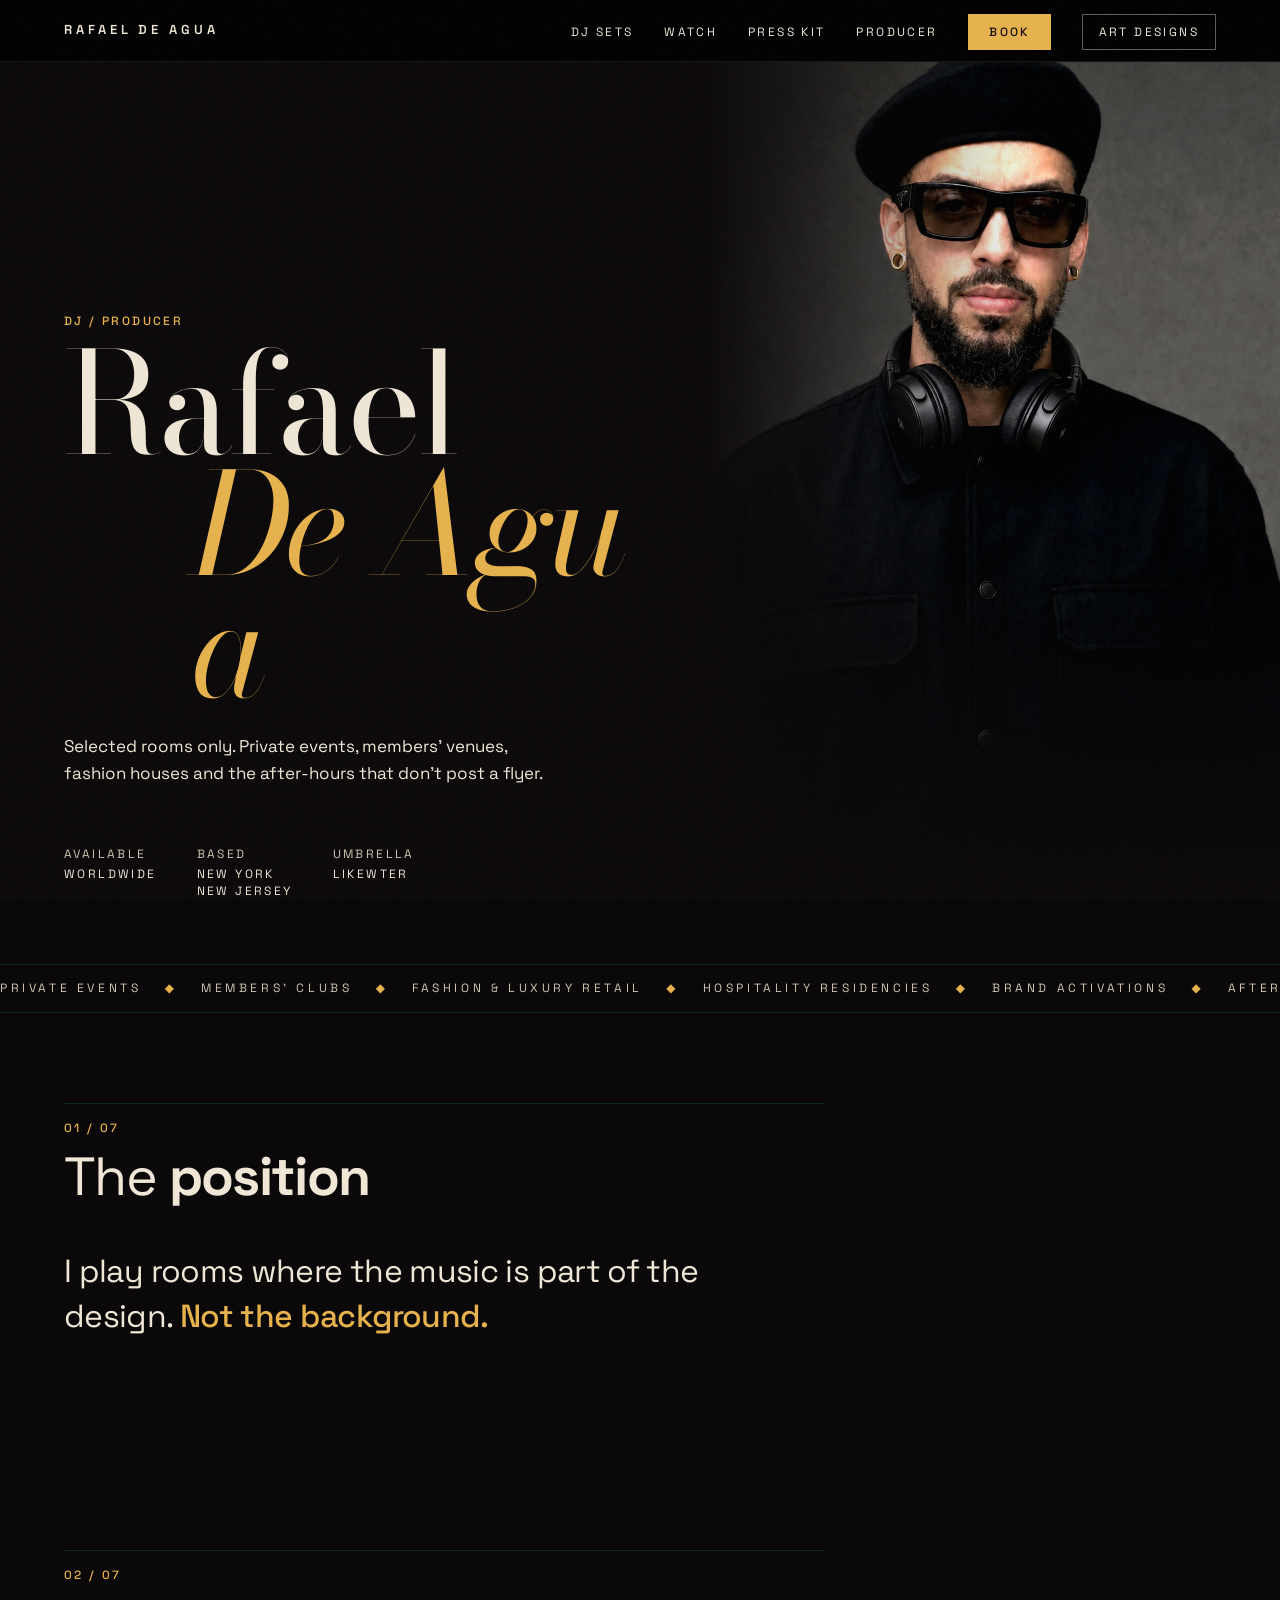
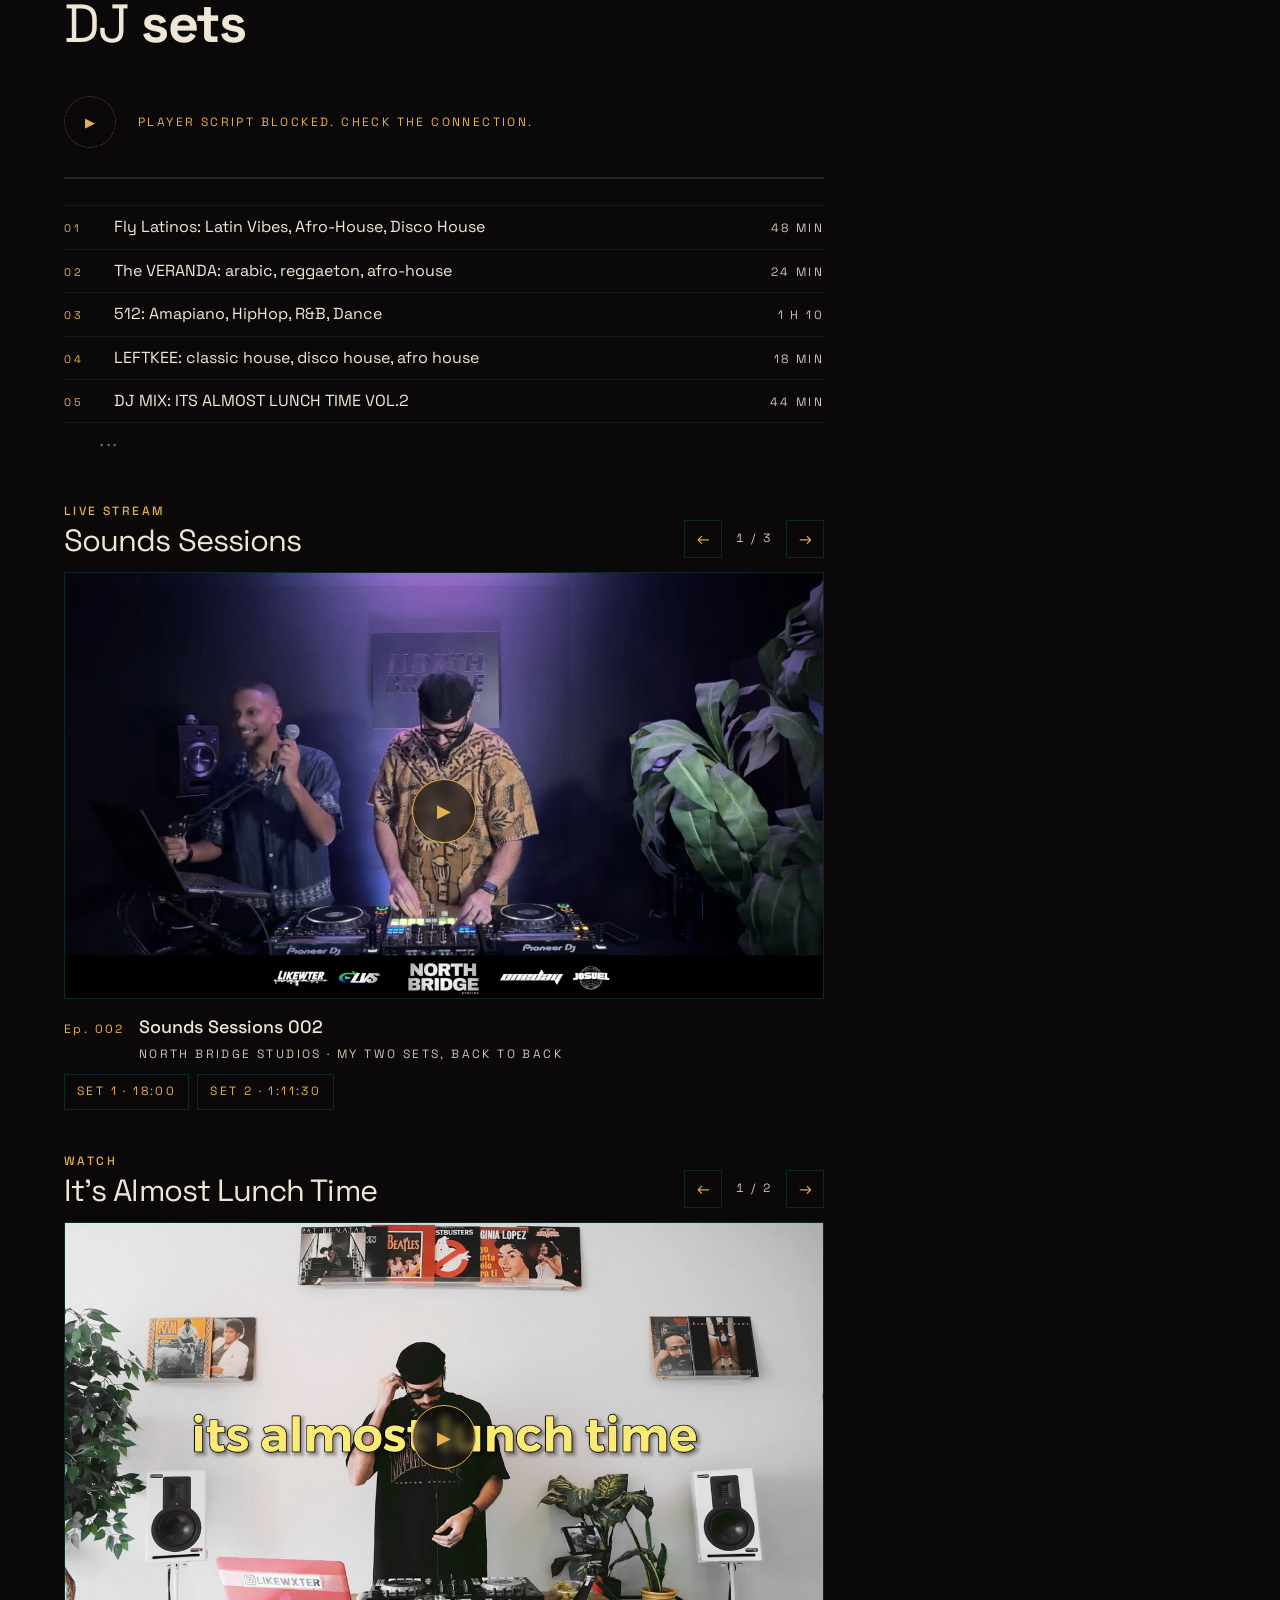
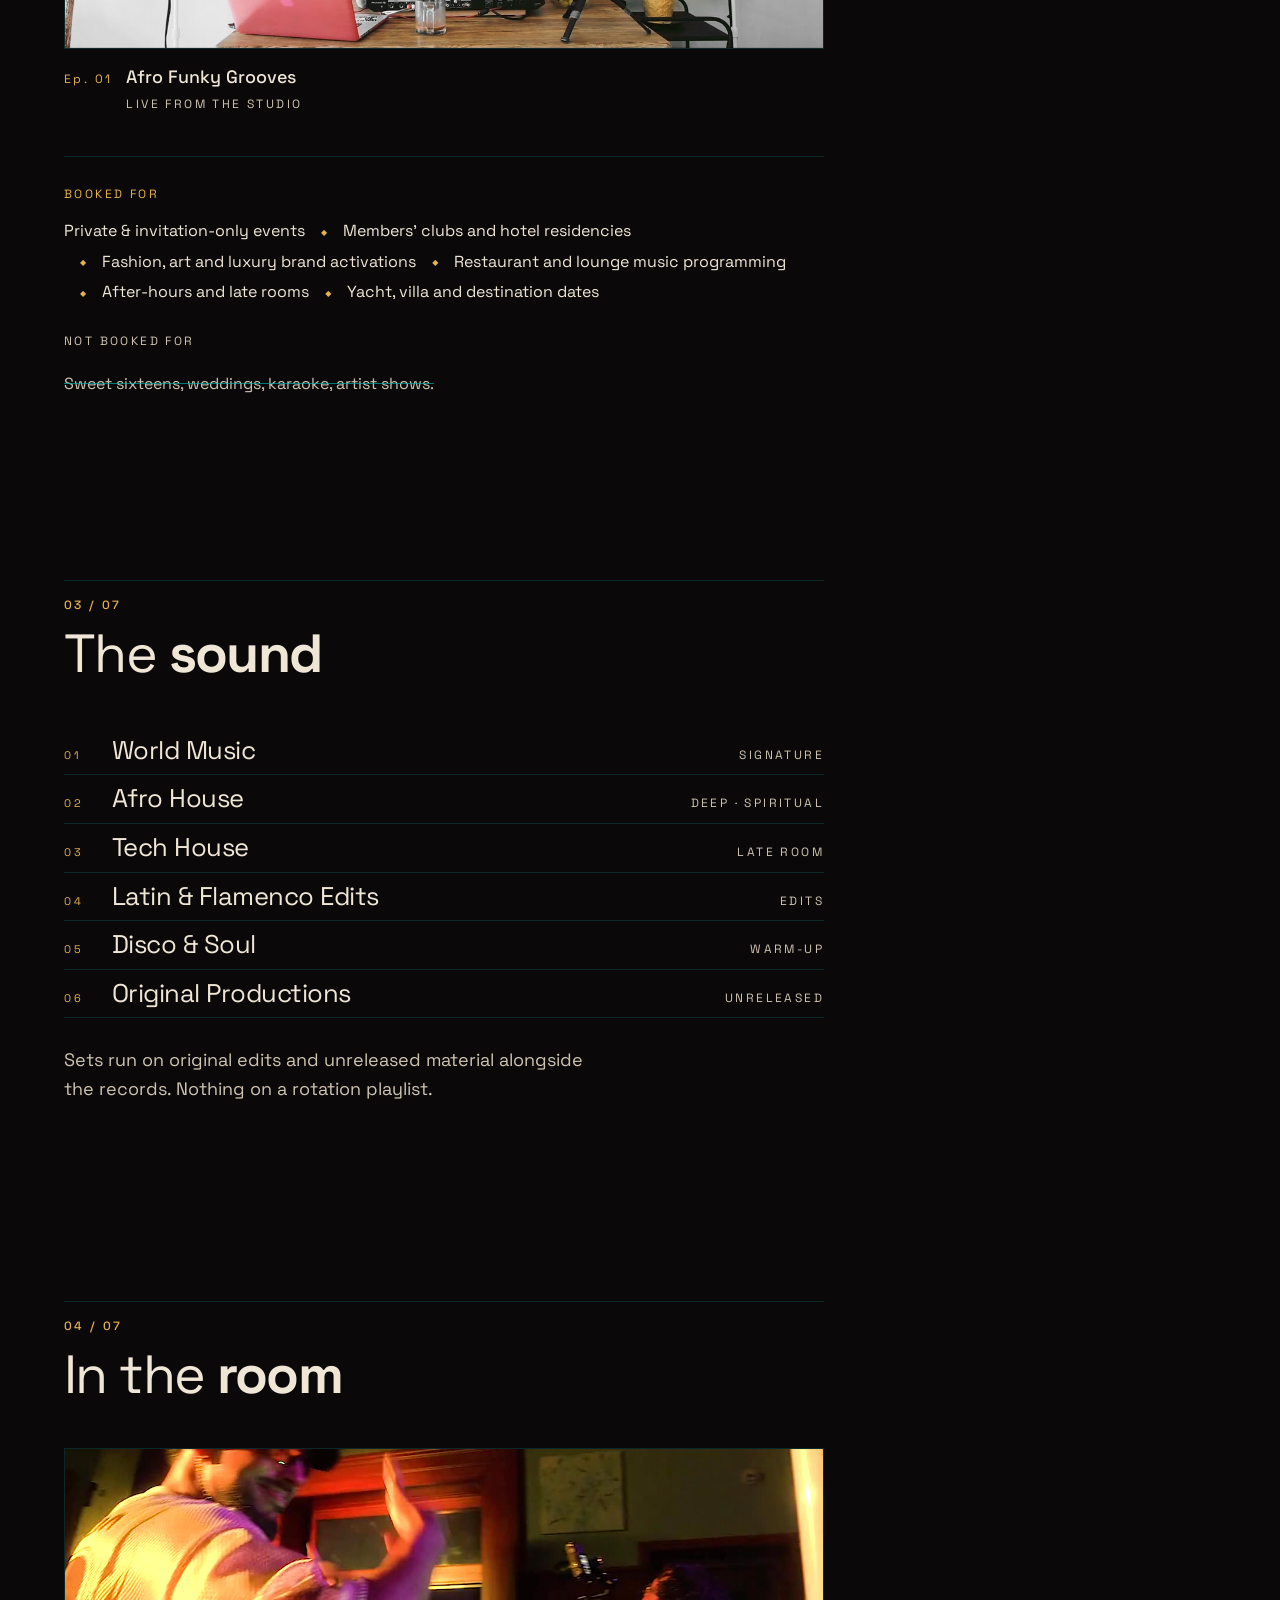
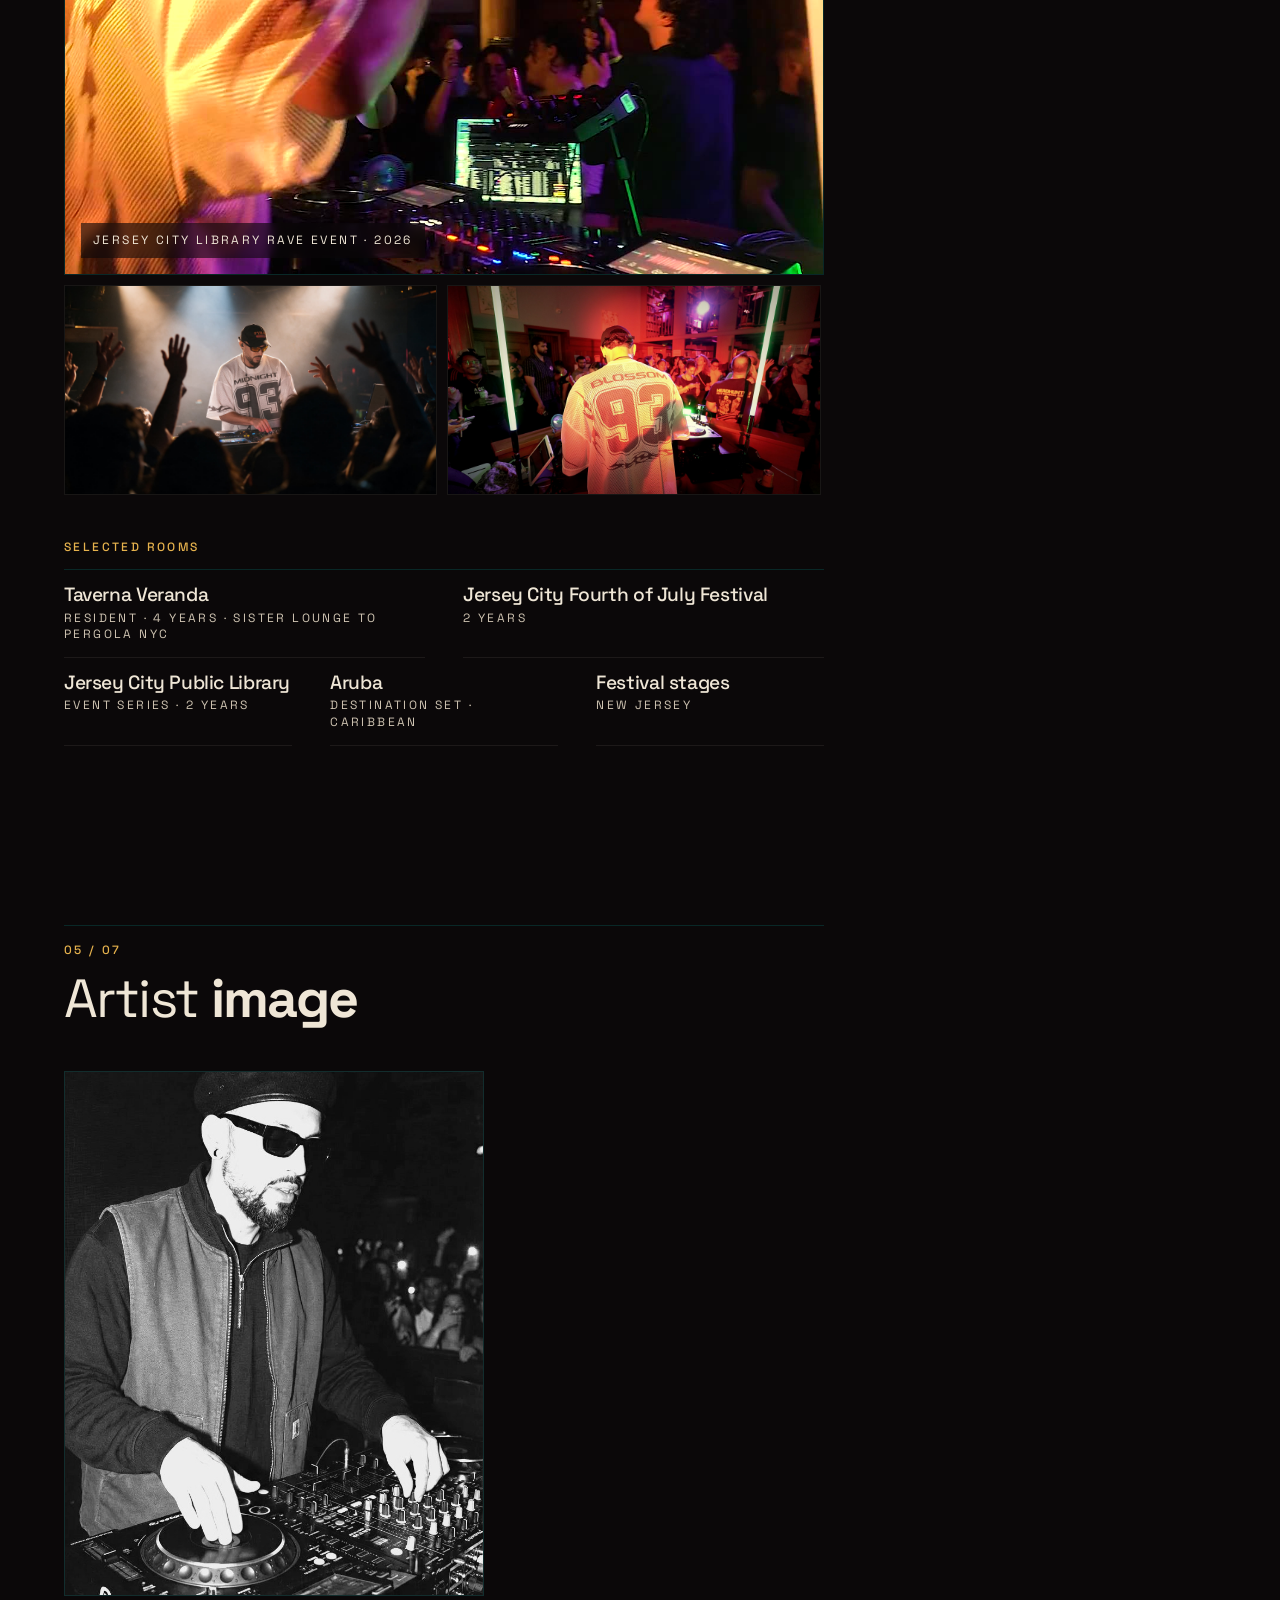
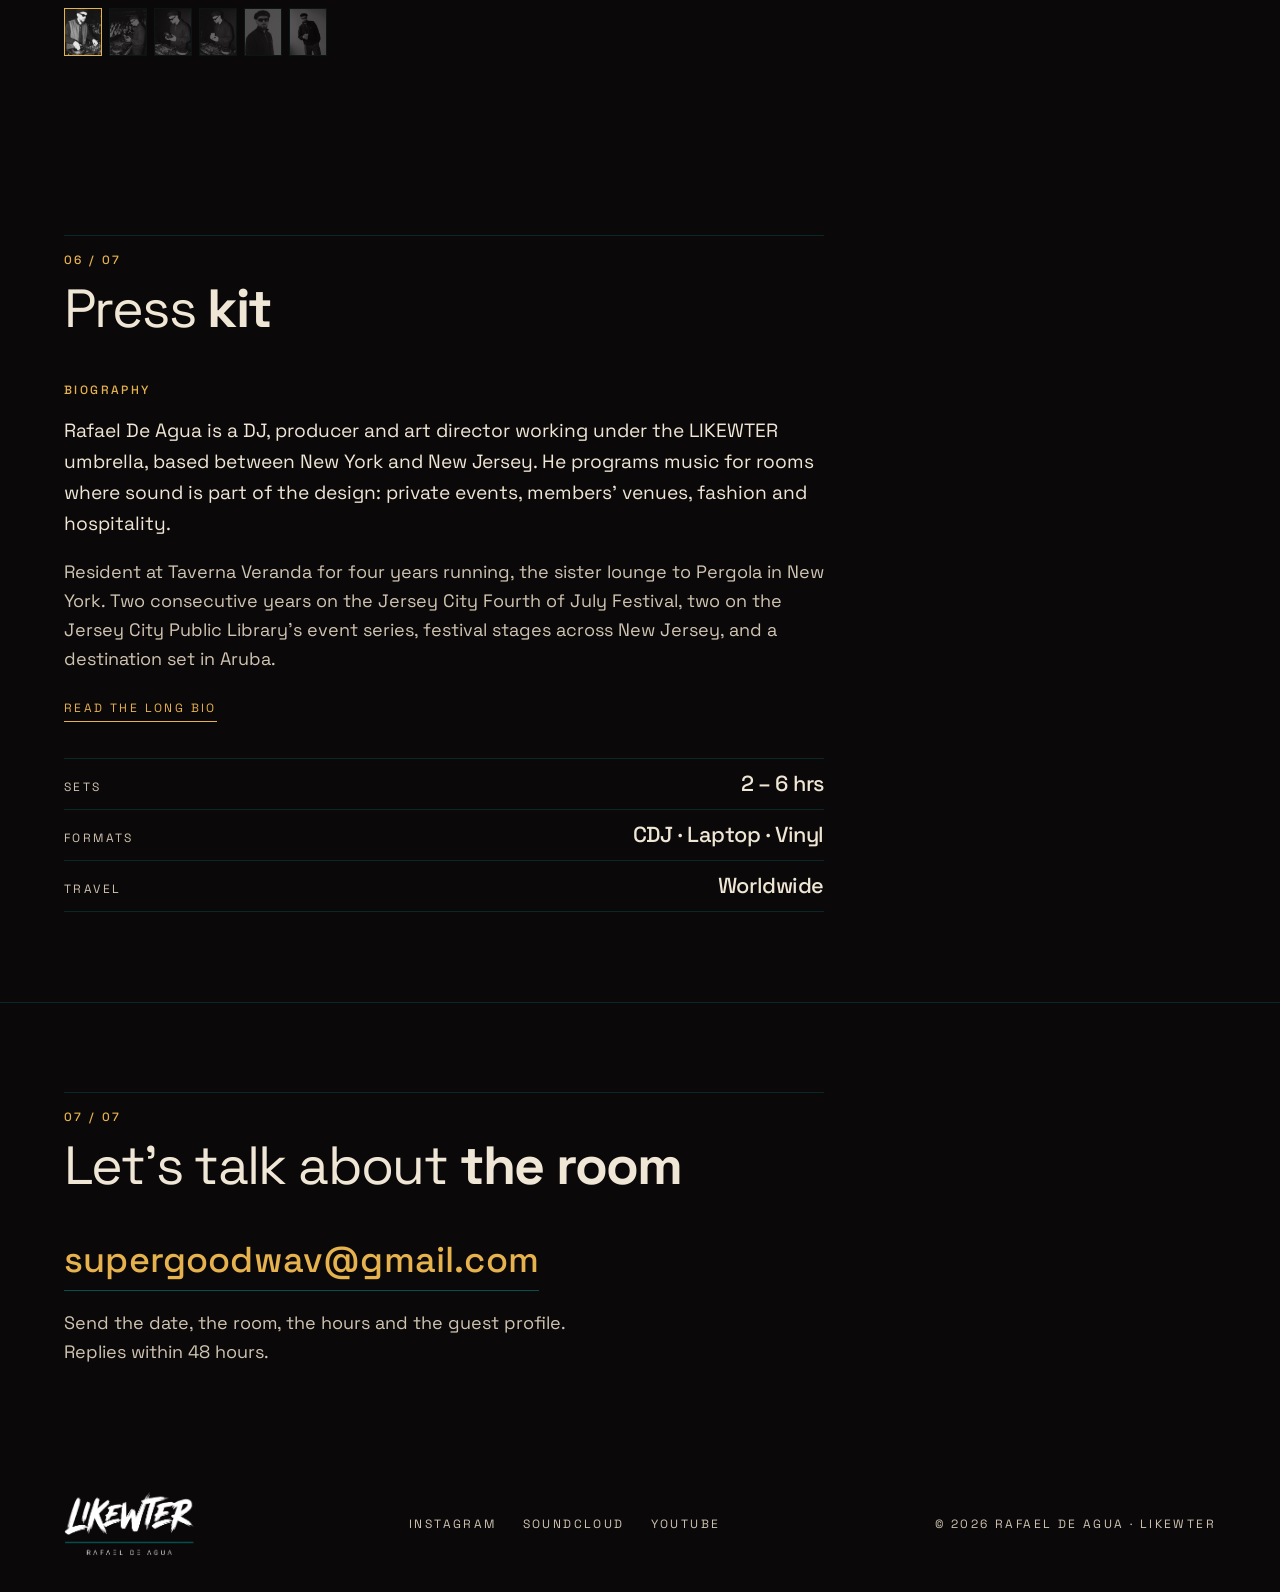
==== index.html @ 1492d401 "Type: drop Instrument Serif, set every title in Space Grotesk Section titles, genre list, venues, fa" ====
<!doctype html>
<html lang="en">
<head>
<meta charset="utf-8">
<meta name="viewport" content="width=device-width,initial-scale=1">
<title>Rafael De Agua — DJ · Producer · Electronic Press Kit</title>
<meta name="description" content="Rafael De Agua. DJ and producer for private events, members' venues, fashion and hospitality. Music programming and original production.">
<!-- absolute URLs: a relative og:image shows no preview when the link is pasted into mail or chat -->
<meta property="og:type" content="website">
<meta property="og:site_name" content="Rafael De Agua">
<meta property="og:url" content="https://rafaeldeagua.com/">
<meta property="og:title" content="Rafael De Agua — DJ · Producer">
<meta property="og:description" content="Selected rooms only. Private events, members' venues, fashion houses and the after-hours that don't post a flyer.">
<meta property="og:image" content="https://rafaeldeagua.com/assets/og-card.jpg">
<meta property="og:image:width" content="1200">
<meta property="og:image:height" content="630">
<meta name="twitter:card" content="summary_large_image">
<meta name="twitter:title" content="Rafael De Agua — DJ · Producer">
<meta name="twitter:description" content="Selected rooms only. Private events, members' venues, fashion houses and the after-hours that don't post a flyer.">
<meta name="twitter:image" content="https://rafaeldeagua.com/assets/og-card.jpg">
<link rel="preconnect" href="https://fonts.googleapis.com">
<link rel="preconnect" href="https://fonts.gstatic.com" crossorigin>
<link href="https://fonts.googleapis.com/css2?family=Bodoni+Moda:ital,opsz,wght@0,6..96,400;1,6..96,400&family=Space+Grotesk:wght@400;500;700&display=swap" rel="stylesheet">
<link rel="icon" href="data:image/svg+xml,%3Csvg xmlns=%27http://www.w3.org/2000/svg%27 viewBox=%270 0 64 64%27%3E%3Crect width=%2764%27 height=%2764%27 fill=%27%230b0809%27/%3E%3Ctext x=%2732%27 y=%2748%27 text-anchor=%27middle%27 font-family=%27Helvetica,Arial,sans-serif%27 font-weight=%27700%27 font-size=%2748%27 fill=%27%23e6b24d%27%3ER%3C/text%3E%3C/svg%3E">
<link rel="stylesheet" href="style.css">
</head>
<body>

<nav class="nav">
  <a class="mark" href="#top" aria-label="Rafael De Agua"><span class="mk-full">Rafael De Agua</span><span class="mk-short">RDA</span></a>
  <ul>
    <li class="keep"><a href="#mixes">DJ Sets</a></li>
    <li class="keep"><a href="#watch">Watch</a></li>
    <li><a href="#press">Press Kit</a></li>
    <li><a href="producer.html">Producer</a></li>
    <li class="keep"><a class="book" href="#contact">Book</a></li>
    <li class="keep"><a class="art" href="https://www.wavsd.com" target="_blank" rel="noopener">Art Designs</a></li>
  </ul>
</nav>

<header class="hero" id="top">
  <div class="hero-copy">
    <div class="eyebrow rv">DJ / Producer</div>
    <h1 class="hero-title display rv d1">Rafael<span class="l2"><em>De Agua</em></span></h1>
    <p class="hero-sub rv d2">Selected rooms only. Private events, members' venues, fashion houses and the after-hours that don't post a flyer.</p>
  </div>
  <div class="hero-photo"><img src="assets/portrait-headphones.jpg" alt="Rafael De Agua, portrait in black with headphones"></div>
  <div class="hero-meta rv d3">
    <div>Available <strong>Worldwide</strong></div>
    <div>Based <strong>New York<br>New Jersey</strong></div>
    <div>Umbrella <strong>LIKEWTER</strong></div>
  </div>
</header>

<div class="marquee" aria-hidden="true"><span>Private Events <i>◆</i> Members' Clubs <i>◆</i> Fashion &amp; Luxury Retail <i>◆</i> Hospitality Residencies <i>◆</i> Brand Activations <i>◆</i> After-Hours <i>◆</i> Private Events <i>◆</i> Members' Clubs <i>◆</i> Fashion &amp; Luxury Retail <i>◆</i> Hospitality Residencies <i>◆</i> Brand Activations <i>◆</i> After-Hours <i>◆</i></span></div>

<section class="sec" id="position">
  <div class="sec-head">
    <div class="num">01 / 07</div>
    <h2 class="rv">The <em>position</em></h2>
  </div>
  <div class="position">
    <div>
      <p class="quote rv">I play rooms where the music is part of the design. <b>Not the background.</b></p>
    </div>
  </div>
</section>

<section class="sec" id="sets">
  <div class="sec-head">
    <div class="num">02 / 07</div>
    <h2 class="rv">DJ <em>sets</em></h2>
  </div>
  <div class="mixes rv" id="mixes">
    <div class="mixplayer" id="mixplayer">
      <div class="mx-now">
        <button type="button" class="mx-big" aria-label="Play or pause"><i>▶</i></button>
        <div class="mx-info"><div class="mx-title"></div><div class="mx-sub">Straight from the booth</div></div>
        <div class="mx-time"></div>
      </div>
      <div class="seek mx-seek"><b></b></div>
      <ol class="mixlist" data-count="5" data-show="3">
        <li class="mx" data-i="0"><span class="mx-n">01</span><span class="mx-t">Fly Latinos: Latin Vibes, Afro-House, Disco House</span><span class="mx-d">48 min</span></li>
        <li class="mx" data-i="1"><span class="mx-n">02</span><span class="mx-t">The VERANDA: arabic, reggaeton, afro-house</span><span class="mx-d">24 min</span></li>
        <li class="mx" data-i="2"><span class="mx-n">03</span><span class="mx-t">512: Amapiano, HipHop, R&amp;B, Dance</span><span class="mx-d">1 h 10</span></li>
        <li class="mx" data-i="3"><span class="mx-n">04</span><span class="mx-t">LEFTKEE: classic house, disco house, afro house</span><span class="mx-d">18 min</span></li>
        <li class="mx" data-i="4"><span class="mx-n">05</span><span class="mx-t">DJ MIX: ITS ALMOST LUNCH TIME VOL.2</span><span class="mx-d">44 min</span></li>
      </ol>
      <button type="button" class="mx-more" hidden aria-label="Show more mixes">···</button>
      <iframe class="sc-hidden" title="SoundCloud stream" tabindex="-1" aria-hidden="true" allow="autoplay" src="https://w.soundcloud.com/player/?url=https%3A%2F%2Fapi.soundcloud.com%2Fplaylists%2F1967703216&auto_play=false&hide_related=true&show_comments=false&show_user=false&show_reposts=false&show_teaser=false&visual=false"></iframe>
    </div>
    <div class="watch" id="watch">
      <div class="watch-block">
        <div class="watch-head"><div><div class="eyebrow">Live Stream</div><h3 class="watch-title">Sounds Sessions</h3></div><div class="watch-nav"><button type="button" class="w-prev" aria-label="Previous">←</button><span class="w-count">1 / 3</span><button type="button" class="w-next" aria-label="Next">→</button></div></div>
        <div class="watch-grid" tabindex="0" aria-label="Sounds Sessions live streams, swipe for more">
          <figure class="yt yt-sets" data-id="lfNVgGdw2ko" data-sets="1080-,4290-">
            <img src="assets/yt-lfNVgGdw2ko.jpg" alt="Sounds Sessions 002, live from North Bridge Studios">
            <button type="button" class="yt-play" aria-label="Play"><i>▶</i></button>
            <figcaption><span class="yt-n">Ep. 002</span><span class="yt-t">Sounds Sessions 002</span><span class="yt-s">North Bridge Studios · my two sets, back to back</span>
              <span class="yt-cues"><button type="button" class="yt-cue" data-set="0">Set 1 · 18:00</button><button type="button" class="yt-cue" data-set="1">Set 2 · 1:11:30</button></span></figcaption>
          </figure>
          <figure class="yt yt-sets" data-id="YwHc6pTX254" data-sets="1544-,4390-">
            <img src="assets/yt-YwHc6pTX254.jpg" alt="Sounds Sessions 001, live from North Bridge Studios">
            <button type="button" class="yt-play" aria-label="Play"><i>▶</i></button>
            <figcaption><span class="yt-n">Ep. 001</span><span class="yt-t">Sounds Sessions 001</span><span class="yt-s">North Bridge Studios · my two sets, back to back</span>
              <span class="yt-cues"><button type="button" class="yt-cue" data-set="0">Set 1 · 25:44</button><button type="button" class="yt-cue" data-set="1">Set 2 · 1:13:10</button></span></figcaption>
          </figure>
          <figure class="yt yt-sets" data-id="DmmiZTsABMI" data-sets="1200-,5024-">
            <img src="assets/yt-DmmiZTsABMI.jpg" alt="Sound Sessions 004, live at North Bridge Studios">
            <button type="button" class="yt-play" aria-label="Play"><i>▶</i></button>
            <figcaption><span class="yt-n">Ep. 004</span><span class="yt-t">Sound Sessions 004</span><span class="yt-s">North Bridge Studios · my two sets, back to back</span>
              <span class="yt-cues"><button type="button" class="yt-cue" data-set="0">Set 1 · 20:00</button><button type="button" class="yt-cue" data-set="1">Set 2 · 1:23:44</button></span></figcaption>
          </figure>
        </div>
      </div>
      <div class="watch-block">
        <div class="watch-head"><div><div class="eyebrow">Watch</div><h3 class="watch-title">It's Almost Lunch Time</h3></div><div class="watch-nav"><button type="button" class="w-prev" aria-label="Previous">←</button><span class="w-count">1 / 2</span><button type="button" class="w-next" aria-label="Next">→</button></div></div>
        <div class="watch-grid" tabindex="0" aria-label="It's Almost Lunch Time episodes, swipe for more">
          <figure class="yt" data-id="8Ji6oE8kms4">
            <img src="assets/yt-8Ji6oE8kms4.jpg" alt="ITS ALMOST LUNCH TIME ep.1">
            <button type="button" class="yt-play" aria-label="Play"><i>▶</i></button>
            <figcaption><span class="yt-n">Ep. 01</span><span class="yt-t">Afro Funky Grooves</span><span class="yt-s">Live from the studio</span></figcaption>
          </figure>
          <figure class="yt" data-id="KTjxR8awplc">
            <img src="assets/yt-KTjxR8awplc.jpg" alt="ITS ALMOST LUNCH TIME ep.2">
            <button type="button" class="yt-play" aria-label="Play"><i>▶</i></button>
            <figcaption><span class="yt-n">Ep. 02</span><span class="yt-t">Afro Beats, Tech House Grooves</span><span class="yt-s">Live from the studio</span></figcaption>
          </figure>
        </div>
      </div>
    </div>
  </div>

    <div class="yesno rv d2">
      <div class="yes">
        <h4>Booked for</h4>
        <ul>
          <li>Private &amp; invitation-only events</li>
          <li>Members' clubs and hotel residencies</li>
          <li>Fashion, art and luxury brand activations</li>
          <li>Restaurant and lounge music programming</li>
          <li>After-hours and late rooms</li>
          <li>Yacht, villa and destination dates</li>
        </ul>
      </div>
      <div class="no">
        <h4>Not booked for</h4>
        <p class="no-line">Sweet sixteens, weddings, karaoke, artist shows.</p>
      </div>
    </div>
</section>

<section class="sec" id="sound">
  <div class="sec-head">
    <div class="num">03 / 07</div>
    <h2 class="rv">The <em>sound</em></h2>
  </div>
  <div class="sound">
    <div>
      <ol class="genres rv">
        <li>World Music <small>Signature</small></li>
        <li>Afro House <small>Deep · spiritual</small></li>
        <li>Tech House <small>Late room</small></li>
        <li>Latin &amp; Flamenco Edits <small>Edits</small></li>
        <li>Disco &amp; Soul <small>Warm-up</small></li>
        <li>Original Productions <small>Unreleased</small></li>
      </ol>
      <p class="muted rv d1" style="margin-top:28px;max-width:44ch">Sets run on original edits and unreleased material alongside the records. Nothing on a rotation playlist.</p>
    </div>
  </div>

</section>

<section class="sec" id="live">
  <div class="sec-head">
    <div class="num">04 / 07</div>
    <h2 class="rv">In the <em>room</em></h2>
  </div>
  <div class="live-feature">
    <div class="live-video rv">
      <video src="assets/live-loop.mp4" autoplay muted loop playsinline poster="assets/live-loop-poster.jpg"></video>
      <div class="tag">Jersey City Library Rave Event · 2026</div>
    </div>
    <div class="slideshow rv d1">
      <div class="gallery" tabindex="0" aria-label="Photos from the room, scroll sideways">
        <figure><img src="assets/gallery-02.jpg" alt="Rafael De Agua: Hands up on the floor"></figure>
        <figure><img src="assets/real/live-9263.jpg" alt="Rafael De Agua: The 93 jersey, red room"></figure>
        <figure><img src="assets/gallery-04.jpg" alt="Rafael De Agua: At the decks"></figure>
        <figure><img src="assets/real/live-9292.jpg" alt="Rafael De Agua: Pioneer, hands on"></figure>
        <figure><img src="assets/gallery-06.jpg" alt="Rafael De Agua: The room"></figure>
        <figure><img src="assets/real/live-9264.jpg" alt="Rafael De Agua: Crowd behind the booth"></figure>
        <figure><img src="assets/real/live-9294.jpg" alt="Rafael De Agua: Cueing"></figure>
        <figure><img src="assets/real/live-9265.jpg" alt="Rafael De Agua: Back to the room"></figure>
        <figure><img src="assets/real/live-9293.jpg" alt="Rafael De Agua: At the mixer"></figure>
        <figure><img src="assets/real/live-9295.jpg" alt="Rafael De Agua: Lights up"></figure>
        <figure><img src="assets/real/live-9297.jpg" alt="Rafael De Agua: Between tracks"></figure>
      </div>
    </div>
  </div>
  <div class="venues rv">
    <div class="eyebrow" style="margin-bottom:14px">Selected rooms</div>
    <div class="venue-row">
      <div class="venue"><div class="n">Taverna Veranda</div><div class="m">Resident · 4 years · sister lounge to Pergola NYC</div></div>
      <div class="venue"><div class="n">Jersey City Fourth of July Festival</div><div class="m">2 years</div></div>
      <div class="venue"><div class="n">Jersey City Public Library</div><div class="m">Event series · 2 years</div></div>
      <div class="venue"><div class="n">Aruba</div><div class="m">Destination set · Caribbean</div></div>
      <div class="venue"><div class="n">Festival stages</div><div class="m">New Jersey</div></div>
    </div>
  </div>
</section>

<section class="sec" id="artist">
  <div class="sec-head">
    <div class="num">05 / 07</div>
    <h2 class="rv">Artist <em>image</em></h2>
  </div>
  <div class="cine rv">
    <div class="cine-stage" id="cine-stage">
      <img class="on" src="assets/artist-01.jpg" alt="Rafael De Agua on the CDJs, crowd behind the booth">
      <img src="assets/artist-02.jpg" alt="Rafael De Agua in the booth, hands up on the floor">
      <img src="assets/artist-03.jpg" alt="Rafael De Agua cueing on Sony headphones">
      <img src="assets/artist-04.jpg" alt="Rafael De Agua at the mixer between records">
      <img src="assets/artist-05.jpg" alt="Rafael De Agua, studio portrait">
      <img src="assets/artist-06.jpg" alt="Rafael De Agua, full-length studio portrait">
    </div>
    <div class="cine-bar">
      <div class="cine-rail" id="cine-rail"></div>
    </div>
  </div>
</section>

<section class="sec" id="press">
  <div class="sec-head">
    <div class="num">06 / 07</div>
    <h2 class="rv">Press <em>kit</em></h2>
  </div>
  <div class="press">
    <div class="bio rv">
      <div class="eyebrow" style="margin-bottom:18px">Biography</div>
      <p class="short">Rafael De Agua is a DJ, producer and art director working under the LIKEWTER umbrella, based between New York and New Jersey. He programs music for rooms where sound is part of the design: private events, members' venues, fashion and hospitality.</p>
      <p>Resident at Taverna Veranda for four years running, the sister lounge to Pergola in New York. Two consecutive years on the Jersey City Fourth of July Festival, two on the Jersey City Public Library's event series, festival stages across New Jersey, and a destination set in Aruba.</p>
      <button class="bio-toggle" type="button">Read the long bio</button>
      <div class="long" hidden style="margin-top:20px">
        <p>Working across world music, Afro house, tech house and Latin and flamenco edits, De Agua builds sets as arcs rather than playlists. His original productions and edits run through every set, most of them unreleased and made for the room.</p>
        <p>As a producer he writes original music, remixes and edits, and designs sonic identities and music programs for venues and brands. As an art director he carries the same eye into the visual side of every project, so the sound and the look arrive together.</p>
      </div>
      <div class="facts">
        <div><div class="k">Sets</div><div class="v">2 – 6 hrs</div></div>
        <div><div class="k">Formats</div><div class="v">CDJ · Laptop · Vinyl</div></div>
        <div><div class="k">Travel</div><div class="v">Worldwide</div></div>
      </div>
    </div>
  </div>
</section>

<section class="sec contact" id="contact">
  <div class="sec-head">
    <div class="num">07 / 07</div>
    <h2 class="rv">Let's talk about <em>the room</em></h2>
  </div>
  <div class="contact-grid">
    <a class="big rv" href="mailto:supergoodwav@gmail.com?subject=Booking%20enquiry%20%E2%80%94%20Rafael%20De%20Agua">supergoodwav@gmail.com</a>
    <p class="muted rv d1">Send the date, the room, the hours and the guest profile. Replies within 48 hours.</p>
  </div>
</section>

<footer>
  <img class="lockup" src="assets/lockup-white.png" alt="LIKEWTER — Rafael De Agua">
  <nav class="f-social" aria-label="Social">
    <a href="https://instagram.com/likewter" target="_blank" rel="noopener">Instagram</a>
    <a href="https://soundcloud.com/likewter" target="_blank" rel="noopener">SoundCloud</a>
    <a href="https://www.youtube.com/channel/UCgqDcAzOLqB_O-vrDbRiSwQ" target="_blank" rel="noopener">YouTube</a>
  </nav>
  <span>© 2026 Rafael De Agua · LIKEWTER</span>
</footer>

<div class="lb"><img alt=""></div>
<script src="https://w.soundcloud.com/player/api.js"></script>
<script src="https://www.youtube.com/iframe_api" async></script>
<script src="site.js"></script>
</body>
</html>
---- style.css ----
/* RAFAEL DE AGUA — EPK
   Palette: Flooded City (LIKEWTER brand system) */
:root{
  --bg:#0b0809;
  --ink:#170e10;
  --ink-2:#1f1517;
  --grey:#464041;
  /* gold is the accent. The LIKEWTER rule teal is used sparingly — hairlines and active states only. */
  --accent:#e6b24d;
  --gold:var(--accent);
  --gold-og:var(--accent);
  --gold-2:#c9a780;
  --teal:#00a8a2;          /* lockup teal, lifted so it reads on black (#008480 exact) */
  --teal-deep:#008480;
  --line:rgba(0,168,162,.2);
  --magenta:#8c5b97;
  --paper:#efe6d6;
  --paper-2:#cfc4b2;
  /* one sans for everything read AND every title. Emphasis is weight, never a second colour. */
  --display:"Space Grotesk","Inter",system-ui,sans-serif;
  --name:"Bodoni Moda",Didot,"Times New Roman",serif;  /* the hero name only — he likes it there */
  --body:"Space Grotesk","Inter",system-ui,sans-serif;
  --gutter:clamp(20px,5vw,72px);
  --stack:clamp(26px,3.4vw,48px);  /* the ONE vertical gap between blocks in a section */
}
*{box-sizing:border-box}
button,input,select,textarea{font-family:inherit}   /* buttons default to the UA font, which put Arial on the page */
html{scroll-behavior:smooth;background:var(--bg)}
body{margin:0;background:var(--bg);color:var(--paper);font-family:var(--body);font-weight:400;font-size:18px;line-height:1.6;-webkit-font-smoothing:antialiased;overflow-x:hidden}
img,video{max-width:100%;display:block}
a{color:inherit;text-decoration:none}
::selection{background:var(--gold);color:var(--ink)}

/* grain */
body::before{content:"";position:fixed;inset:0;pointer-events:none;z-index:50;opacity:.035;
  background-image:url("data:image/svg+xml,%3Csvg xmlns='http://www.w3.org/2000/svg' width='300' height='300'%3E%3Cfilter id='n'%3E%3CfeTurbulence type='fractalNoise' baseFrequency='.9' numOctaves='2' stitchTiles='stitch'/%3E%3C/filter%3E%3Crect width='100%25' height='100%25' filter='url(%23n)'/%3E%3C/svg%3E");
  animation:none}
@keyframes grain{0%{transform:translate(0,0)}25%{transform:translate(-3%,2%)}50%{transform:translate(2%,-4%)}75%{transform:translate(-1%,4%)}100%{transform:translate(0,0)}}

/* type helpers */
.eyebrow{font-size:12px;line-height:1.4;letter-spacing:.2em;text-transform:uppercase;color:var(--gold);font-weight:500}
.eyebrow.dim{color:var(--paper-2)}
.display{font-family:var(--display);font-weight:400;line-height:.95;letter-spacing:-.03em}
.display em{font-style:italic;font-weight:400;color:var(--gold)}   /* hero name only — Bodoni has a real italic */
h1,h2,h3{margin:0;font-family:var(--display);font-weight:400;letter-spacing:-.03em}
h2{font-size:clamp(30px,4.2vw,56px);line-height:1.1}
/* one colour, one family: the emphasis in a section title is weight */
.sec-head h2 em{font-style:normal;font-weight:700;color:inherit}
h3{font-size:clamp(24px,2.6vw,34px);line-height:1.1}
p{margin:0 0 1em}
.muted{color:var(--paper-2)}
.rule{height:1px;background:var(--line)}
.num{font-family:var(--body);font-weight:500;color:var(--gold);font-size:12px;line-height:1.4;letter-spacing:.2em}

/* nav */
.nav{position:fixed;top:0;left:0;right:0;z-index:40;display:flex;align-items:center;justify-content:space-between;padding:16px var(--gutter);background:#000;border-bottom:1px solid rgba(239,230,214,.09)}
/* typographic wordmark instead of the brush logo — tight, uppercase, no script */
.nav .mark{font-family:var(--body);font-weight:600;font-size:13px;letter-spacing:.3em;text-transform:uppercase;color:var(--paper);white-space:nowrap}
.nav .mark:hover{color:var(--gold)}
.mk-full{display:none}
@media (min-width:1180px){.mk-full{display:inline}.mk-short{display:none}}
.nav ul{list-style:none;margin:0;padding:0;display:flex;gap:clamp(14px,2.4vw,34px)}
.nav li a{font-size:12px;letter-spacing:.2em;text-transform:uppercase;color:var(--paper);position:relative;padding:6px 0}
.nav li a::after{content:"";position:absolute;left:0;right:100%;bottom:0;height:1px;background:var(--paper);transition:right .35s cubic-bezier(.7,0,.2,1)}
.nav li a:hover::after,.nav li a.active::after{right:0}
/* Book is the primary action: filled gold. Art Designs sits beside it as the outlined sibling. */
.nav .book{background:var(--gold);border:1px solid var(--gold);color:var(--ink);padding:9px 20px;font-weight:500;transition:background .25s,color .25s,box-shadow .25s}
.nav .book:hover{background:transparent;color:var(--gold);box-shadow:0 0 0 1px var(--gold)}
.nav .book::after{display:none}
.nav .art{border:1px solid rgba(239,230,214,.4);padding:9px 16px;transition:border-color .25s,color .25s}
.nav .art:hover{border-color:var(--gold);color:var(--gold)}
.nav .art::after{display:none}
@media (max-width:760px){.nav ul li:not(.keep){display:none}.nav ul{gap:clamp(7px,2vw,12px)}.nav li a{letter-spacing:clamp(.04em,.5vw,.12em);font-size:clamp(9px,2.5vw,11px);white-space:nowrap}
  .nav .book{padding:6px 10px}.nav .art{padding:6px 8px;border-color:rgba(239,230,214,.35)}
  .nav .mark{font-size:clamp(9px,2.5vw,11px);letter-spacing:.16em}.nav{padding:14px 14px}}
@media (max-width:380px){.nav ul{gap:6px}.nav li a{font-size:9px;letter-spacing:.03em}.nav .art{padding:6px 7px}.nav .book{padding:6px 9px}}
#mixes,#watch,.sec,.contact{scroll-margin-top:64px}

/* hero */
.hero{position:relative;min-height:100svh;display:grid;grid-template-columns:1.1fr .9fr;align-items:end;padding:0 0 var(--gutter);overflow:clip}
.hero-copy{padding:140px var(--gutter) 96px;position:relative;z-index:2}
.hero-title{font-family:var(--name);font-size:clamp(64px,11vw,190px);line-height:.86;margin:14px 0 26px;cursor:default;-webkit-user-select:none;user-select:none}
/* each letter moves on its own — the name is water */
.hero-title .ch{display:inline-block;will-change:transform}
.nav .book{transition:background .25s,color .25s,box-shadow .25s,transform .25s cubic-bezier(.2,.8,.2,1)}
.hero-title .l2{display:block;padding-left:.9em}
.hero-sub{max-width:44ch;font-size:clamp(17px,1.3vw,19px);color:var(--paper)}
.hero-photo{position:relative;height:100svh;min-height:640px}
.hero-photo img{position:absolute;inset:0;width:100%;height:100%;object-fit:cover;object-position:50% 12%;filter:grayscale(.1) contrast(1.05)}
.hero-photo::after{content:"";position:absolute;inset:0;background:linear-gradient(90deg,var(--bg) 0%,rgba(11,8,9,.35) 28%,transparent 60%),linear-gradient(0deg,var(--bg) 0%,transparent 40%)}
/* the three facts stay on ONE row at every width; stacking New York / New Jersey is what makes it fit */
.hero-meta{position:absolute;left:var(--gutter);bottom:var(--gutter);display:flex;gap:40px;z-index:3;flex-wrap:nowrap}
.hero-meta div{line-height:1.4;font-size:12px;letter-spacing:.2em;text-transform:uppercase;color:var(--paper-2);min-width:0;white-space:nowrap}
.hero-meta strong{display:block;color:var(--paper);font-weight:400;margin-top:4px;line-height:1.4}
@media (max-width:900px){
  .hero{grid-template-columns:1fr;align-items:start}
  .hero-photo{position:absolute;inset:0;height:100%;z-index:0}
  .hero-photo::after{background:linear-gradient(0deg,var(--bg) 0%,rgba(11,8,9,.6) 55%,rgba(11,8,9,.2) 100%)}
  .hero{overflow:visible;min-height:100svh;height:auto}
  .hero-copy{padding-top:52svh;z-index:2}
  .hero-meta{position:static;padding:24px var(--gutter) 0;gap:clamp(12px,4vw,22px);flex-wrap:nowrap}
  .hero-meta div{line-height:1.4;font-size:clamp(10px,2.8vw,12px);letter-spacing:.2em}
}

/* marquee */
.marquee{border-top:1px solid var(--line);border-bottom:1px solid var(--line);overflow:hidden;white-space:nowrap;padding:14px 0;font-size:12px;letter-spacing:.3em;text-transform:uppercase;color:var(--paper-2)}
.marquee span{display:inline-block;padding-right:3em;animation:mq 40s linear infinite}
.marquee i{font-style:normal;color:var(--gold);padding:0 1.4em}
@keyframes mq{to{transform:translateX(-50%)}}

/* sections */
.sec{padding:clamp(52px,7vw,104px) var(--gutter);position:relative}
.sec>*+*{margin-top:var(--stack)}
/* number stacked above the title, a hairline opening each section, aligned to the 760 column */
.sec-head{max-width:760px;border-top:1px solid var(--line);padding-top:16px}
.sec-head .num{display:block;font-size:12px;line-height:1.4;letter-spacing:.2em;margin-bottom:10px}

/* position */
.position{max-width:760px}
.yesno{display:grid;grid-template-columns:1fr;gap:28px;max-width:760px;border-top:1px solid var(--line);padding-top:28px}
.yesno h4{margin:0 0 16px;font-size:12px;letter-spacing:.2em;text-transform:uppercase;font-weight:400}
.yesno .yes h4{color:var(--gold)}
.yesno .no h4{color:var(--paper-2)}
.yesno ul{list-style:none;margin:0;padding:0}
.yesno .yes ul{display:flex;flex-wrap:wrap;gap:8px 0;align-items:baseline}
.yesno li{font-family:var(--body);font-size:clamp(16px,1.1vw,18px);line-height:1.4;padding:0;color:var(--paper)}
.yesno li+li::before{content:"\25C6";font-family:var(--body);font-size:8px;color:var(--gold);margin:0 16px;vertical-align:middle}
.yesno .no-line{margin:0;padding:6px 0;font-family:var(--body);font-size:clamp(16px,1.1vw,18px);line-height:1.4;color:var(--paper-2);text-decoration:line-through;text-decoration-color:rgba(0,168,162,.7);text-decoration-thickness:1px}
.quote{font-family:var(--display);font-size:clamp(21px,2.5vw,32px);line-height:1.4;letter-spacing:-.02em;max-width:34ch;color:var(--paper)}
.quote b{font-weight:500;color:var(--gold)}
@media (max-width:900px){.yesno li{font-size:16px}}

/* sound */
.sound{display:grid;grid-template-columns:1fr;gap:0;max-width:760px}
.genres{list-style:none;margin:0;padding:0;counter-reset:g}
.genres li{display:grid;grid-template-columns:36px 1fr auto;align-items:baseline;gap:12px;padding:11px 0;border-bottom:1px solid var(--line);font-family:var(--display);font-size:clamp(20px,2vw,28px);line-height:1;letter-spacing:-.02em;transition:padding-left .4s}
.genres li:hover{padding-left:10px}
.genres li::before{counter-increment:g;content:counter(g,decimal-leading-zero);font-family:var(--body);font-size:11px;letter-spacing:.3em;color:var(--gold)}
.genres li small{font-family:var(--body);font-size:12px;letter-spacing:.2em;text-transform:uppercase;color:var(--paper-2)}
.player{border:1px solid var(--line);background:linear-gradient(180deg,rgba(23,14,16,.9),rgba(11,8,9,.9));padding:20px 22px}
.player-top{display:flex;justify-content:space-between;align-items:center;margin-bottom:18px}
.tracks{list-style:none;margin:0;padding:0}
.track{display:grid;grid-template-columns:44px 1fr auto;gap:16px;align-items:center;padding:14px 0;border-top:1px solid rgba(239,230,214,.08);cursor:pointer;transition:background .3s}
.track:hover{background:rgba(0,168,162,.04)}
.track.playing .t-name{color:var(--gold)}
.track .btn{width:44px;height:44px;border-radius:50%;border:1px solid var(--gold);display:grid;place-items:center;color:var(--gold);font-size:12px;transition:background .3s,color .3s}
.track.playing .btn,.track:hover .btn{background:var(--gold);color:var(--ink)}
.t-name{font-family:var(--body);font-weight:500;font-size:17px;line-height:1.4}
.t-meta{font-size:12px;letter-spacing:.2em;text-transform:uppercase;color:var(--paper-2);margin-top:4px}
.t-time{font-size:12px;letter-spacing:.1em;color:var(--paper-2);font-variant-numeric:tabular-nums}
.bars{height:44px;display:flex;align-items:flex-end;gap:2px;margin:4px 0 14px}
.bars i{flex:1;background:var(--grey);height:8%;transition:height .08s linear,background .3s}
.player.on .bars i{background:var(--gold)}
.seek{height:2px;background:rgba(239,230,214,.12);position:relative;cursor:pointer;margin-bottom:8px}
.seek b{position:absolute;left:0;top:0;bottom:0;width:0;background:var(--gold)}

/* mixes (minimal) */
.mixes{max-width:760px}
.mixplayer{position:relative}
.mx-now{display:grid;grid-template-columns:56px minmax(0,1fr) auto;gap:18px;align-items:center;margin-bottom:14px}
.mx-info{min-width:0}
/* No disc, no fill: a hairline ring that quietly becomes the progress indicator while it plays. */
.mx-big{--p:0;width:52px;height:52px;border-radius:50%;border:0;background:none;color:var(--gold);font-size:13px;
  cursor:pointer;display:grid;place-items:center;position:relative;transition:transform .25s cubic-bezier(.2,.8,.2,1)}
.mx-big::before{content:"";position:absolute;inset:0;border-radius:50%;pointer-events:none;
  background:conic-gradient(var(--gold) calc(var(--p) * 360deg),rgba(230,178,77,.22) 0);
  -webkit-mask:radial-gradient(farthest-side,transparent calc(100% - 1px),#000 calc(100% - 1px));
          mask:radial-gradient(farthest-side,transparent calc(100% - 1px),#000 calc(100% - 1px));
  transition:opacity .3s}
.mx-big:hover{transform:scale(1.05)}
.mx-big:active{transform:scale(.95)}
.mx-big i{font-style:normal;position:relative;z-index:2;line-height:1;transition:transform .25s cubic-bezier(.2,.8,.2,1)}
.mx-big:hover i{transform:scale(1.15)}
/* empty until something is playing — no "Press play" instruction */
.mx-title{font-family:var(--body);font-weight:500;font-size:clamp(17px,1.4vw,20px);line-height:1.4;white-space:nowrap;overflow:hidden;text-overflow:ellipsis}
.mx-title:empty{display:none}
.mx-sub{line-height:1.4;font-size:12px;letter-spacing:.2em;text-transform:uppercase;color:var(--paper-2)}
.mx-title:not(:empty)+.mx-sub{line-height:1.4;margin-top:4px}
.mx-time{font-size:12px;letter-spacing:.1em;color:var(--paper-2);font-variant-numeric:tabular-nums;white-space:nowrap}
/* scrub bar: 2px line, but a 32px tall hit area so a long mix is easy to skip through */
/* border-box is global: height must be 2px of track + 30px of padding, or the content box is 0 and nothing paints */
.mx-seek{margin-bottom:11px;height:32px;padding:15px 0;background-clip:content-box;touch-action:none;outline:none}
.mx-seek b{top:15px;bottom:15px;transition:background .2s}
.mx-seek:hover,.mx-seek.drag,.mx-seek:focus-visible{background-color:rgba(239,230,214,.28)}
.mx-seek b::after{content:"";position:absolute;right:-7px;top:50%;width:14px;height:14px;margin-top:-7px;border-radius:50%;background:var(--gold);transform:scale(0);transition:transform .18s}
.mx-seek:hover b::after,.mx-seek.drag b::after,.mx-seek:focus-visible b::after{transform:scale(1)}
.mixlist{list-style:none;margin:0;padding:0}
.mixlist li{display:grid;grid-template-columns:36px 1fr auto;gap:14px;align-items:baseline;padding:10px 0;border-top:1px solid rgba(239,230,214,.08);cursor:pointer;transition:padding-left .3s,color .3s}
.mixlist li:last-child{border-bottom:1px solid rgba(239,230,214,.08)}
.mixlist li:hover{padding-left:6px;color:var(--gold)}
.mixlist li.playing{color:var(--gold)}
.mixlist li.more{display:none}
.mixlist.open li.more{display:grid}
.mx-more{display:block;margin:6px 0 0 36px;font:inherit;font-size:18px;line-height:1;letter-spacing:.2em;color:var(--paper-2);opacity:.55;background:none;border:0;padding:6px 0;cursor:pointer;transition:opacity .3s,color .3s}
.mx-more:hover{opacity:1;color:var(--gold)}
.mixlist li.playing .mx-n::before{content:"▶";font-size:9px;margin-right:6px}
.mixlist li.loading{opacity:.6}
.mx-n{line-height:1.4;font-size:11px;letter-spacing:.3em;color:var(--gold)}
.mx-t{font-family:var(--body);font-size:clamp(16px,1.15vw,18px);line-height:1.4}
.mx-d{line-height:1.4;font-size:12px;letter-spacing:.2em;text-transform:uppercase;color:var(--paper-2);white-space:nowrap}
.sc-hidden{position:absolute;width:1px;height:1px;opacity:0;pointer-events:none;bottom:0;left:0;border:0}
.mixplayer.unavailable .mx-sub{line-height:1.4;color:var(--gold)}
@media (max-width:600px){.mx-d{line-height:1.4;display:none}.mx-now{grid-template-columns:52px minmax(0,1fr)}.mx-time{grid-column:2;margin-top:-6px}}

/* watch (YouTube, click to play, swipe between) */
.watch{margin-top:var(--stack)}
.watch-block+.watch-block{margin-top:var(--stack)}
.watch-head{display:flex;justify-content:space-between;align-items:end;gap:16px;margin:0 0 14px}
.watch-title{font-size:clamp(22px,2.4vw,32px);margin-top:4px}
.watch-nav{display:flex;align-items:center;gap:14px}
.watch-nav button{font:inherit;font-size:16px;color:var(--gold);background:none;border:1px solid var(--line);width:38px;height:38px;cursor:pointer;transition:background .3s,color .3s}
.watch-nav button:hover{background:var(--gold);color:var(--ink)}
.w-count{font-size:12px;letter-spacing:.2em;color:var(--paper-2);font-variant-numeric:tabular-nums}
.watch-grid{display:flex;gap:0;overflow-x:auto;scroll-snap-type:x mandatory;-webkit-overflow-scrolling:touch;scrollbar-width:none;touch-action:pan-x pan-y;outline:0}
.watch-grid::-webkit-scrollbar{display:none}
.yt{margin:0;position:relative;cursor:pointer}
.watch-grid .yt{flex:0 0 100%;scroll-snap-align:start;scroll-snap-stop:always}
.yt img{display:block;width:100%;aspect-ratio:16/9;object-fit:cover;border:1px solid var(--line);filter:saturate(.85);transition:filter .4s;user-select:none;-webkit-user-drag:none}
.yt:hover img{filter:saturate(1.05)}
.yt iframe,.yt .yt-host{display:block;width:100%;aspect-ratio:16/9;border:1px solid var(--line)}
.yt .yt-host iframe{width:100%;height:100%;border:0}
/* the poster sits OVER the player and only lifts while it is genuinely playing, so the
   YouTube title card at startup and the end-screen grid on pause are never visible */
.yt.on img{position:absolute;top:0;left:0;width:100%;aspect-ratio:16/9;height:auto;z-index:3;pointer-events:none;transition:opacity .45s}
.yt.on.playing img{opacity:0}
.yt-shield{position:absolute;top:0;left:0;width:100%;aspect-ratio:16/9;z-index:4;cursor:pointer;background:transparent}
/* our scrubber, replacing YouTube's. height MUST include the padding — border-box is global */
.yt-bar{display:flex;align-items:center;gap:clamp(12px,1.6vw,20px);padding-top:6px}
.yt-seek{flex:1;min-width:0;height:32px;padding:15px 0;background:rgba(239,230,214,.14);background-clip:content-box;position:relative;cursor:pointer;touch-action:none;outline:none}
.yt-seek:hover,.yt-seek.drag,.yt-seek:focus-visible{background-color:rgba(239,230,214,.3)}
.yt-seek b{position:absolute;left:0;top:15px;bottom:15px;width:0;background:var(--gold)}
.yt-seek b::after{content:"";position:absolute;right:-7px;top:50%;width:14px;height:14px;margin-top:-7px;border-radius:50%;background:var(--gold);transform:scale(0);transition:transform .18s}
.yt-seek:hover b::after,.yt-seek.drag b::after,.yt-seek:focus-visible b::after{transform:scale(1)}
.yt-time{font-size:12px;letter-spacing:.1em;color:var(--paper-2);font-variant-numeric:tabular-nums;white-space:nowrap}
.yt-play{position:absolute;left:50%;top:calc(50% - 30px);transform:translate(-50%,-50%);width:64px;height:64px;border-radius:50%;border:1px solid var(--gold);background:rgba(11,8,9,.55);color:var(--gold);font-size:18px;cursor:pointer;display:grid;place-items:center;backdrop-filter:blur(4px);transition:background .3s,color .3s}
.yt.on .yt-play{z-index:5;pointer-events:none;transition:opacity .35s}
.yt.on.playing .yt-play{opacity:0}
.yt-play i{font-style:normal}
.yt:hover .yt-play{background:var(--gold);color:var(--ink)}
.yt figcaption{display:grid;grid-template-columns:auto 1fr;gap:4px 14px;align-items:baseline;padding:14px 0 0}
.yt-n{line-height:1.4;font-size:12px;letter-spacing:.2em;color:var(--gold)}
.yt-t{font-family:var(--body);font-weight:500;font-size:clamp(17px,1.4vw,20px)}
.yt-s{line-height:1.4;grid-column:2;font-size:12px;letter-spacing:.2em;text-transform:uppercase;color:var(--paper-2)}
.yt-cues{grid-column:1/3;display:flex;gap:8px;margin-top:8px;flex-wrap:wrap}
.yt-cue{font:inherit;text-align:left;font-size:12px;letter-spacing:.2em;text-transform:uppercase;color:var(--gold);background:none;border:1px solid var(--line);padding:7px 12px;cursor:pointer;transition:background .3s,color .3s}
.yt-cue:hover,.yt-cue.on{background:var(--gold);color:var(--ink);border-color:var(--gold)}

/* live */
/* video on top, photos as a short scroll strip underneath — same 760px column as the mixes and venues */
.live-feature{max-width:760px}
.live-video{position:relative;aspect-ratio:16/9;overflow:hidden;border:1px solid var(--line)}
.live-video video{width:100%;height:100%;object-fit:cover;filter:contrast(1.05) saturate(1.1)}
.live-video .tag{position:absolute;left:16px;right:16px;bottom:16px;width:fit-content;max-width:calc(100% - 32px);font-size:clamp(10px,1.4vw,12px);letter-spacing:.2em;text-transform:uppercase;color:var(--paper);background:rgba(11,8,9,.6);padding:8px 12px;backdrop-filter:blur(6px)}
.slideshow{position:relative;margin-top:10px}
.gallery{display:flex;gap:10px;overflow-x:auto;-webkit-overflow-scrolling:touch;scrollbar-width:none;height:clamp(150px,19vw,210px);touch-action:pan-x pan-y;outline:0;cursor:grab}
.gallery.drag{cursor:grabbing}
.gallery::-webkit-scrollbar{display:none}
.gallery figure{margin:0;flex:0 0 auto;height:100%;aspect-ratio:16/9;position:relative;overflow:hidden;cursor:zoom-in;border:1px solid rgba(239,230,214,.06)}
.gallery img{width:100%;height:100%;object-fit:cover;filter:saturate(.95);user-select:none;-webkit-user-drag:none;transition:opacity .25s}
.gallery figure:hover img{opacity:.8}
.venues{max-width:760px}
.venue-row{display:grid;grid-template-columns:repeat(6,1fr);gap:0 clamp(18px,3vw,48px);border-top:1px solid var(--line)}
.venue{display:flex;flex-direction:column;gap:4px;padding:14px 0;border-bottom:1px solid rgba(239,230,214,.08);min-width:0}
.venue:nth-child(-n+2){grid-column:span 3}
.venue:nth-child(n+3){grid-column:span 2}
.venue .n{font-family:var(--display);font-weight:500;font-size:clamp(18px,1.5vw,22px);line-height:1.1;letter-spacing:-.02em;color:var(--paper)}
.venue .m{line-height:1.4;font-size:12px;letter-spacing:.2em;text-transform:uppercase;color:var(--paper-2)}
@media (max-width:600px){.venue .n{font-size:17px}.venue .m{line-height:1.4;font-size:11px;letter-spacing:.1em}}
@media (max-width:420px){.venue-row{grid-template-columns:1fr}.venue{grid-column:span 1!important}}

/* artist image — cinema frame: one shot, slow drift, auto crossfade, black and white until clicked */
.cine{max-width:760px}
.cine-stage{position:relative;max-width:420px;aspect-ratio:4/5;overflow:hidden;border:1px solid var(--line);background:var(--ink)}
.cine-stage img{position:absolute;inset:0;width:100%;height:100%;object-fit:cover;opacity:0;
  filter:grayscale(1) contrast(1.06);transition:opacity 1.1s ease,filter .9s ease}
.cine-stage img.on{opacity:1;animation:cinedrift 15s ease-in-out infinite alternate}
@keyframes cinedrift{from{transform:scale(1.04) translate3d(-1%,-1%,0)}to{transform:scale(1.13) translate3d(1.5%,1.2%,0)}}
.cine-bar{display:flex;align-items:center;gap:16px;margin-top:12px;max-width:420px;flex-wrap:wrap}
.cine-rail{display:flex;gap:7px}
.cine-rail button{width:clamp(30px,4vw,38px);aspect-ratio:4/5;padding:0;border:1px solid var(--line);background:none;
  cursor:pointer;overflow:hidden;opacity:.4;transition:opacity .3s,border-color .3s}
.cine-rail button.on{opacity:1;border-color:var(--gold)}
.cine-rail button:hover{opacity:.8}
.cine-rail img{width:100%;height:100%;object-fit:cover;filter:grayscale(1)}
@media (prefers-reduced-motion:reduce){.cine-stage img.on{animation:none}}

/* press kit */
.press{max-width:760px}
.bio p{color:var(--paper-2)}
.bio .short{color:var(--paper);font-size:clamp(18px,1.5vw,21px)}
/* padding + matching negative margin: a 44px touch target without moving the rule visually */
.bio-toggle{background:none;border:0;text-align:left;color:var(--gold);font:inherit;font-size:12px;letter-spacing:.2em;text-transform:uppercase;padding:11px 0;margin:-11px 0;cursor:pointer;position:relative}
.bio-toggle::after{content:"";position:absolute;left:0;right:0;bottom:7px;height:1px;background:var(--gold)}
/* hairline rows, label left / value right. The boxed 3-up grid stacked into three tall
   panels on anything narrow and ate most of a screen for three short facts. */
.facts{margin-top:clamp(26px,3.5vw,38px);border-top:1px solid var(--line)}
.facts>div{display:flex;justify-content:space-between;align-items:baseline;gap:20px;padding:13px 0;border-bottom:1px solid var(--line)}
.facts .k{line-height:1.4;font-size:12px;letter-spacing:.2em;text-transform:uppercase;color:var(--paper-2);white-space:nowrap}
.facts .v{font-family:var(--display);font-weight:500;font-size:clamp(18px,1.7vw,24px);line-height:1.1;letter-spacing:-.02em;text-align:right}

/* contact */
/* bookings: same black + gold + 760px column as every other section, no inverted panel */
.contact{border-top:1px solid var(--line)}
.contact-grid{max-width:760px}
/* the one string a booker has to read and retype: Jost, not italic Bodoni */
.contact a.big{font-family:var(--body);font-weight:500;font-style:normal;color:var(--gold);font-size:clamp(21px,3.2vw,36px);letter-spacing:.005em;line-height:1.2;display:inline-block;padding-bottom:8px;border-bottom:1px solid rgba(0,168,162,.45);transition:border-color .2s,opacity .2s;word-break:break-word}
.contact a.big:hover{border-bottom-color:var(--gold);opacity:.85}
.contact-grid .muted{margin:18px 0 0;max-width:44ch}
@media (max-width:900px){.contact-grid{grid-template-columns:1fr}}

/* footer */
footer{padding:36px var(--gutter);display:flex;justify-content:space-between;align-items:center;gap:20px;flex-wrap:wrap;font-size:12px;letter-spacing:.2em;text-transform:uppercase;color:var(--paper-2)}
footer img{height:16px;opacity:.7}
.f-social{line-height:1.4;display:flex;gap:clamp(16px,2.5vw,26px);flex-wrap:wrap}
.f-social a{color:var(--paper-2);transition:color .2s}
.f-social a:hover{color:var(--gold)}
footer img.lockup{height:64px;opacity:1}
footer button{background:none;border:1px solid var(--line);color:var(--gold);font:inherit;letter-spacing:.2em;text-transform:uppercase;padding:8px 14px;cursor:pointer}

/* typographic covers */
.cover{position:relative;width:100%;height:100%;aspect-ratio:1;background:var(--ink);display:flex;flex-direction:column;justify-content:space-between;padding:12%;overflow:hidden;border:1px solid var(--line)}
.cover::before{content:"";position:absolute;inset:-40% -40% auto auto;width:120%;aspect-ratio:1;border-radius:50%;border:1px solid var(--cv,var(--gold));opacity:.25}
.cover::after{content:"";position:absolute;left:12%;right:12%;bottom:26%;height:1px;background:var(--cv,var(--gold));opacity:.5}
.cv-k{font-size:10px;letter-spacing:.3em;text-transform:uppercase;color:var(--cv,var(--gold))}
.cv-t{font-family:var(--display);font-weight:500;font-size:clamp(26px,3.4vw,40px);line-height:.95;letter-spacing:-.03em;color:var(--paper);position:relative}
.cv-b{font-size:10px;letter-spacing:.2em;text-transform:uppercase;color:var(--paper-2)}
.c-gold{--cv:var(--gold)}.c-teal{--cv:var(--teal)}.c-magenta{--cv:#b47bbd}.c-beige{--cv:var(--gold-2)}
.rel .art .cover{position:absolute;inset:0}
.rel .art{position:relative}

/* placeholders */
.ph{position:relative;outline:1px dashed rgba(0,168,162,.55);outline-offset:-1px}
.ph::after{content:"Placeholder · " attr(data-ph);position:absolute;top:8px;left:8px;z-index:3;font-family:var(--body);font-size:10px;letter-spacing:.2em;text-transform:uppercase;color:var(--ink);background:var(--gold);padding:4px 8px;pointer-events:none;max-width:calc(100% - 16px);white-space:normal;line-height:1.3;text-decoration:none;font-style:normal;font-weight:500}
.ph-inline{color:var(--gold);border-bottom:1px dashed rgba(0,168,162,.6);font-style:normal}
.venue.ph{padding-top:48px}
.track.ph::after{top:50%;left:auto;right:0;transform:translateY(-50%)}
.rel.ph::after{top:auto;bottom:8px}
body.hide-ph .venue.ph{padding-top:22px}
body.hide-ph .ph{outline:0}
body.hide-ph .ph::after{display:none}
body.hide-ph .ph-inline{color:inherit;border:0}
.ph-box{display:grid;place-items:center;background:repeating-linear-gradient(135deg,rgba(0,168,162,.05) 0 10px,transparent 10px 20px);color:var(--paper-2);font-size:11px;letter-spacing:.26em;text-transform:uppercase;text-align:center;padding:24px}

/* reveal */
.rv{opacity:0;transform:translateY(22px);transition:opacity 1s cubic-bezier(.2,.7,.2,1),transform 1s cubic-bezier(.2,.7,.2,1)}
.rv.in{opacity:1;transform:none}
.rv.d1{transition-delay:.12s}.rv.d2{transition-delay:.24s}.rv.d3{transition-delay:.36s}
@media (prefers-reduced-motion:reduce){.rv{opacity:1;transform:none;transition:none}.marquee span{animation:none}body::before{animation:none}
  .mixplayer.playing .mx-big::before,.mixplayer.playing .mx-big::after,.mx-big:hover::before{animation:none}}

/* lightbox */
.lb{position:fixed;inset:0;z-index:60;background:rgba(11,8,9,.94);display:none;place-items:center;padding:4vw;cursor:zoom-out}
.lb.open{display:grid}
.lb img{max-height:92vh;max-width:92vw;object-fit:contain;border:1px solid var(--line)}

/* producer page */
.p-hero{min-height:88svh;display:grid;grid-template-columns:1fr 1fr;align-items:end;padding:140px var(--gutter) var(--gutter);gap:40px;position:relative;overflow:clip}
.p-hero .hero-title{font-size:clamp(60px,10vw,170px)}
.p-hero-art{position:relative;aspect-ratio:1;max-height:70vh;justify-self:end;width:100%;max-width:560px}
.p-hero-art img{width:100%;height:100%;object-fit:cover;border:1px solid var(--line)}
.p-hero-art .disc{position:absolute;inset:-7%;border-radius:50%;border:1px solid rgba(0,168,162,.45);border-top-color:transparent;border-bottom-color:transparent;animation:spin 30s linear infinite;pointer-events:none}
.p-hero-art .disc::after{content:"";position:absolute;top:-5px;left:50%;width:9px;height:9px;border-radius:50%;background:var(--gold)}
@keyframes spin{to{transform:rotate(360deg)}}
@media (max-width:900px){.p-hero{grid-template-columns:1fr;padding-top:120px}.p-hero-art{justify-self:start}}
.releases{display:grid;grid-template-columns:repeat(auto-fill,minmax(230px,1fr));gap:18px}
.rel{border:1px solid var(--line);padding:16px;display:flex;flex-direction:column;gap:14px;transition:border-color .3s}
.rel:hover{border-color:var(--gold)}
a.rel{color:inherit}
.rel .art{aspect-ratio:1;overflow:hidden;background:var(--ink-2)}
.rel .art img{width:100%;height:100%;object-fit:cover}
.rel .art .ph-box{height:100%}
.rel .rn{font-family:var(--display);font-weight:500;font-size:22px;line-height:1.1;letter-spacing:-.02em}
.rel .rm{font-size:12px;letter-spacing:.2em;text-transform:uppercase;color:var(--paper-2);margin-top:6px}
.rel .rp{margin-top:auto;display:flex;gap:10px;align-items:center;font-size:12px;letter-spacing:.2em;text-transform:uppercase;color:var(--gold)}
.services{display:grid;grid-template-columns:repeat(4,1fr);gap:1px;background:var(--line);border:1px solid var(--line)}
.svc{background:var(--bg);padding:32px 26px;min-height:300px;display:flex;flex-direction:column;transition:background .4s}
.svc:hover{background:var(--ink)}
.svc .num{margin-bottom:auto}
.svc h3{margin:28px 0 12px;font-size:clamp(24px,2.2vw,32px)}
.svc p{color:var(--paper-2);font-size:17px;margin:0}
@media (max-width:1000px){.services{grid-template-columns:repeat(2,1fr)}}
@media (max-width:600px){.services{grid-template-columns:1fr}}
.process{display:grid;grid-template-columns:1fr 1fr;gap:clamp(32px,6vw,96px)}
.steps{list-style:none;margin:0;padding:0;counter-reset:s}
.steps li{display:grid;grid-template-columns:60px 1fr;gap:16px;padding:22px 0;border-top:1px solid var(--line)}
.steps li::before{counter-increment:s;content:"0" counter(s);font-family:var(--display);font-weight:500;color:var(--gold);font-size:28px;letter-spacing:-.02em;line-height:1}
.steps li:last-child{border-bottom:1px solid var(--line)}
.steps h4{margin:0 0 6px;font-family:var(--display);font-weight:500;font-size:24px;letter-spacing:-.02em}
.steps p{margin:0;color:var(--paper-2);font-size:17px}
.studio{aspect-ratio:4/5;border:1px solid var(--line);overflow:hidden}
.studio img{width:100%;height:100%;object-fit:cover}
@media (max-width:900px){.process{grid-template-columns:1fr}}

/* producer page: holding card until he has the works to show */
/*soon*/.soon{min-height:78svh;display:flex;flex-direction:column;justify-content:center;padding:140px var(--gutter) 90px;max-width:760px}
.soon-title{font-size:clamp(46px,9vw,104px);line-height:.95;margin:18px 0 0;letter-spacing:-.01em}
.soon-title em{color:var(--gold);font-style:normal;font-weight:700}
.soon-sub{margin:22px 0 0;max-width:38ch;color:var(--paper-2);font-size:18px;line-height:1.6}
.soon-links{display:flex;flex-wrap:wrap;gap:14px 34px;align-items:baseline;margin-top:44px;padding-top:26px;border-top:1px solid var(--line)}
.soon-back{font-size:12px;letter-spacing:.2em;text-transform:uppercase;color:var(--paper-2)}
.soon-back:hover{color:var(--gold)}
.soon-mail{font-family:var(--display);font-weight:500;font-size:clamp(19px,2.4vw,27px);letter-spacing:-.02em;color:var(--gold)}
.soon-mail:hover{opacity:.78}

/* full-page capture mode */
body.shot .hero{min-height:0;height:auto}
body.shot .hero-photo{min-height:0;height:900px}
body.shot .p-hero{min-height:0}
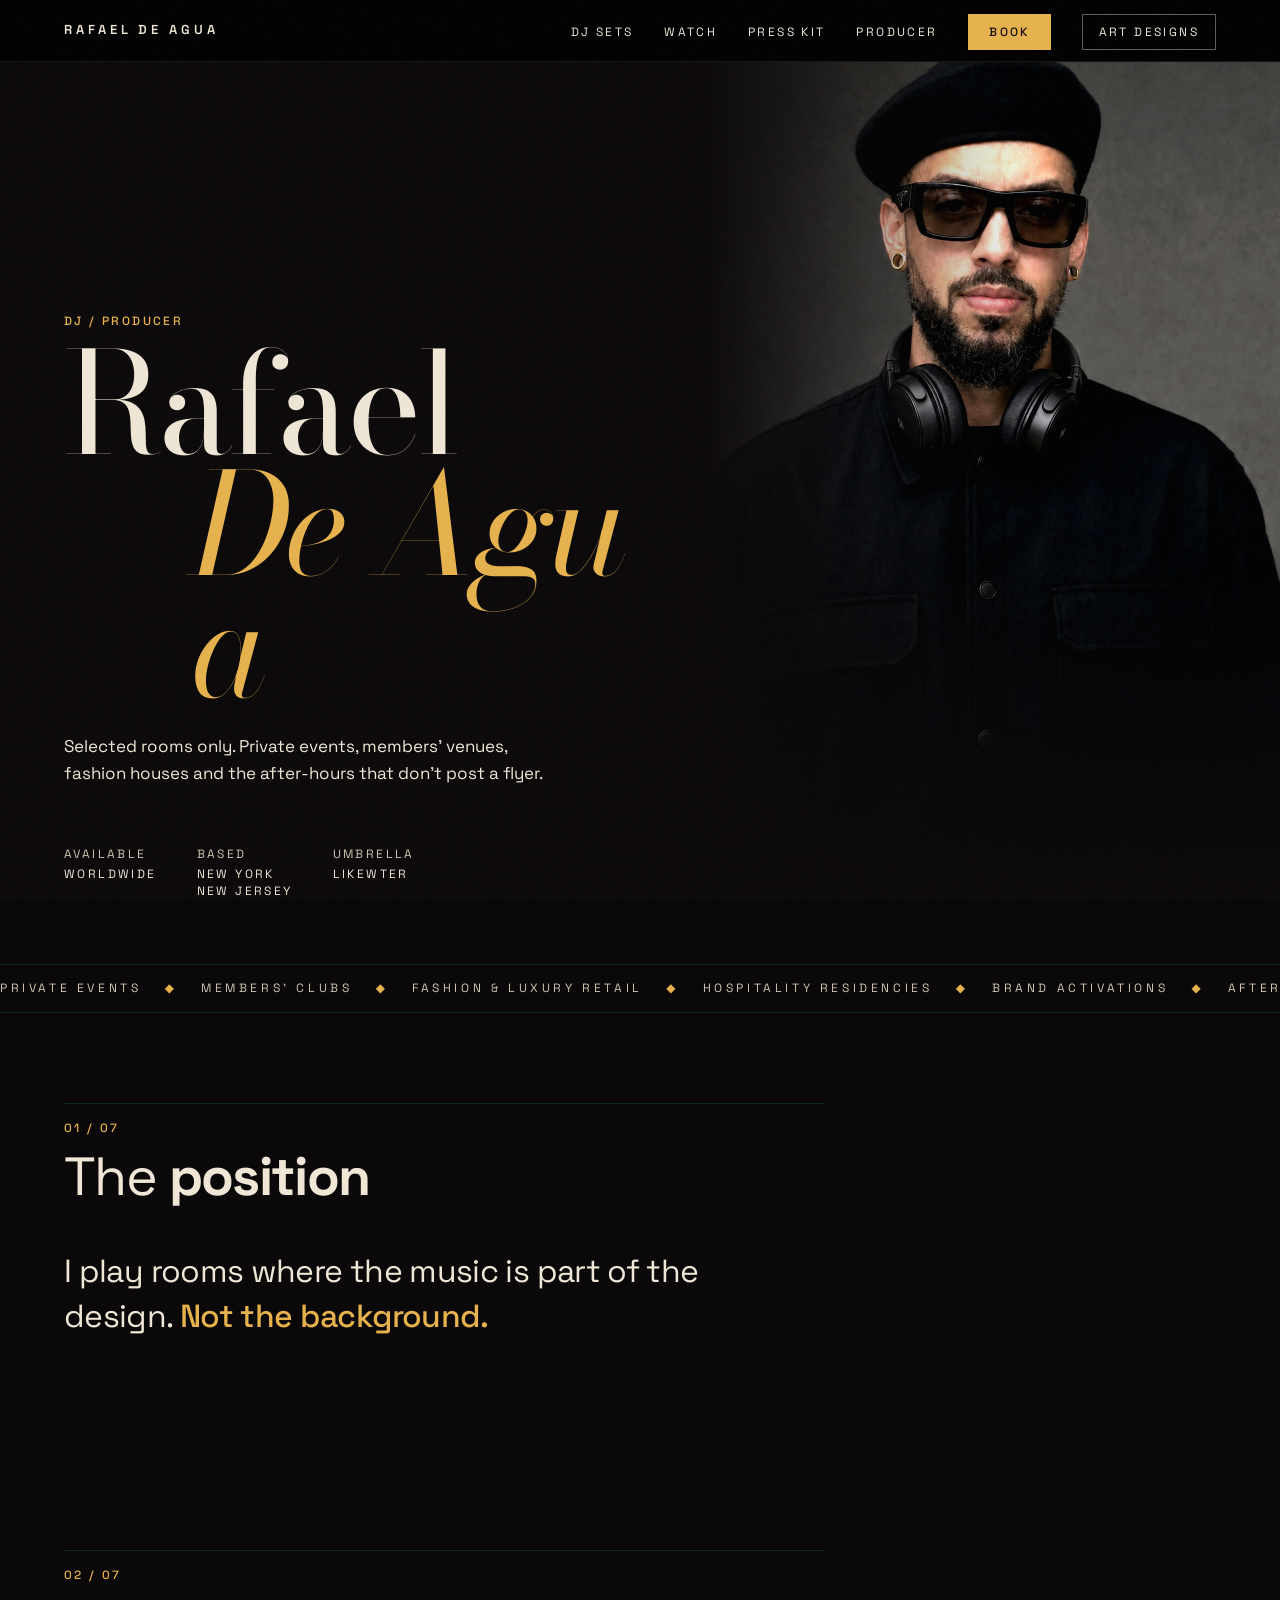
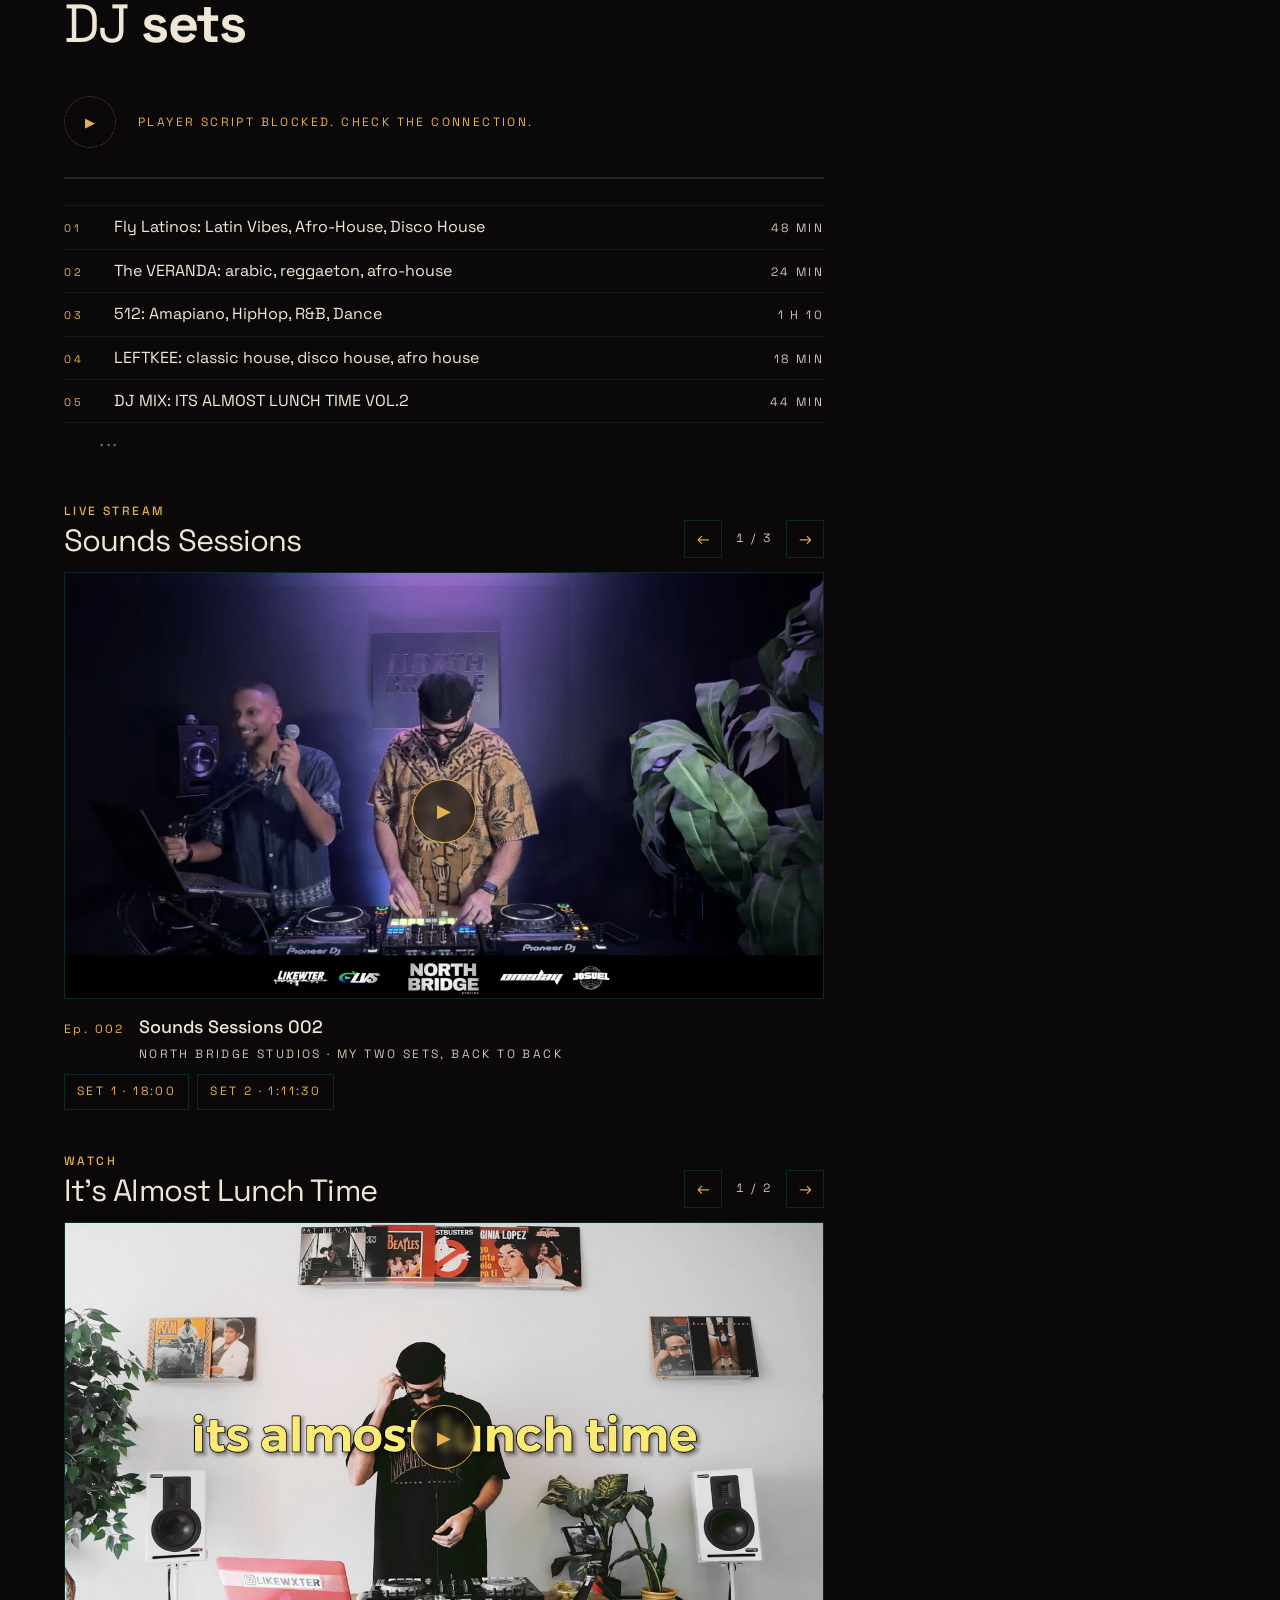
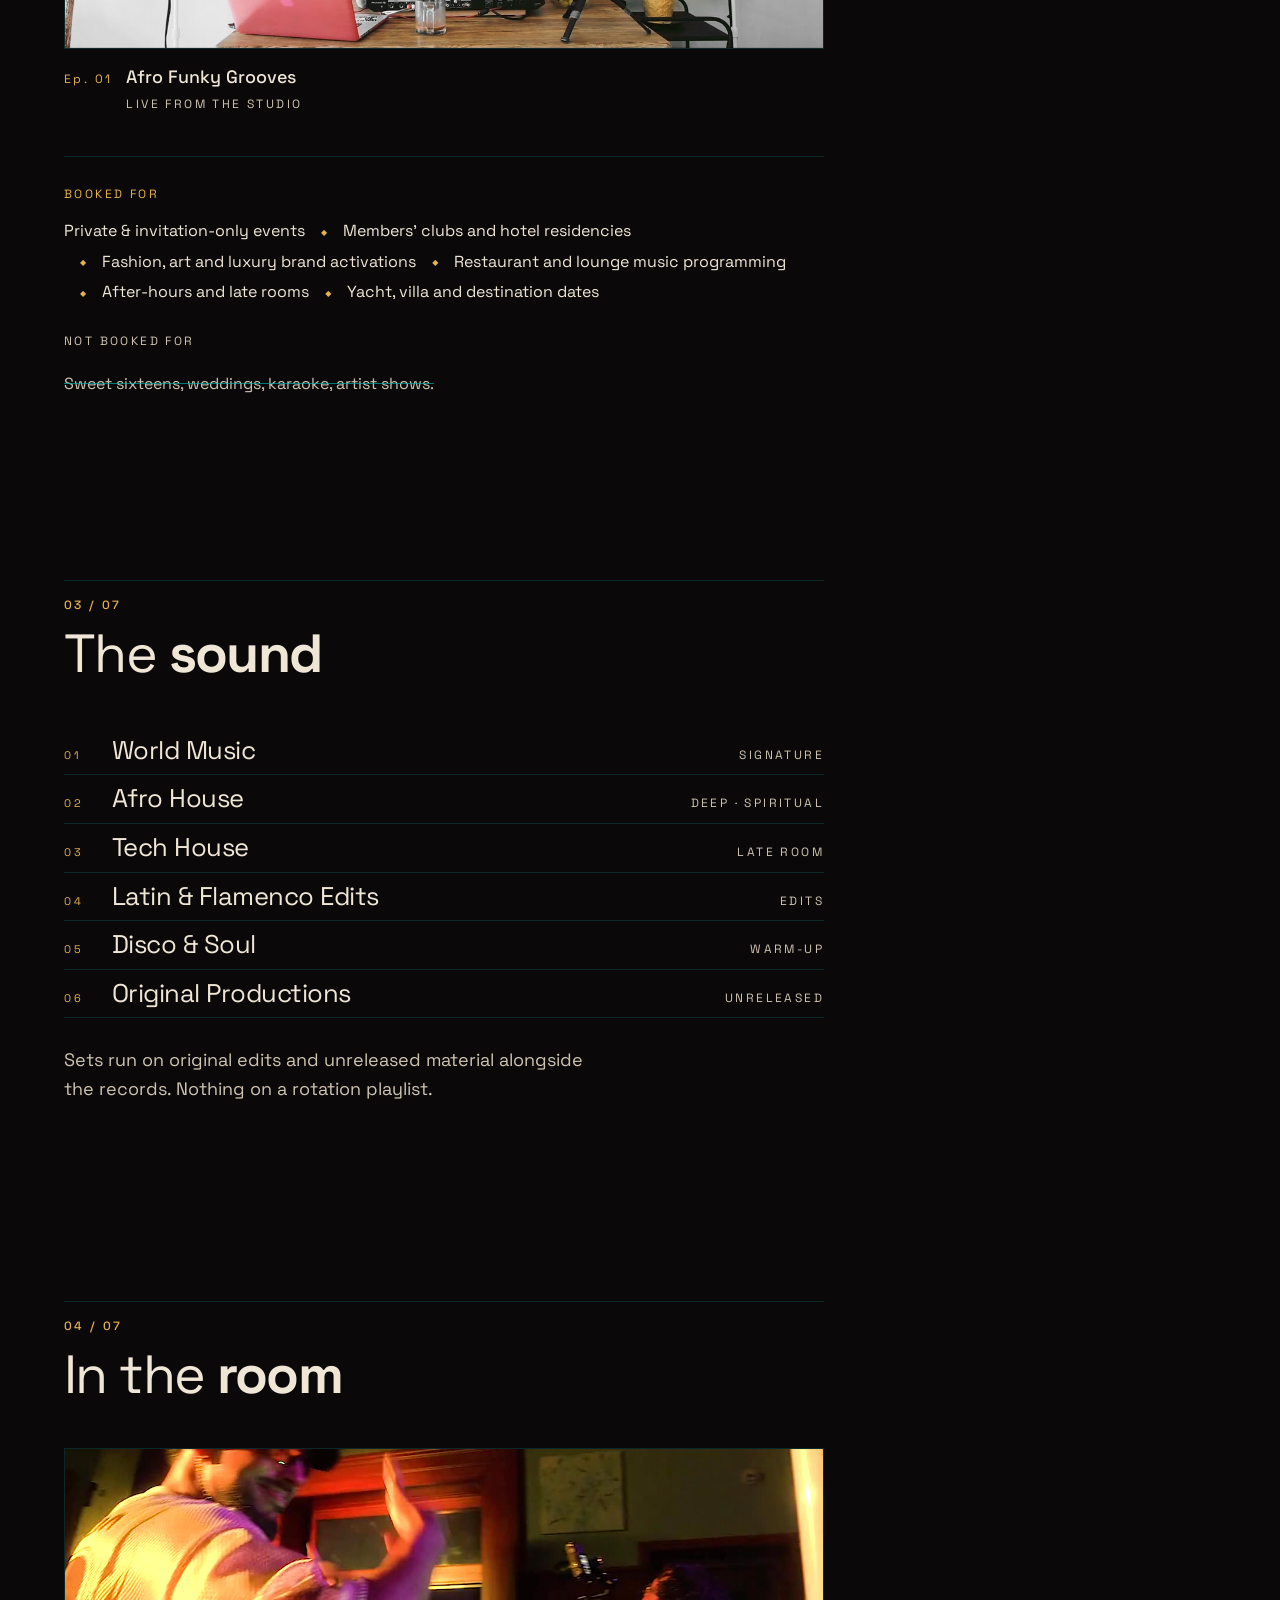
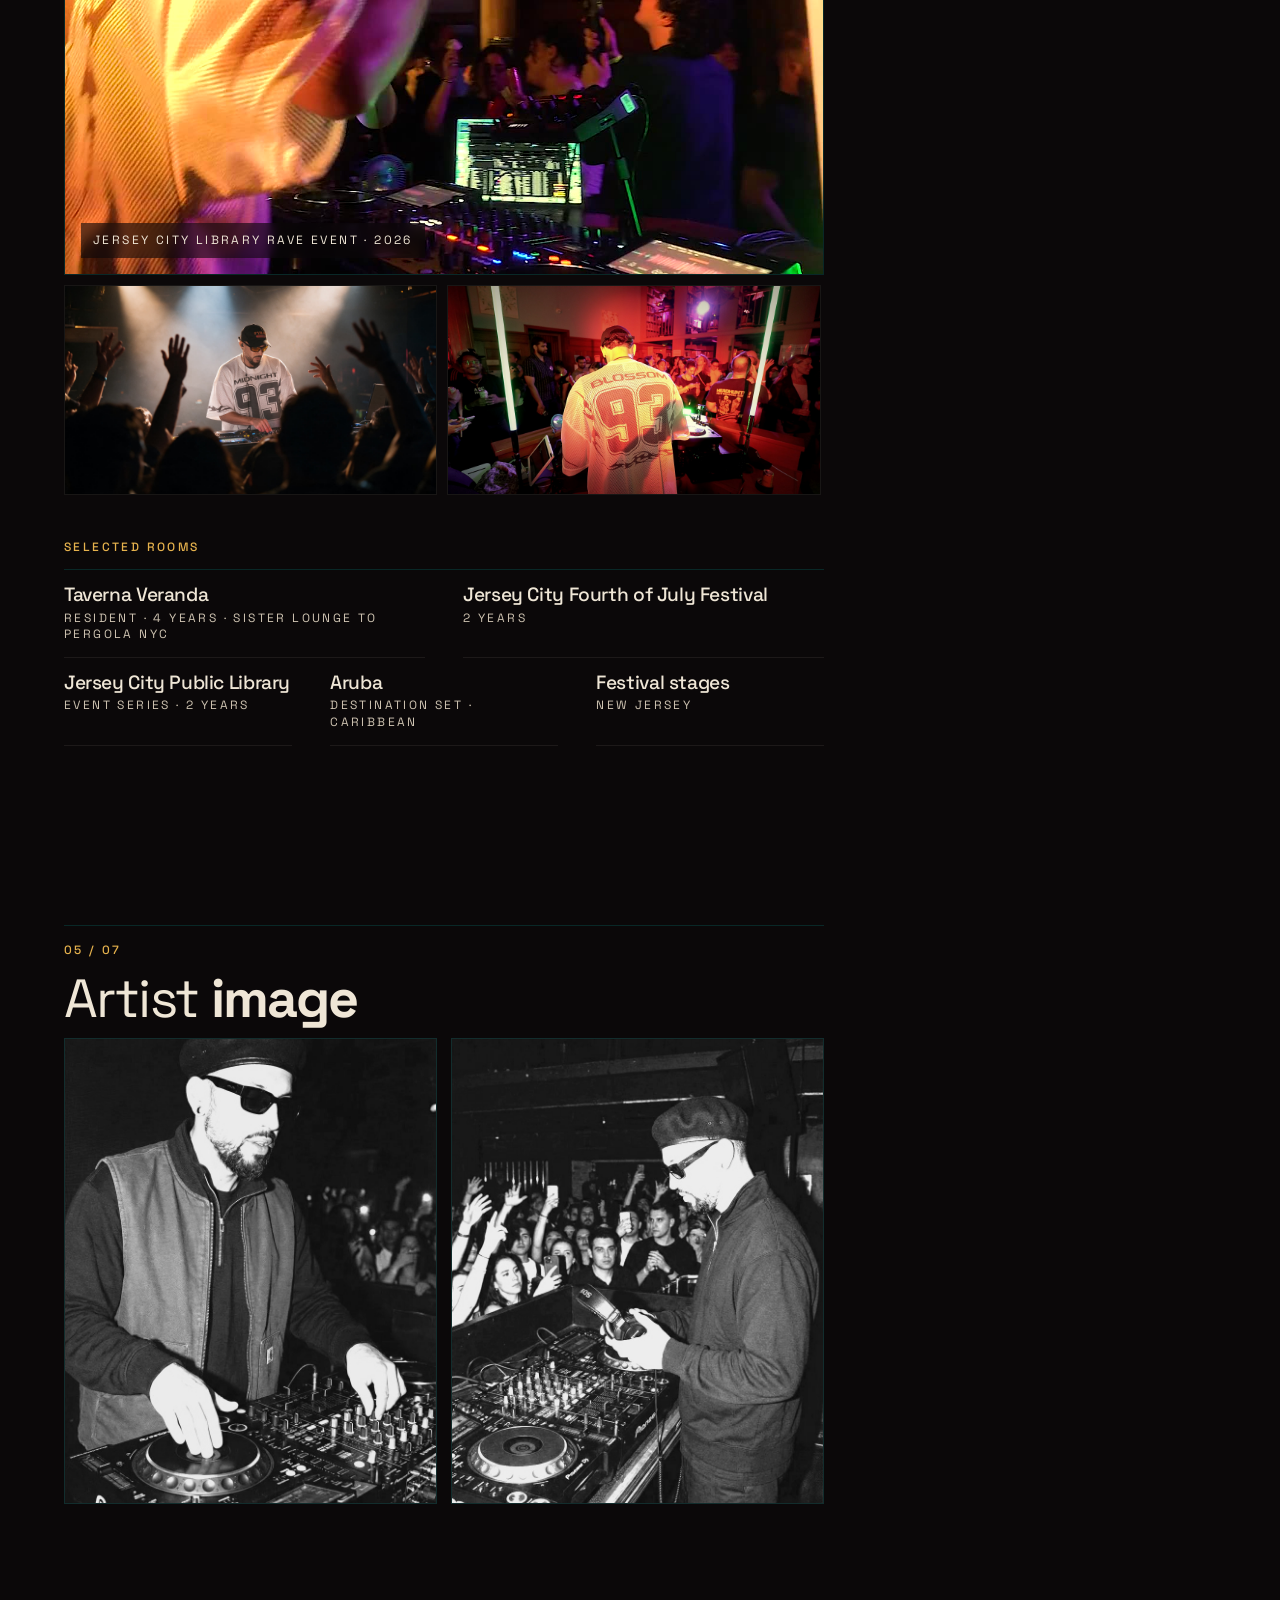
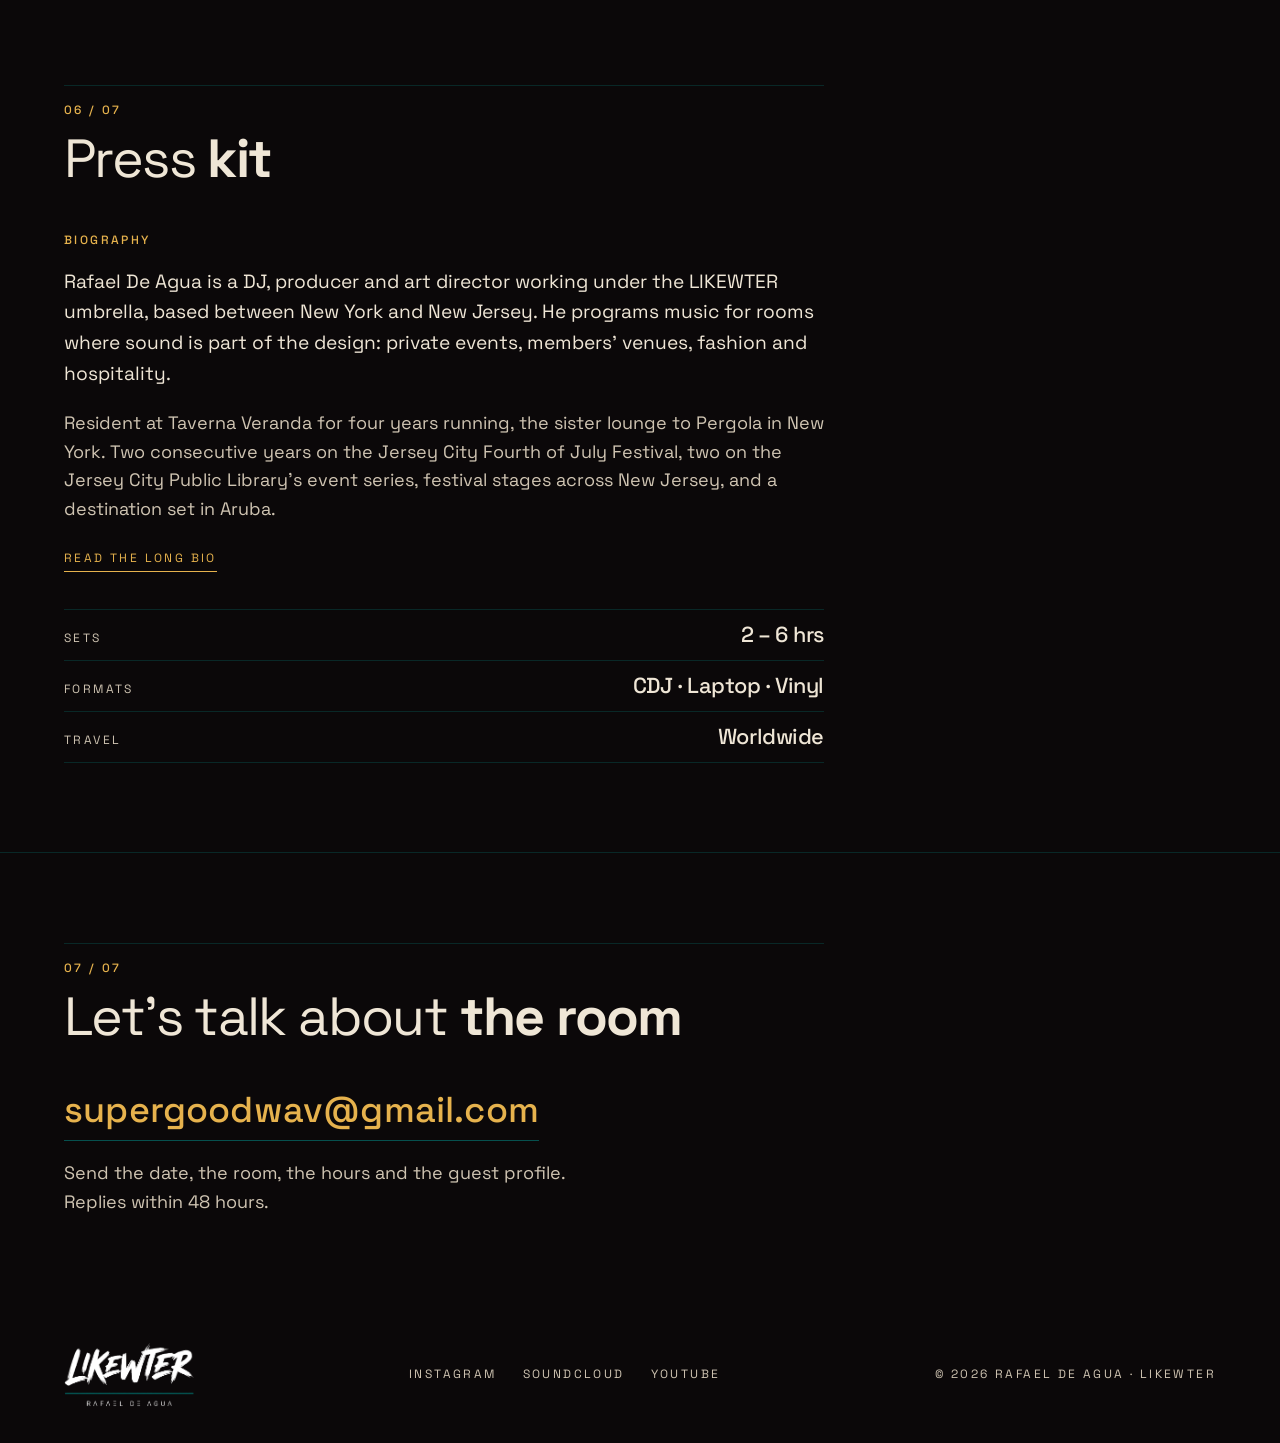
==== commit cb4c2791: "Artist image: two frames on screen, slide for the rest His ask. The cinema frame showed one 420px sh" ====
--- a/index.html
+++ b/index.html
@@ -214,17 +214,15 @@
     <div class="num">05 / 07</div>
     <h2 class="rv">Artist <em>image</em></h2>
   </div>
-  <div class="cine rv">
-    <div class="cine-stage" id="cine-stage">
-      <img class="on" src="assets/artist-01.jpg" alt="Rafael De Agua on the CDJs, crowd behind the booth">
-      <img src="assets/artist-02.jpg" alt="Rafael De Agua in the booth, hands up on the floor">
-      <img src="assets/artist-03.jpg" alt="Rafael De Agua cueing on Sony headphones">
-      <img src="assets/artist-04.jpg" alt="Rafael De Agua at the mixer between records">
-      <img src="assets/artist-05.jpg" alt="Rafael De Agua, studio portrait">
-      <img src="assets/artist-06.jpg" alt="Rafael De Agua, full-length studio portrait">
-    </div>
-    <div class="cine-bar">
-      <div class="cine-rail" id="cine-rail"></div>
+  <!-- two frames on screen, slide for the rest. Same strip behaviour as In the room. -->
+  <div class="artist-strip slideshow rv">
+    <div class="gallery" tabindex="0" aria-label="Artist images, scroll sideways">
+      <figure><img src="assets/artist-01.jpg" alt="Rafael De Agua on the CDJs, crowd behind the booth"></figure>
+      <figure><img src="assets/artist-02.jpg" alt="Rafael De Agua in the booth, hands up on the floor"></figure>
+      <figure><img src="assets/artist-03.jpg" alt="Rafael De Agua cueing on Sony headphones"></figure>
+      <figure><img src="assets/artist-04.jpg" alt="Rafael De Agua at the mixer between records"></figure>
+      <figure><img src="assets/artist-05.jpg" alt="Rafael De Agua, studio portrait"></figure>
+      <figure><img src="assets/artist-06.jpg" alt="Rafael De Agua, full-length studio portrait"></figure>
     </div>
   </div>
 </section>
--- a/style.css
+++ b/style.css
@@ -268,21 +268,15 @@
 @media (max-width:600px){.venue .n{font-size:17px}.venue .m{line-height:1.4;font-size:11px;letter-spacing:.1em}}
 @media (max-width:420px){.venue-row{grid-template-columns:1fr}.venue{grid-column:span 1!important}}
 
-/* artist image — cinema frame: one shot, slow drift, auto crossfade, black and white until clicked */
-.cine{max-width:760px}
-.cine-stage{position:relative;max-width:420px;aspect-ratio:4/5;overflow:hidden;border:1px solid var(--line);background:var(--ink)}
-.cine-stage img{position:absolute;inset:0;width:100%;height:100%;object-fit:cover;opacity:0;
-  filter:grayscale(1) contrast(1.06);transition:opacity 1.1s ease,filter .9s ease}
-.cine-stage img.on{opacity:1;animation:cinedrift 15s ease-in-out infinite alternate}
-@keyframes cinedrift{from{transform:scale(1.04) translate3d(-1%,-1%,0)}to{transform:scale(1.13) translate3d(1.5%,1.2%,0)}}
-.cine-bar{display:flex;align-items:center;gap:16px;margin-top:12px;max-width:420px;flex-wrap:wrap}
-.cine-rail{display:flex;gap:7px}
-.cine-rail button{width:clamp(30px,4vw,38px);aspect-ratio:4/5;padding:0;border:1px solid var(--line);background:none;
-  cursor:pointer;overflow:hidden;opacity:.4;transition:opacity .3s,border-color .3s}
-.cine-rail button.on{opacity:1;border-color:var(--gold)}
-.cine-rail button:hover{opacity:.8}
-.cine-rail img{width:100%;height:100%;object-fit:cover;filter:grayscale(1)}
-@media (prefers-reduced-motion:reduce){.cine-stage img.on{animation:none}}
+/* artist image — two frames on screen, slide for the rest. Permanently black and white.
+   Rides the .slideshow/.gallery strip from In the room, so drag, wheel, keys and the
+   lightbox all come from the same code. Only the sizing differs: 4:5 and two-up. */
+.artist-strip{max-width:760px}
+.artist-strip .gallery{height:auto;gap:14px;scroll-snap-type:x mandatory;padding-bottom:2px}
+.artist-strip .gallery figure{flex:0 0 calc(50% - 7px);height:auto;aspect-ratio:4/5;scroll-snap-align:start;
+  border:1px solid var(--line);background:var(--ink)}
+.artist-strip .gallery img{filter:grayscale(1) contrast(1.04);transition:opacity .3s}
+.artist-strip .gallery figure:hover img{opacity:.85}
 
 /* press kit */
 .press{max-width:760px}
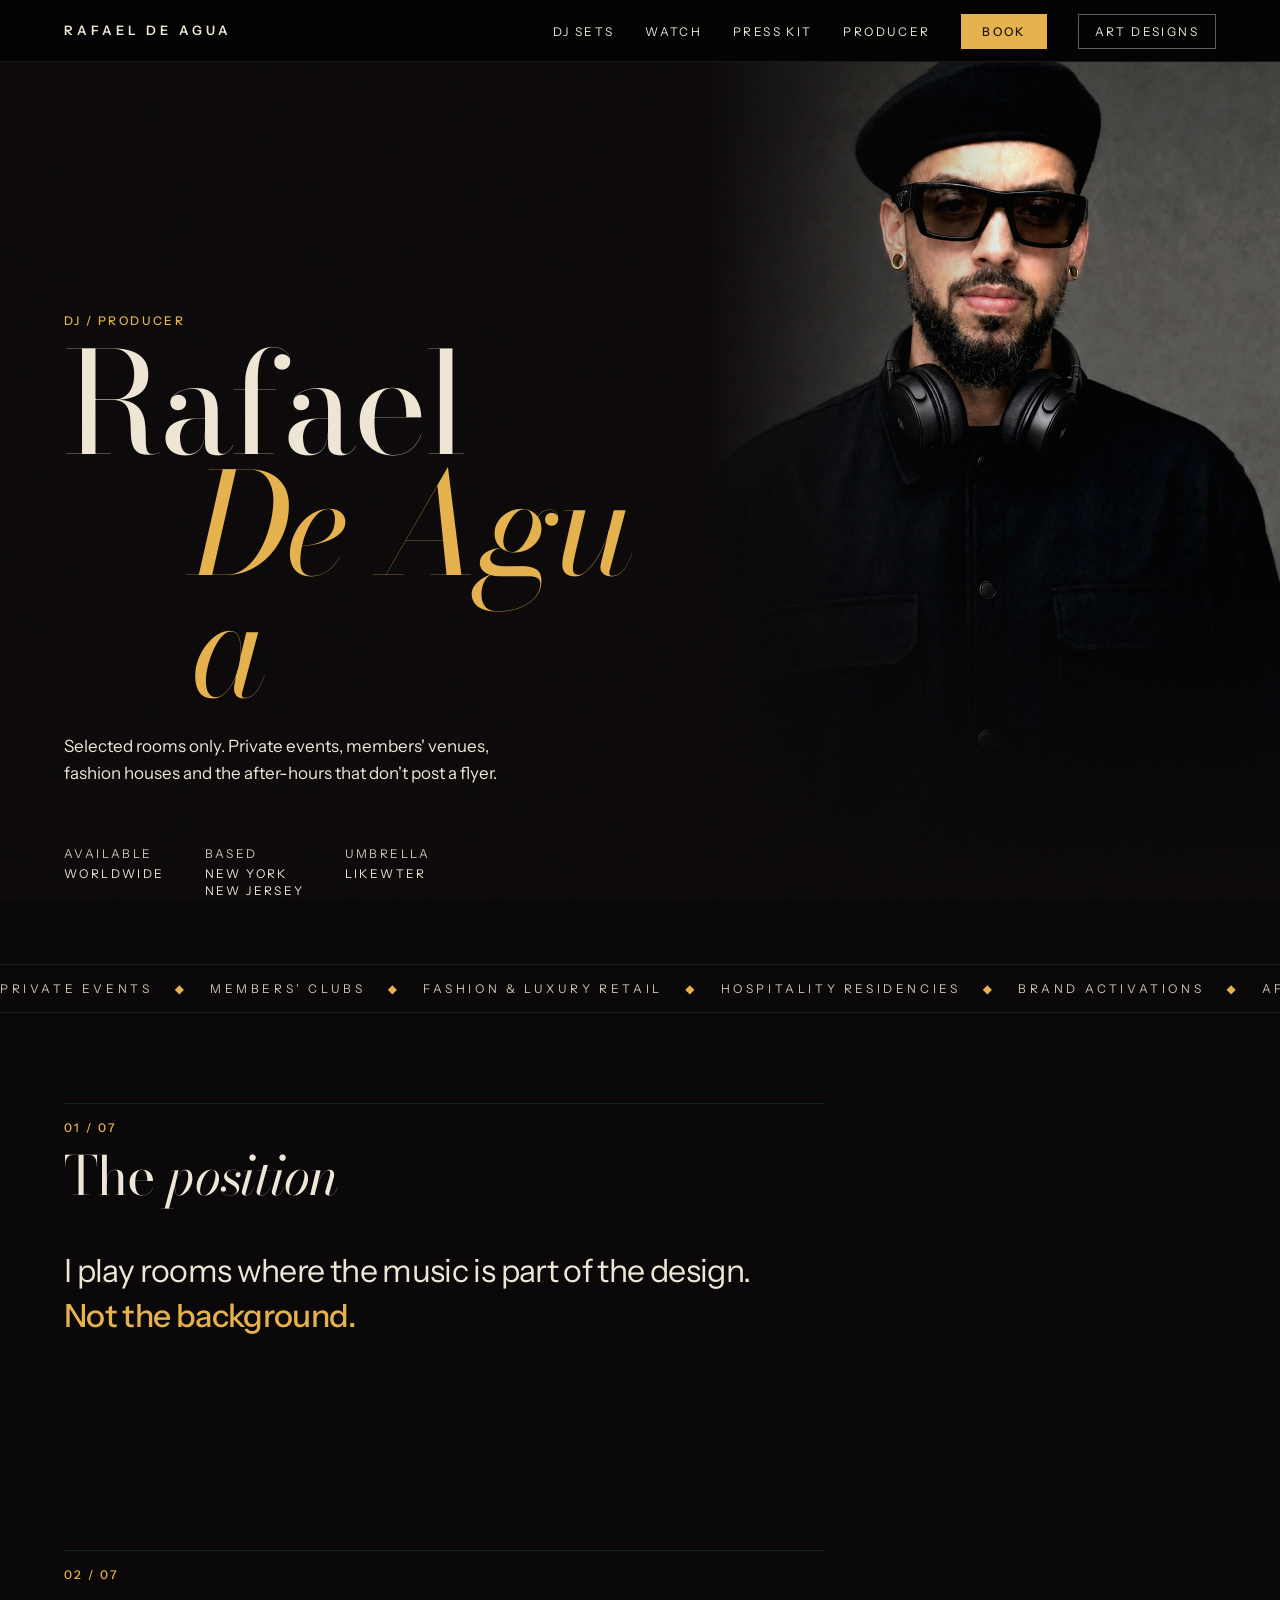
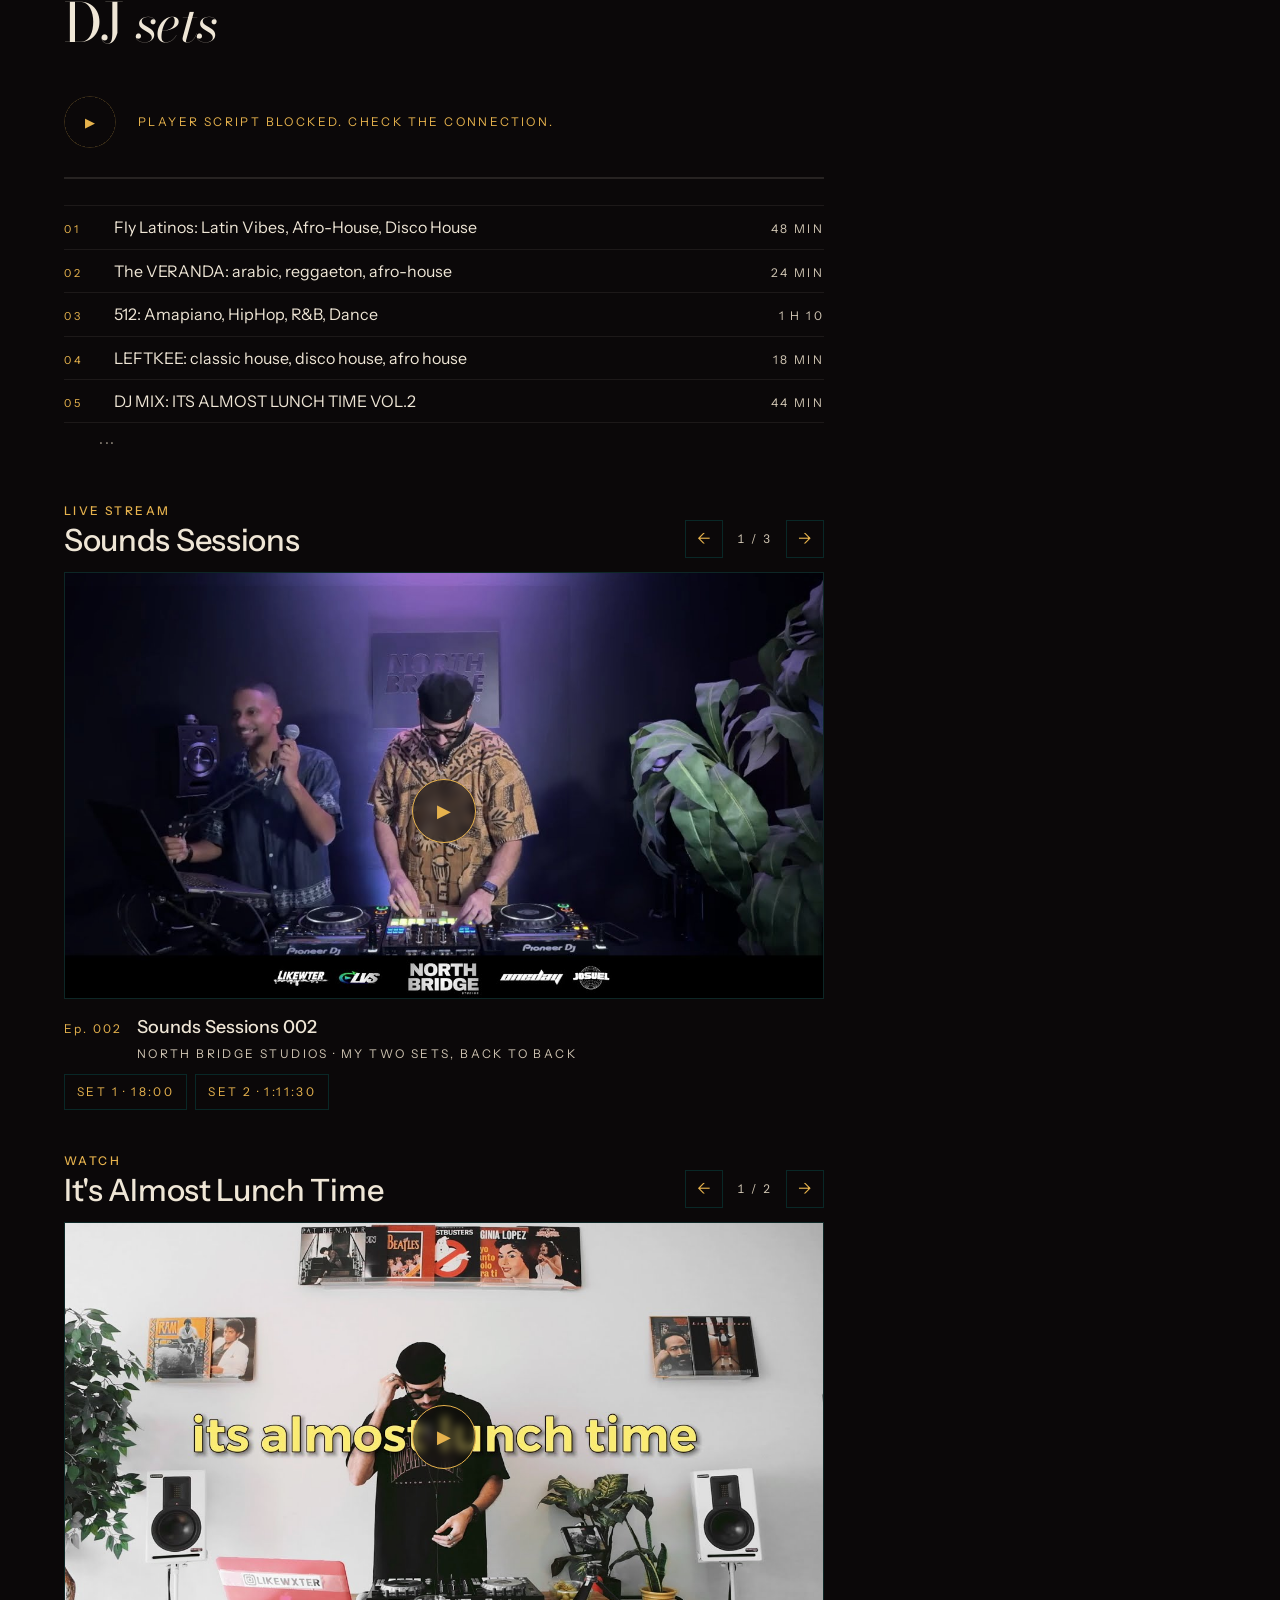
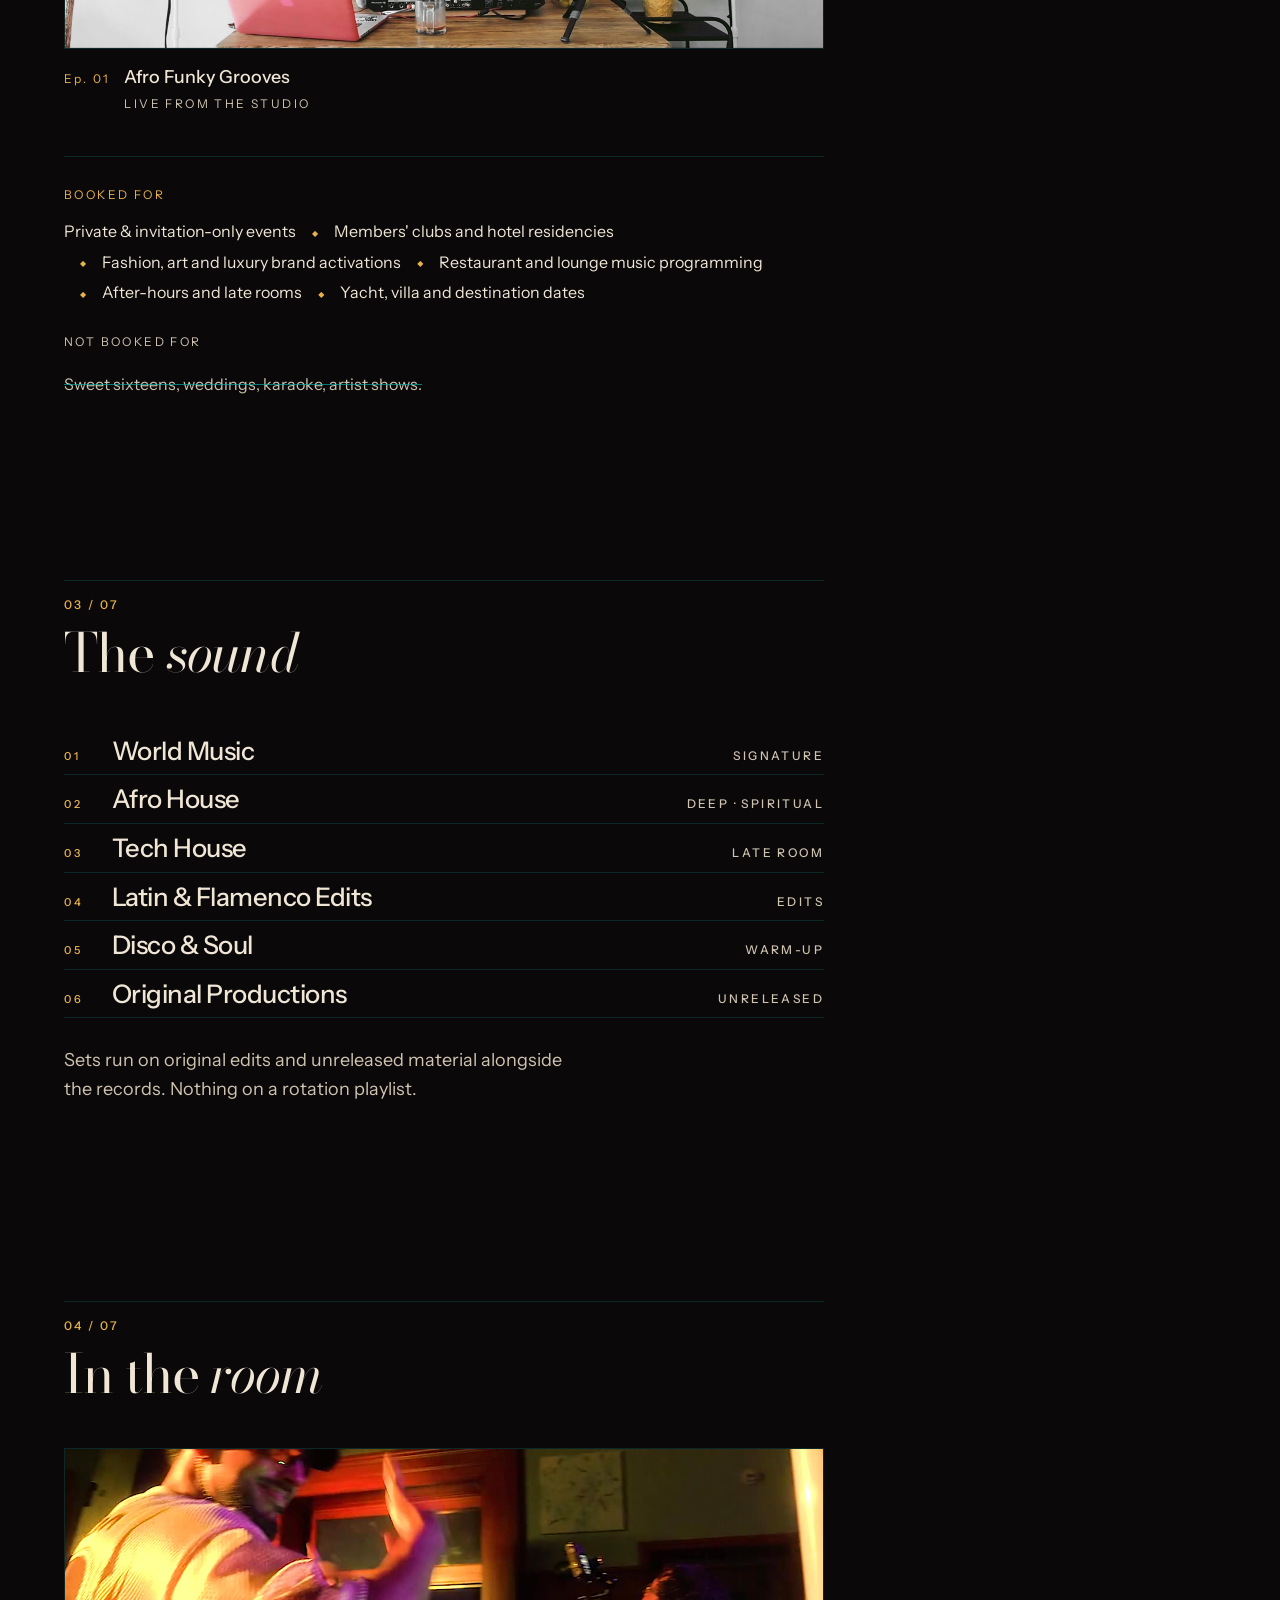
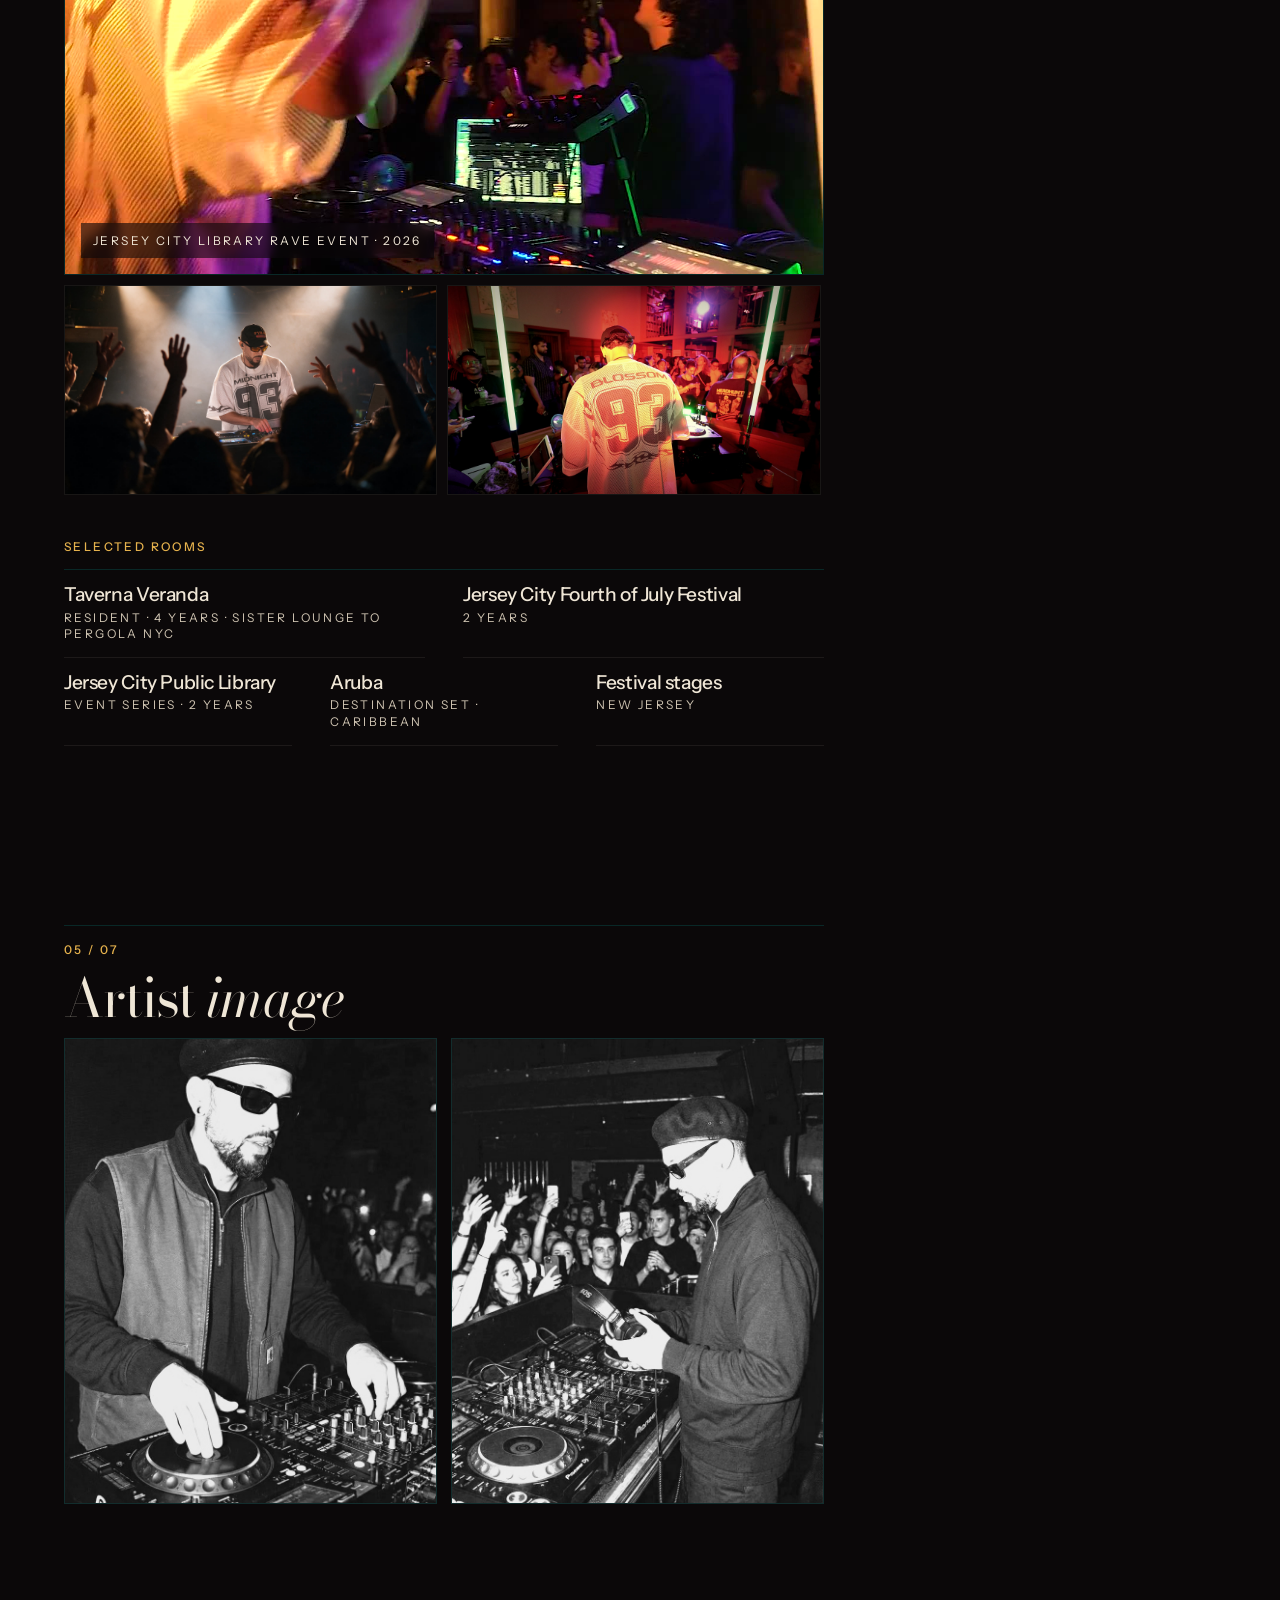
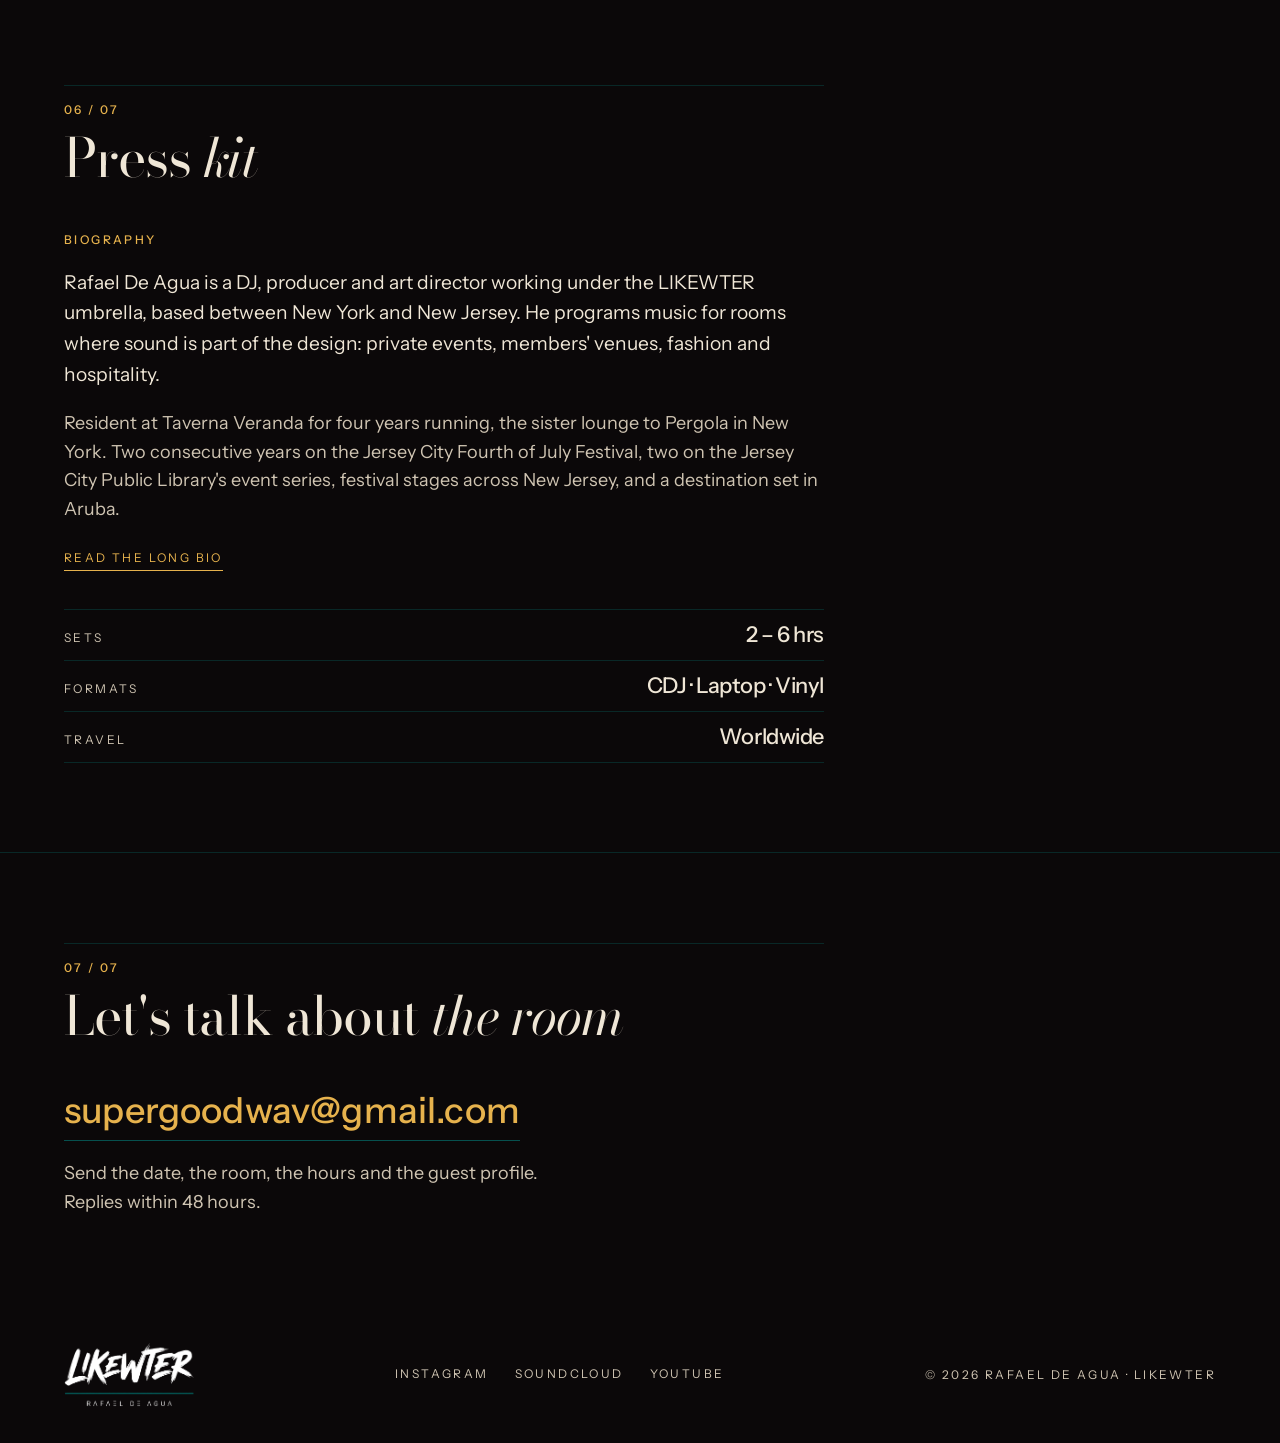
==== commit e683e650: "Type: the luxury pairing — Bodoni titles, a quiet sans underneath His note: make the fonts look more" ====
--- a/index.html
+++ b/index.html
@@ -20,7 +20,7 @@
 <meta name="twitter:image" content="https://rafaeldeagua.com/assets/og-card.jpg">
 <link rel="preconnect" href="https://fonts.googleapis.com">
 <link rel="preconnect" href="https://fonts.gstatic.com" crossorigin>
-<link href="https://fonts.googleapis.com/css2?family=Bodoni+Moda:ital,opsz,wght@0,6..96,400;1,6..96,400&family=Space+Grotesk:wght@400;500;700&display=swap" rel="stylesheet">
+<link href="https://fonts.googleapis.com/css2?family=Bodoni+Moda:ital,opsz,wght@0,6..96,400;1,6..96,400&family=Instrument+Sans:ital,wght@0,400;0,500;0,600;1,400&display=swap" rel="stylesheet">
 <link rel="icon" href="data:image/svg+xml,%3Csvg xmlns=%27http://www.w3.org/2000/svg%27 viewBox=%270 0 64 64%27%3E%3Crect width=%2764%27 height=%2764%27 fill=%27%230b0809%27/%3E%3Ctext x=%2732%27 y=%2748%27 text-anchor=%27middle%27 font-family=%27Helvetica,Arial,sans-serif%27 font-weight=%27700%27 font-size=%2748%27 fill=%27%23e6b24d%27%3ER%3C/text%3E%3C/svg%3E">
 <link rel="stylesheet" href="style.css">
 </head>
@@ -220,7 +220,6 @@
       <figure><img src="assets/artist-01.jpg" alt="Rafael De Agua on the CDJs, crowd behind the booth"></figure>
       <figure><img src="assets/artist-02.jpg" alt="Rafael De Agua in the booth, hands up on the floor"></figure>
       <figure><img src="assets/artist-03.jpg" alt="Rafael De Agua cueing on Sony headphones"></figure>
-      <figure><img src="assets/artist-04.jpg" alt="Rafael De Agua at the mixer between records"></figure>
       <figure><img src="assets/artist-05.jpg" alt="Rafael De Agua, studio portrait"></figure>
       <figure><img src="assets/artist-06.jpg" alt="Rafael De Agua, full-length studio portrait"></figure>
     </div>
--- a/style.css
+++ b/style.css
@@ -16,10 +16,13 @@
   --magenta:#8c5b97;
   --paper:#efe6d6;
   --paper-2:#cfc4b2;
-  /* one sans for everything read AND every title. Emphasis is weight, never a second colour. */
-  --display:"Space Grotesk","Inter",system-ui,sans-serif;
-  --name:"Bodoni Moda",Didot,"Times New Roman",serif;  /* the hero name only — he likes it there */
-  --body:"Space Grotesk","Inter",system-ui,sans-serif;
+  /* The luxury pairing: a high-contrast didone for the two things that are SIGNATURE
+     (the hero name, the section titles) and a quiet sans for everything read.
+     Bodoni never goes below ~30px — its hairlines need the size. */
+  --display:"Bodoni Moda",Didot,"Times New Roman",serif;
+  --name:"Bodoni Moda",Didot,"Times New Roman",serif;
+  --body:"Instrument Sans","Inter",system-ui,sans-serif;
+  --sub:"Instrument Sans","Inter",system-ui,sans-serif;  /* mid-size display items, too small for Bodoni */
   --gutter:clamp(20px,5vw,72px);
   --stack:clamp(26px,3.4vw,48px);  /* the ONE vertical gap between blocks in a section */
 }
@@ -40,13 +43,15 @@
 /* type helpers */
 .eyebrow{font-size:12px;line-height:1.4;letter-spacing:.2em;text-transform:uppercase;color:var(--gold);font-weight:500}
 .eyebrow.dim{color:var(--paper-2)}
-.display{font-family:var(--display);font-weight:400;line-height:.95;letter-spacing:-.03em}
+.display{font-family:var(--display);font-weight:400;line-height:.95;letter-spacing:-.02em}
 .display em{font-style:italic;font-weight:400;color:var(--gold)}   /* hero name only — Bodoni has a real italic */
-h1,h2,h3{margin:0;font-family:var(--display);font-weight:400;letter-spacing:-.03em}
+h1,h2,h3{margin:0;font-family:var(--display);font-weight:400;letter-spacing:-.02em}
 h2{font-size:clamp(30px,4.2vw,56px);line-height:1.1}
-/* one colour, one family: the emphasis in a section title is weight */
-.sec-head h2 em{font-style:normal;font-weight:700;color:inherit}
+/* Bodoni has a real italic, so emphasis goes back to it. One colour, never two. */
+.sec-head h2 em{font-style:italic;font-weight:400;color:inherit}
 h3{font-size:clamp(24px,2.6vw,34px);line-height:1.1}
+/* anything below ~30px is too small for a didone — it falls back to the sans */
+.watch-title,.svc h3{font-family:var(--sub);font-weight:500;letter-spacing:-.01em}
 p{margin:0 0 1em}
 .muted{color:var(--paper-2)}
 .rule{height:1px;background:var(--line)}
@@ -126,14 +131,14 @@
 .yesno li{font-family:var(--body);font-size:clamp(16px,1.1vw,18px);line-height:1.4;padding:0;color:var(--paper)}
 .yesno li+li::before{content:"\25C6";font-family:var(--body);font-size:8px;color:var(--gold);margin:0 16px;vertical-align:middle}
 .yesno .no-line{margin:0;padding:6px 0;font-family:var(--body);font-size:clamp(16px,1.1vw,18px);line-height:1.4;color:var(--paper-2);text-decoration:line-through;text-decoration-color:rgba(0,168,162,.7);text-decoration-thickness:1px}
-.quote{font-family:var(--display);font-size:clamp(21px,2.5vw,32px);line-height:1.4;letter-spacing:-.02em;max-width:34ch;color:var(--paper)}
+.quote{font-family:var(--sub);font-size:clamp(21px,2.5vw,32px);line-height:1.4;letter-spacing:-.02em;max-width:34ch;color:var(--paper)}
 .quote b{font-weight:500;color:var(--gold)}
 @media (max-width:900px){.yesno li{font-size:16px}}
 
 /* sound */
 .sound{display:grid;grid-template-columns:1fr;gap:0;max-width:760px}
 .genres{list-style:none;margin:0;padding:0;counter-reset:g}
-.genres li{display:grid;grid-template-columns:36px 1fr auto;align-items:baseline;gap:12px;padding:11px 0;border-bottom:1px solid var(--line);font-family:var(--display);font-size:clamp(20px,2vw,28px);line-height:1;letter-spacing:-.02em;transition:padding-left .4s}
+.genres li{display:grid;grid-template-columns:36px 1fr auto;align-items:baseline;gap:12px;padding:11px 0;border-bottom:1px solid var(--line);font-family:var(--sub);font-weight:500;font-size:clamp(20px,2vw,28px);line-height:1;letter-spacing:-.02em;transition:padding-left .4s}
 .genres li:hover{padding-left:10px}
 .genres li::before{counter-increment:g;content:counter(g,decimal-leading-zero);font-family:var(--body);font-size:11px;letter-spacing:.3em;color:var(--gold)}
 .genres li small{font-family:var(--body);font-size:12px;letter-spacing:.2em;text-transform:uppercase;color:var(--paper-2)}
@@ -263,7 +268,7 @@
 .venue{display:flex;flex-direction:column;gap:4px;padding:14px 0;border-bottom:1px solid rgba(239,230,214,.08);min-width:0}
 .venue:nth-child(-n+2){grid-column:span 3}
 .venue:nth-child(n+3){grid-column:span 2}
-.venue .n{font-family:var(--display);font-weight:500;font-size:clamp(18px,1.5vw,22px);line-height:1.1;letter-spacing:-.02em;color:var(--paper)}
+.venue .n{font-family:var(--sub);font-weight:500;font-size:clamp(18px,1.5vw,22px);line-height:1.1;letter-spacing:-.02em;color:var(--paper)}
 .venue .m{line-height:1.4;font-size:12px;letter-spacing:.2em;text-transform:uppercase;color:var(--paper-2)}
 @media (max-width:600px){.venue .n{font-size:17px}.venue .m{line-height:1.4;font-size:11px;letter-spacing:.1em}}
 @media (max-width:420px){.venue-row{grid-template-columns:1fr}.venue{grid-column:span 1!important}}
@@ -290,7 +295,7 @@
 .facts{margin-top:clamp(26px,3.5vw,38px);border-top:1px solid var(--line)}
 .facts>div{display:flex;justify-content:space-between;align-items:baseline;gap:20px;padding:13px 0;border-bottom:1px solid var(--line)}
 .facts .k{line-height:1.4;font-size:12px;letter-spacing:.2em;text-transform:uppercase;color:var(--paper-2);white-space:nowrap}
-.facts .v{font-family:var(--display);font-weight:500;font-size:clamp(18px,1.7vw,24px);line-height:1.1;letter-spacing:-.02em;text-align:right}
+.facts .v{font-family:var(--sub);font-weight:500;font-size:clamp(18px,1.7vw,24px);line-height:1.1;letter-spacing:-.02em;text-align:right}
 
 /* contact */
 /* bookings: same black + gold + 760px column as every other section, no inverted panel */
@@ -316,7 +321,7 @@
 .cover::before{content:"";position:absolute;inset:-40% -40% auto auto;width:120%;aspect-ratio:1;border-radius:50%;border:1px solid var(--cv,var(--gold));opacity:.25}
 .cover::after{content:"";position:absolute;left:12%;right:12%;bottom:26%;height:1px;background:var(--cv,var(--gold));opacity:.5}
 .cv-k{font-size:10px;letter-spacing:.3em;text-transform:uppercase;color:var(--cv,var(--gold))}
-.cv-t{font-family:var(--display);font-weight:500;font-size:clamp(26px,3.4vw,40px);line-height:.95;letter-spacing:-.03em;color:var(--paper);position:relative}
+.cv-t{font-family:var(--sub);font-weight:500;font-size:clamp(26px,3.4vw,40px);line-height:.95;letter-spacing:-.03em;color:var(--paper);position:relative}
 .cv-b{font-size:10px;letter-spacing:.2em;text-transform:uppercase;color:var(--paper-2)}
 .c-gold{--cv:var(--gold)}.c-teal{--cv:var(--teal)}.c-magenta{--cv:#b47bbd}.c-beige{--cv:var(--gold-2)}
 .rel .art .cover{position:absolute;inset:0}
@@ -363,7 +368,7 @@
 .rel .art{aspect-ratio:1;overflow:hidden;background:var(--ink-2)}
 .rel .art img{width:100%;height:100%;object-fit:cover}
 .rel .art .ph-box{height:100%}
-.rel .rn{font-family:var(--display);font-weight:500;font-size:22px;line-height:1.1;letter-spacing:-.02em}
+.rel .rn{font-family:var(--sub);font-weight:500;font-size:22px;line-height:1.1;letter-spacing:-.02em}
 .rel .rm{font-size:12px;letter-spacing:.2em;text-transform:uppercase;color:var(--paper-2);margin-top:6px}
 .rel .rp{margin-top:auto;display:flex;gap:10px;align-items:center;font-size:12px;letter-spacing:.2em;text-transform:uppercase;color:var(--gold)}
 .services{display:grid;grid-template-columns:repeat(4,1fr);gap:1px;background:var(--line);border:1px solid var(--line)}
@@ -377,9 +382,9 @@
 .process{display:grid;grid-template-columns:1fr 1fr;gap:clamp(32px,6vw,96px)}
 .steps{list-style:none;margin:0;padding:0;counter-reset:s}
 .steps li{display:grid;grid-template-columns:60px 1fr;gap:16px;padding:22px 0;border-top:1px solid var(--line)}
-.steps li::before{counter-increment:s;content:"0" counter(s);font-family:var(--display);font-weight:500;color:var(--gold);font-size:28px;letter-spacing:-.02em;line-height:1}
+.steps li::before{counter-increment:s;content:"0" counter(s);font-family:var(--sub);font-weight:500;color:var(--gold);font-size:28px;letter-spacing:-.02em;line-height:1}
 .steps li:last-child{border-bottom:1px solid var(--line)}
-.steps h4{margin:0 0 6px;font-family:var(--display);font-weight:500;font-size:24px;letter-spacing:-.02em}
+.steps h4{margin:0 0 6px;font-family:var(--sub);font-weight:500;font-size:24px;letter-spacing:-.02em}
 .steps p{margin:0;color:var(--paper-2);font-size:17px}
 .studio{aspect-ratio:4/5;border:1px solid var(--line);overflow:hidden}
 .studio img{width:100%;height:100%;object-fit:cover}
@@ -388,12 +393,12 @@
 /* producer page: holding card until he has the works to show */
 /*soon*/.soon{min-height:78svh;display:flex;flex-direction:column;justify-content:center;padding:140px var(--gutter) 90px;max-width:760px}
 .soon-title{font-size:clamp(46px,9vw,104px);line-height:.95;margin:18px 0 0;letter-spacing:-.01em}
-.soon-title em{color:var(--gold);font-style:normal;font-weight:700}
+.soon-title em{color:var(--gold);font-style:italic;font-weight:400}
 .soon-sub{margin:22px 0 0;max-width:38ch;color:var(--paper-2);font-size:18px;line-height:1.6}
 .soon-links{display:flex;flex-wrap:wrap;gap:14px 34px;align-items:baseline;margin-top:44px;padding-top:26px;border-top:1px solid var(--line)}
 .soon-back{font-size:12px;letter-spacing:.2em;text-transform:uppercase;color:var(--paper-2)}
 .soon-back:hover{color:var(--gold)}
-.soon-mail{font-family:var(--display);font-weight:500;font-size:clamp(19px,2.4vw,27px);letter-spacing:-.02em;color:var(--gold)}
+.soon-mail{font-family:var(--sub);font-weight:500;font-size:clamp(19px,2.4vw,27px);letter-spacing:-.02em;color:var(--gold)}
 .soon-mail:hover{opacity:.78}
 
 /* full-page capture mode */
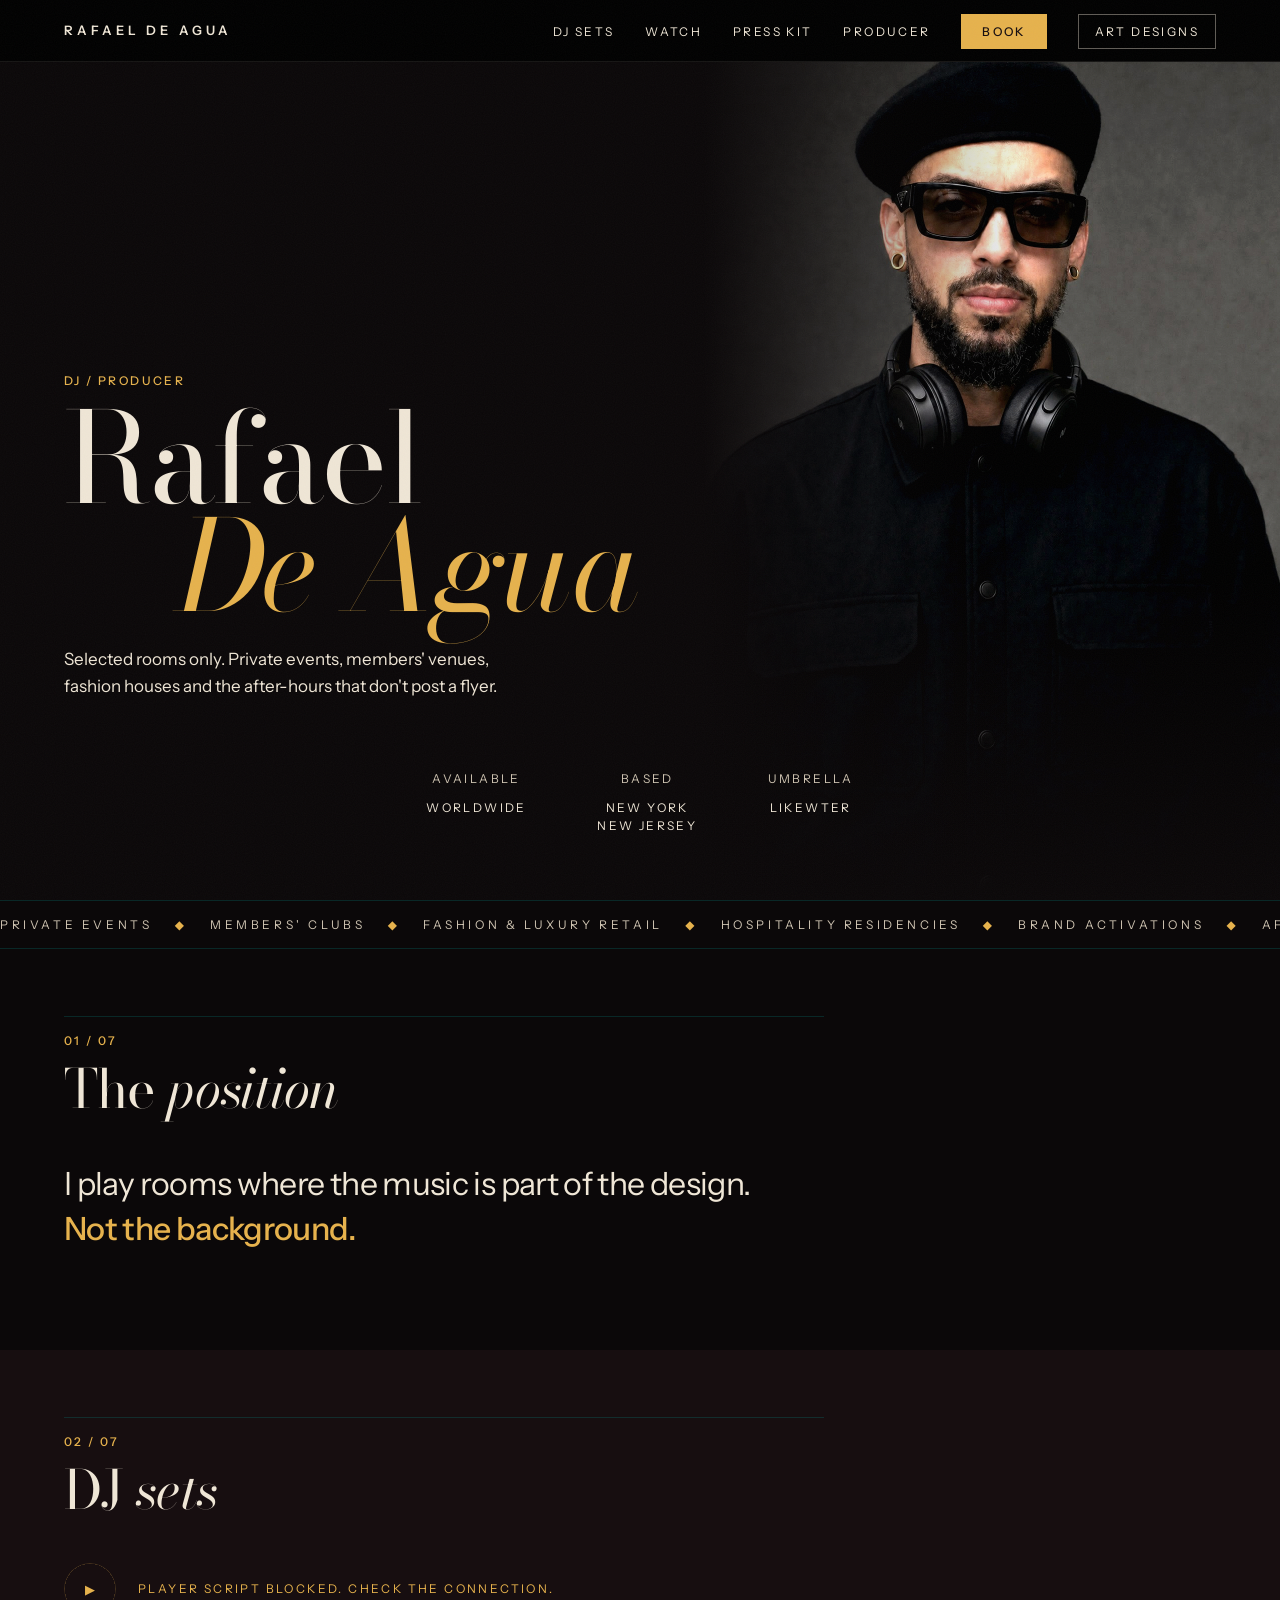
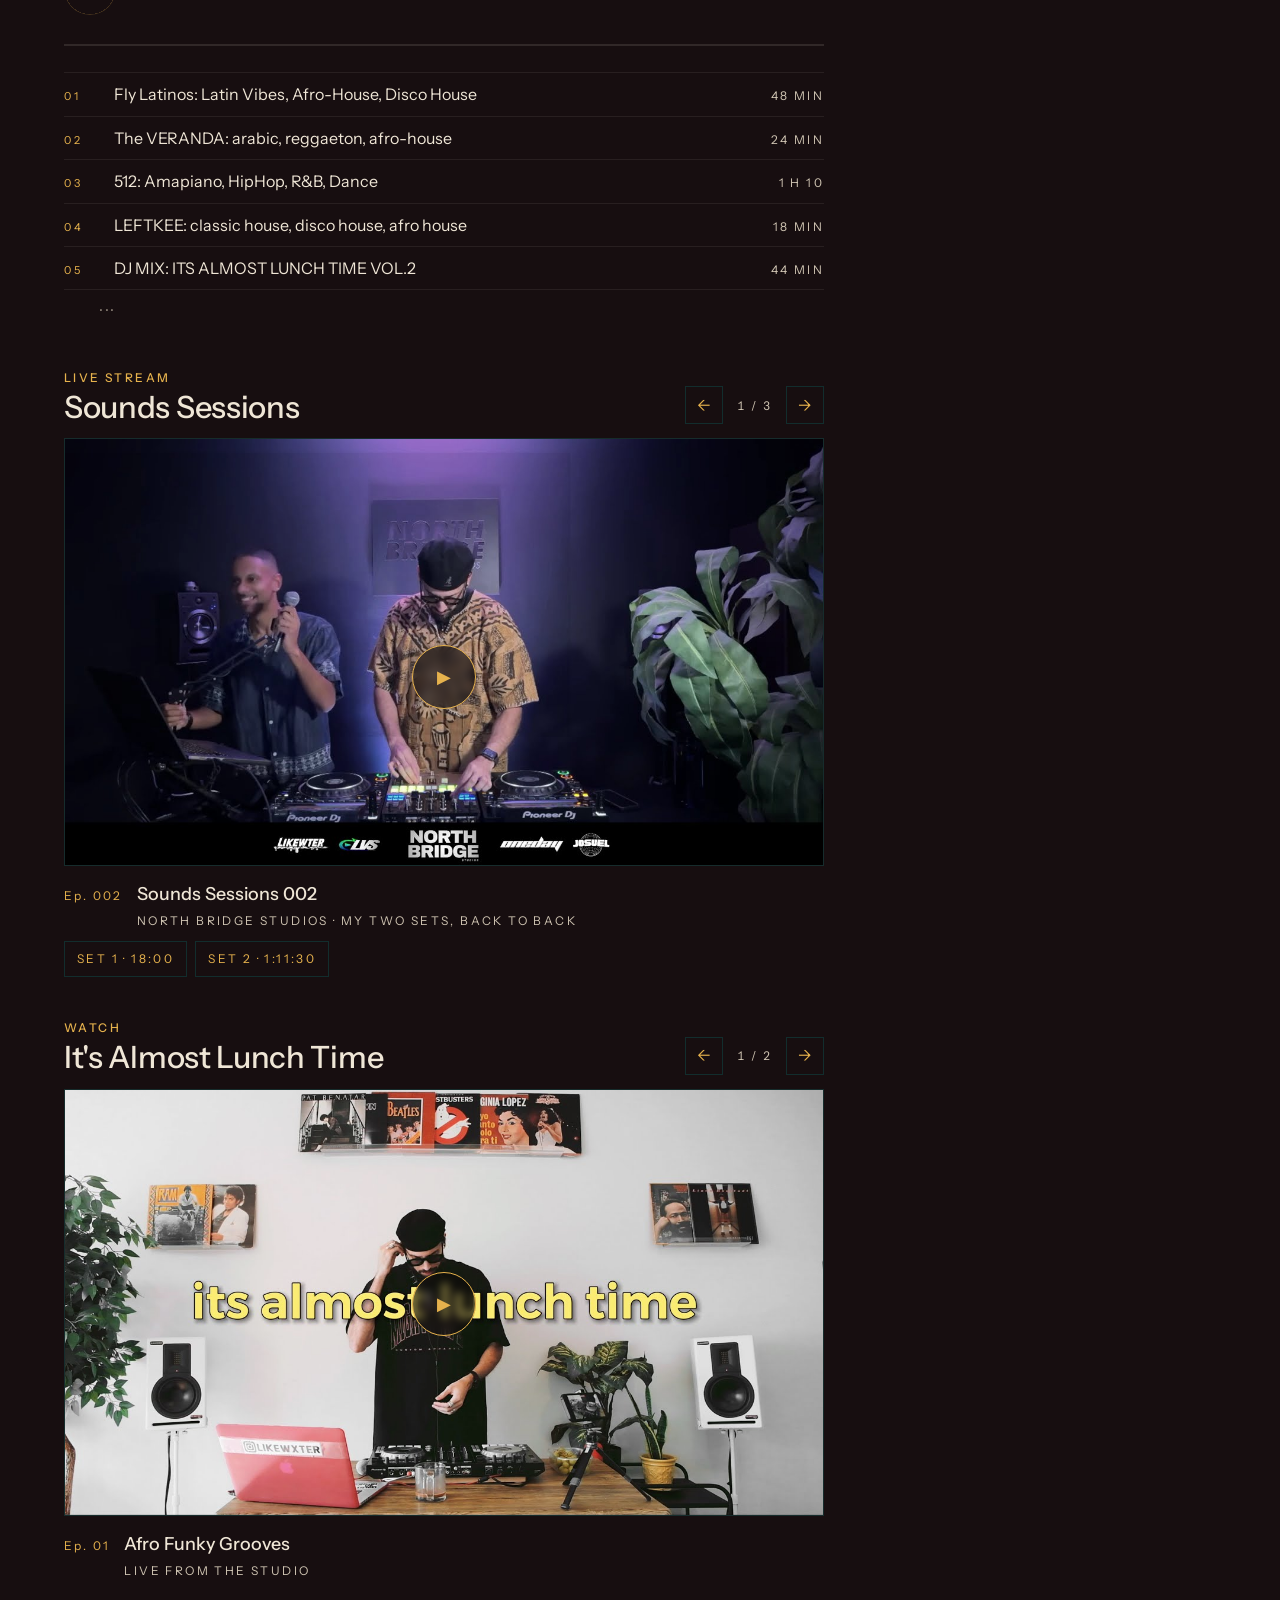
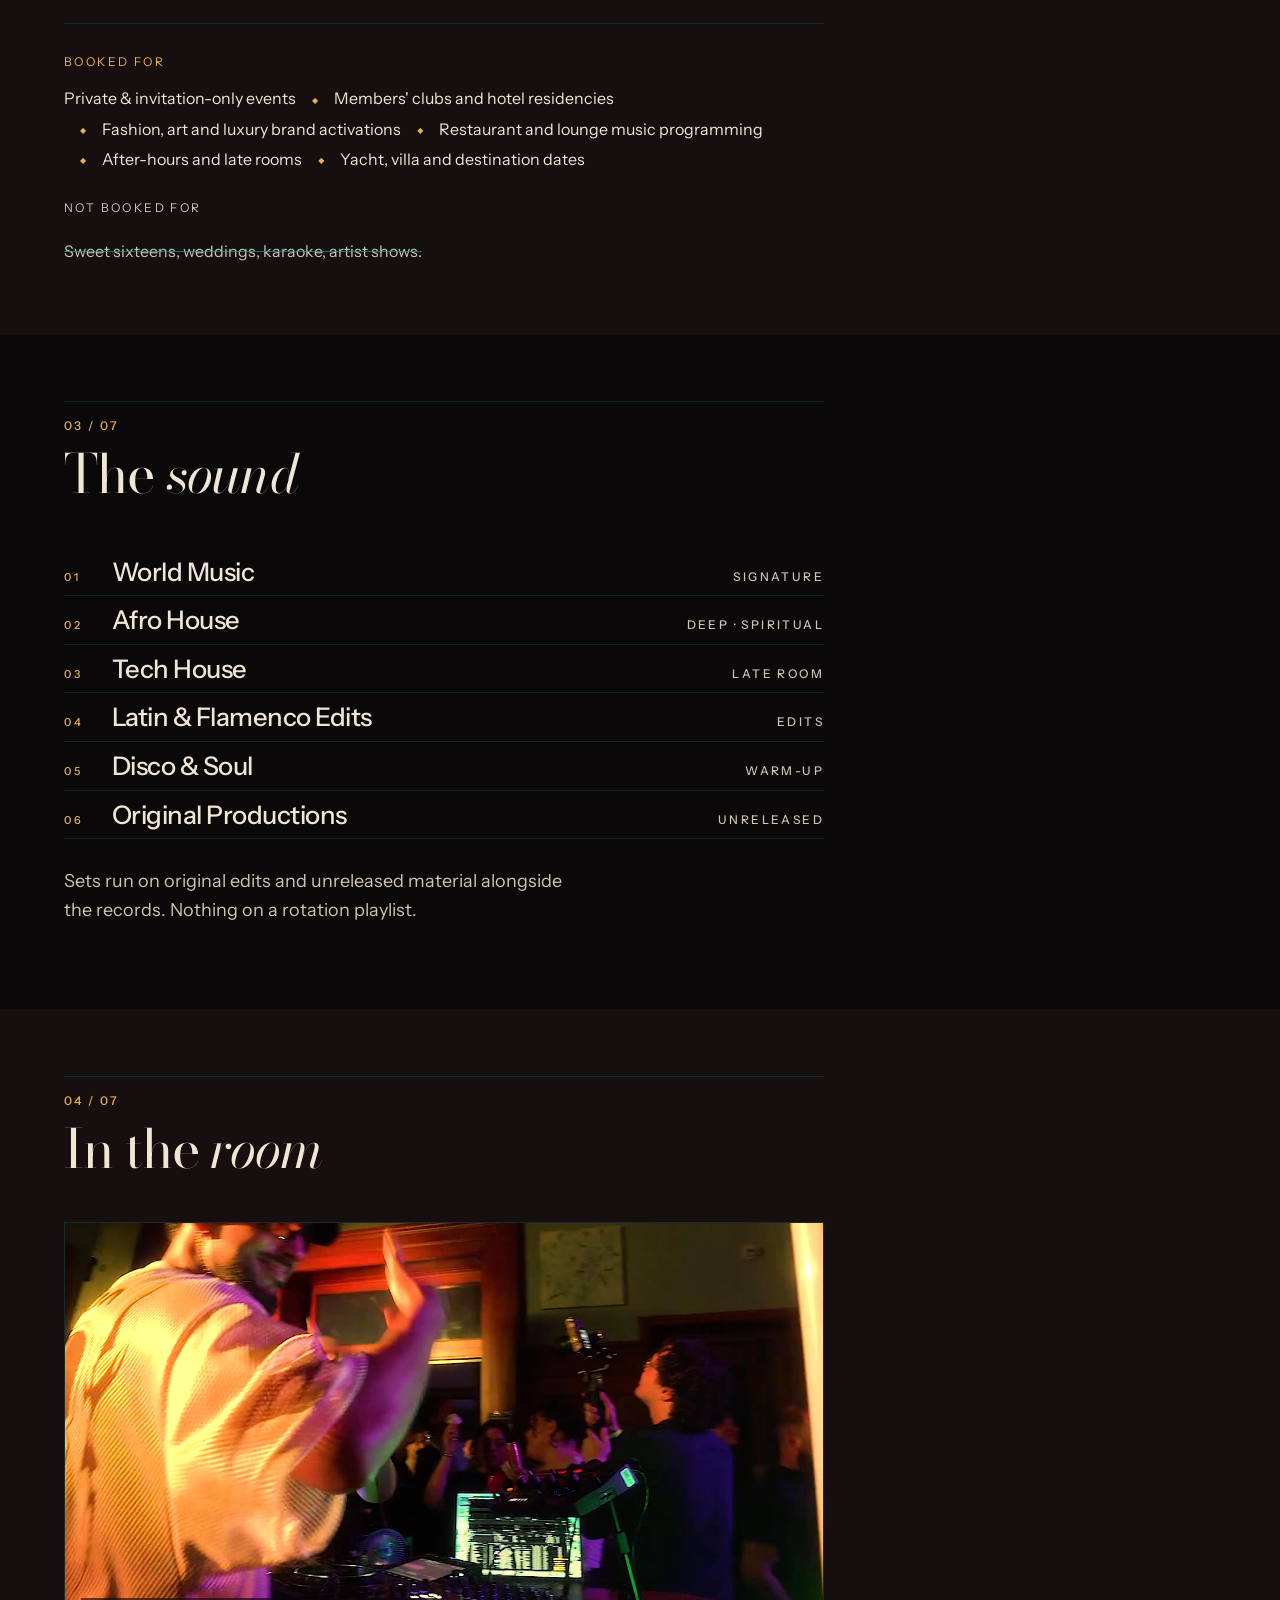
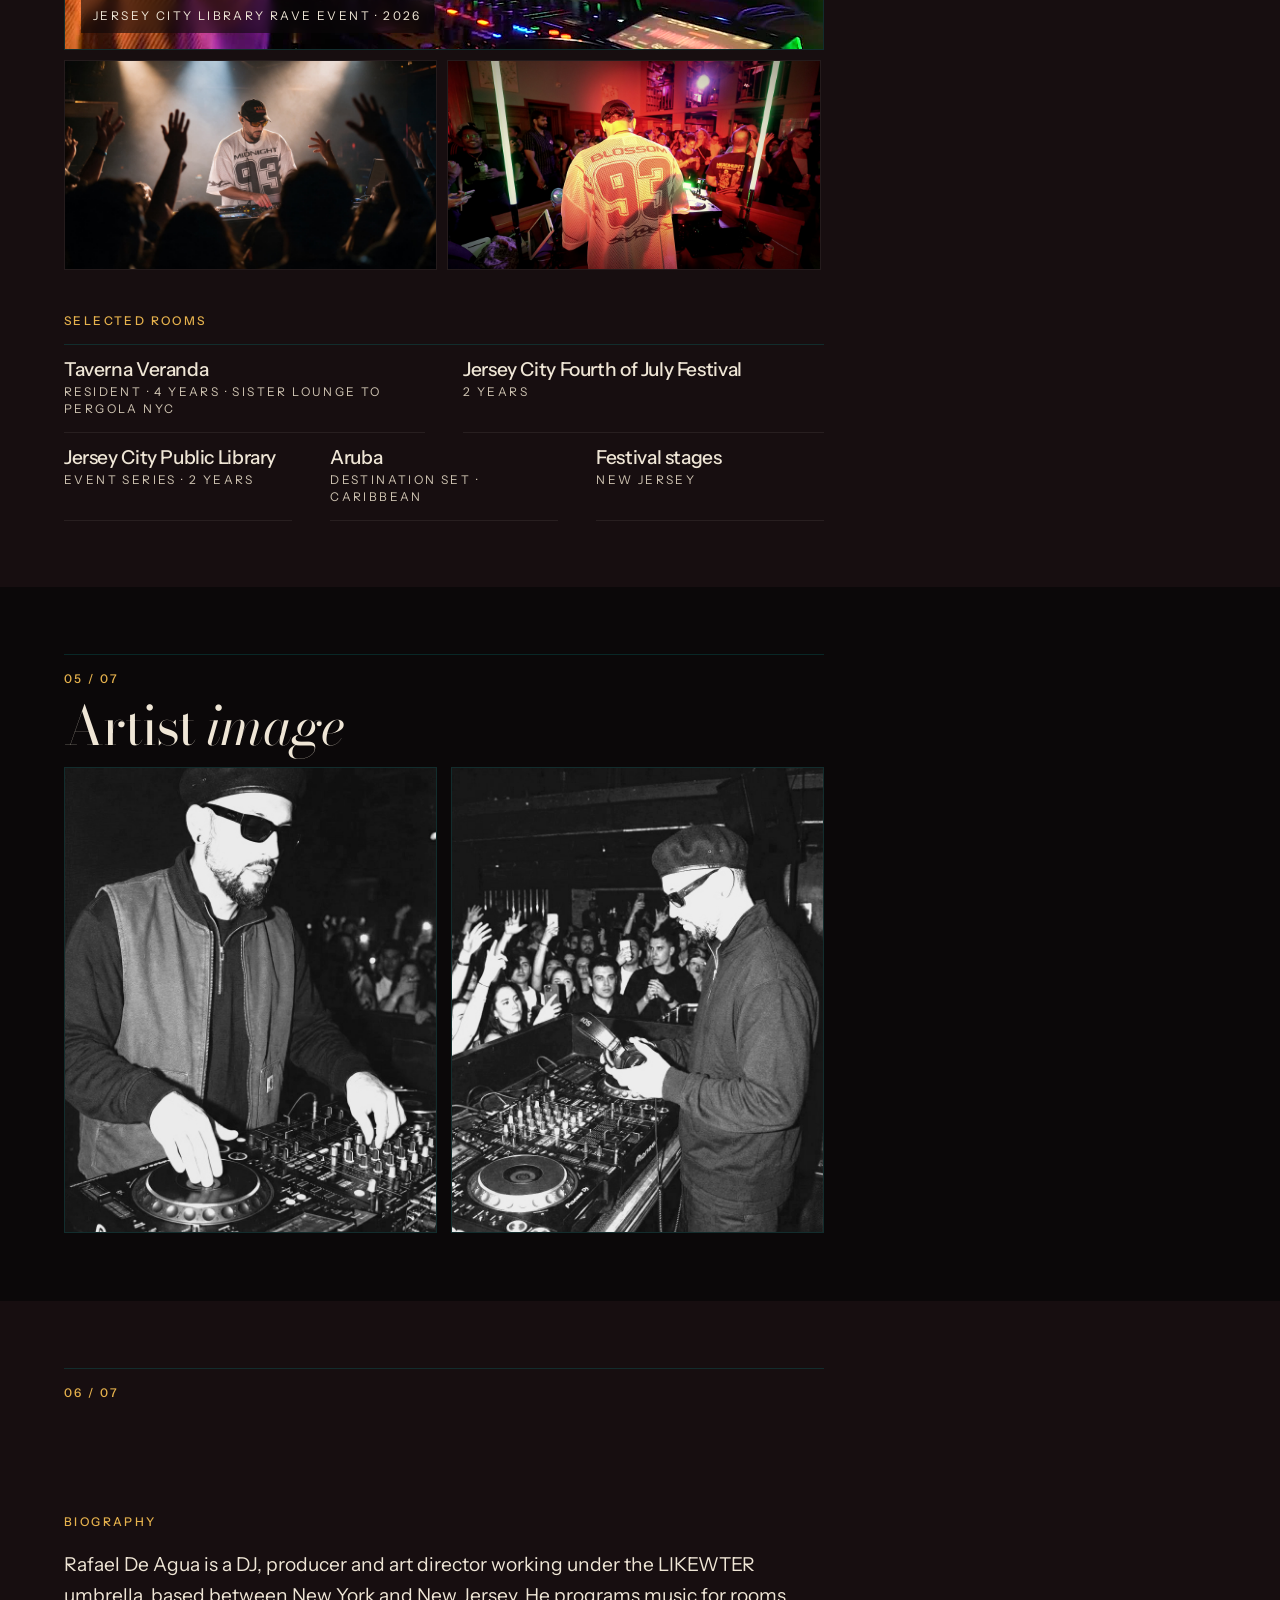
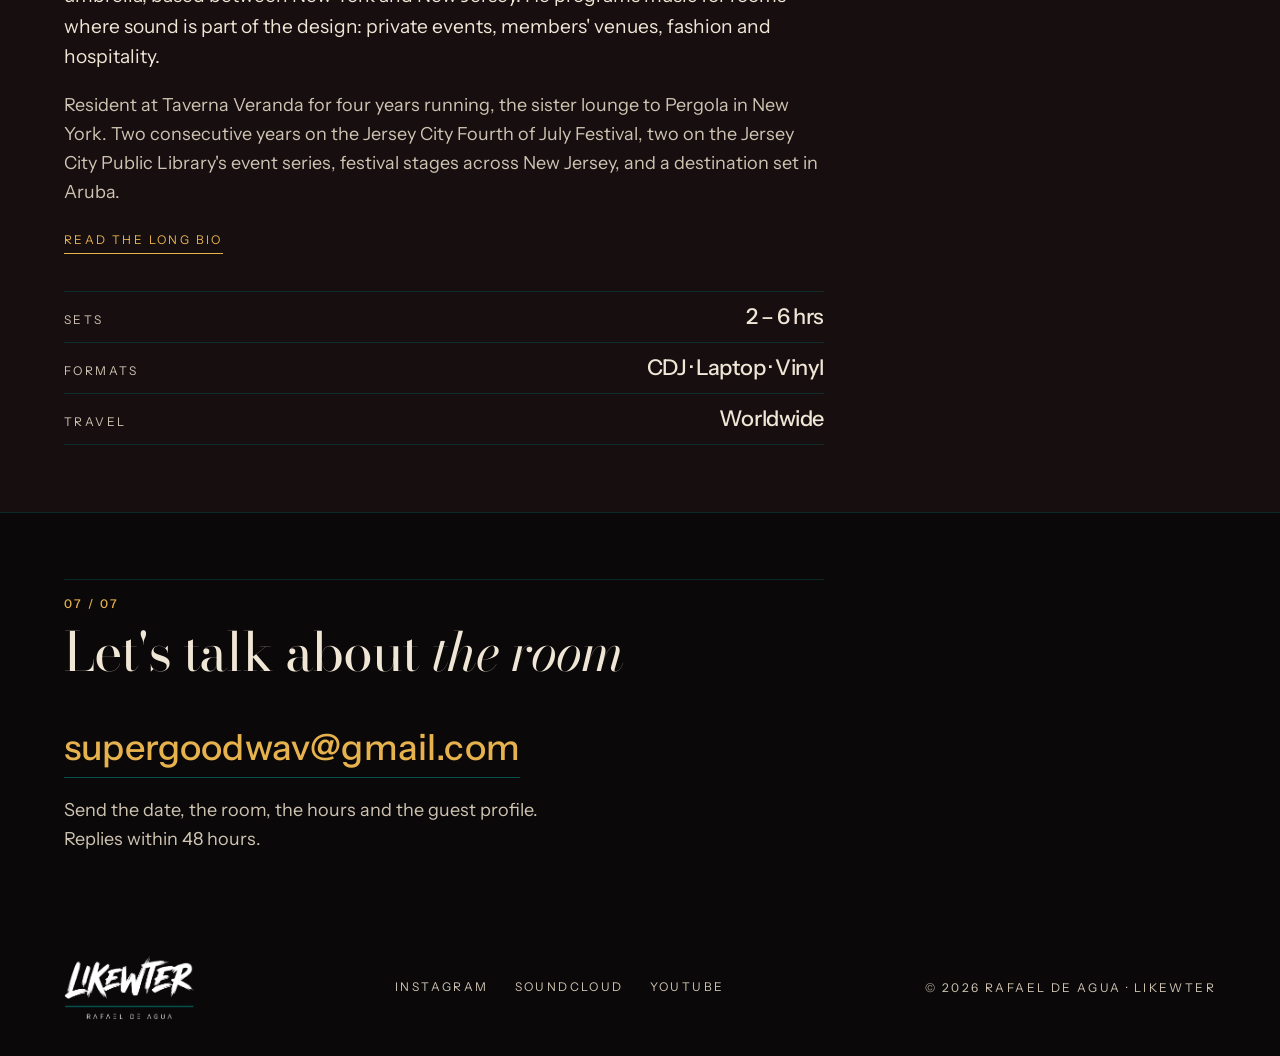
==== commit abd91241: "Artist image: recover artist-03's blown face, and bump the filenames He said the B&W still looked ov" ====
--- a/index.html
+++ b/index.html
@@ -219,9 +219,9 @@
     <div class="gallery" tabindex="0" aria-label="Artist images, scroll sideways">
       <figure><img src="assets/artist-01.jpg" alt="Rafael De Agua on the CDJs, crowd behind the booth"></figure>
       <figure><img src="assets/artist-02.jpg" alt="Rafael De Agua in the booth, hands up on the floor"></figure>
-      <figure><img src="assets/artist-03.jpg" alt="Rafael De Agua cueing on Sony headphones"></figure>
-      <figure><img src="assets/artist-05.jpg" alt="Rafael De Agua, studio portrait"></figure>
-      <figure><img src="assets/artist-06.jpg" alt="Rafael De Agua, full-length studio portrait"></figure>
+      <figure><img src="assets/artist-03-v2.jpg" alt="Rafael De Agua cueing on Sony headphones"></figure>
+      <figure><img src="assets/artist-05-v2.jpg" alt="Rafael De Agua, studio portrait"></figure>
+      <figure><img src="assets/artist-06-v2.jpg" alt="Rafael De Agua, full-length studio portrait"></figure>
     </div>
   </div>
 </section>
--- a/style.css
+++ b/style.css
@@ -82,28 +82,40 @@
 #mixes,#watch,.sec,.contact{scroll-margin-top:64px}
 
 /* hero */
-.hero{position:relative;min-height:100svh;display:grid;grid-template-columns:1.1fr .9fr;align-items:end;padding:0 0 var(--gutter);overflow:clip}
-.hero-copy{padding:140px var(--gutter) 96px;position:relative;z-index:2}
-.hero-title{font-family:var(--name);font-size:clamp(64px,11vw,190px);line-height:.86;margin:14px 0 26px;cursor:default;-webkit-user-select:none;user-select:none}
+/* 🚨 No bottom padding. min-height is 100svh and box-sizing is border-box, but the photo
+   row is ALREADY 100svh tall, so a --gutter bottom pad made the hero 100svh+55 and pushed
+   .hero-meta below the fold — it read as the meta being sliced off. */
+.hero{position:relative;min-height:100svh;display:grid;grid-template-columns:1.1fr .9fr;align-items:end;padding:0;overflow:clip}
+/* bottom padding must clear the absolutely-positioned .hero-meta band
+   (meta height ~54 + its --gutter offset), or the copy runs into it on a short hero */
+.hero-copy{padding:140px var(--gutter) 200px;position:relative;z-index:2}
+.hero-title{font-family:var(--name);font-size:clamp(58px,9.8vw,190px);line-height:.86;margin:14px 0 26px;cursor:default;-webkit-user-select:none;user-select:none}
+/* 🚨 Sized off the COLUMN, not the viewport. Above 900px .hero-copy is only ~45vw wide,
+   so 11vw wrapped "De Agua" to "De Agu / a", which pushed the hero past 100svh and
+   dropped .hero-meta below the fold. "De Agua" measures 4.58em incl. the .9em indent,
+   so the ceiling is (0.55vw - 2*gutter)/4.58 ≈ 9.83vw. */
 /* each letter moves on its own — the name is water */
 .hero-title .ch{display:inline-block;will-change:transform}
 .nav .book{transition:background .25s,color .25s,box-shadow .25s,transform .25s cubic-bezier(.2,.8,.2,1)}
 .hero-title .l2{display:block;padding-left:.9em}
-.hero-sub{max-width:44ch;font-size:clamp(17px,1.3vw,19px);color:var(--paper)}
+.hero-sub{max-width:44ch;margin-bottom:0;font-size:clamp(17px,1.3vw,19px);color:var(--paper)}   /* its 1em trailing margin collapsed unpredictably into the meta gap */
 .hero-photo{position:relative;height:100svh;min-height:640px}
 .hero-photo img{position:absolute;inset:0;width:100%;height:100%;object-fit:cover;object-position:50% 12%;filter:grayscale(.1) contrast(1.05)}
 .hero-photo::after{content:"";position:absolute;inset:0;background:linear-gradient(90deg,var(--bg) 0%,rgba(11,8,9,.35) 28%,transparent 60%),linear-gradient(0deg,var(--bg) 0%,transparent 40%)}
-/* the three facts stay on ONE row at every width; stacking New York / New Jersey is what makes it fit */
-.hero-meta{position:absolute;left:var(--gutter);bottom:var(--gutter);display:flex;gap:40px;z-index:3;flex-wrap:nowrap}
+/* His rule: the three facts stay on ONE row at every width, and stacking New York over
+   New Jersey is what makes that survivable (that cell was the widest).
+   Centred, not left-aligned — "can we have it in the center". Air between them does the
+   de-cluttering; no separators, no extra marks. */
+.hero-meta{position:absolute;left:0;right:0;bottom:var(--gutter);display:flex;justify-content:center;text-align:center;gap:clamp(30px,5.5vw,72px);z-index:3;flex-wrap:nowrap}
 .hero-meta div{line-height:1.4;font-size:12px;letter-spacing:.2em;text-transform:uppercase;color:var(--paper-2);min-width:0;white-space:nowrap}
-.hero-meta strong{display:block;color:var(--paper);font-weight:400;margin-top:4px;line-height:1.4}
+.hero-meta strong{display:block;color:var(--paper);font-weight:400;margin-top:11px;line-height:1.55}
 @media (max-width:900px){
   .hero{grid-template-columns:1fr;align-items:start}
   .hero-photo{position:absolute;inset:0;height:100%;z-index:0}
   .hero-photo::after{background:linear-gradient(0deg,var(--bg) 0%,rgba(11,8,9,.6) 55%,rgba(11,8,9,.2) 100%)}
   .hero{overflow:visible;min-height:100svh;height:auto}
-  .hero-copy{padding-top:52svh;z-index:2}
-  .hero-meta{position:static;padding:24px var(--gutter) 0;gap:clamp(12px,4vw,22px);flex-wrap:nowrap}
+  .hero-copy{padding-top:52svh;padding-bottom:0;z-index:2}   /* meta is in flow below 900, it carries its own top padding */
+  .hero-meta{position:static;padding:clamp(52px,8vw,68px) var(--gutter) 0;gap:clamp(16px,5vw,34px);flex-wrap:nowrap}
   .hero-meta div{line-height:1.4;font-size:clamp(10px,2.8vw,12px);letter-spacing:.2em}
 }
 
@@ -114,7 +126,13 @@
 @keyframes mq{to{transform:translateX(-50%)}}
 
 /* sections */
-.sec{padding:clamp(52px,7vw,104px) var(--gutter);position:relative}
+/* 🚨 "way too much negative space ... it looks all too blended".
+   Two halves of one problem: 72+72 = 144px of dead space between sections, and no
+   boundary anywhere, so the space read as void instead of breathing room.
+   Padding comes down, and EVERY OTHER section sits on a lifted band — a rule applied
+   across the page, not a one-off inverted section. */
+.sec{padding:clamp(44px,5.2vw,76px) var(--gutter);position:relative}
+.sec:nth-of-type(even){background:var(--ink)}
 .sec>*+*{margin-top:var(--stack)}
 /* number stacked above the title, a hairline opening each section, aligned to the 760 column */
 .sec-head{max-width:760px;border-top:1px solid var(--line);padding-top:16px}
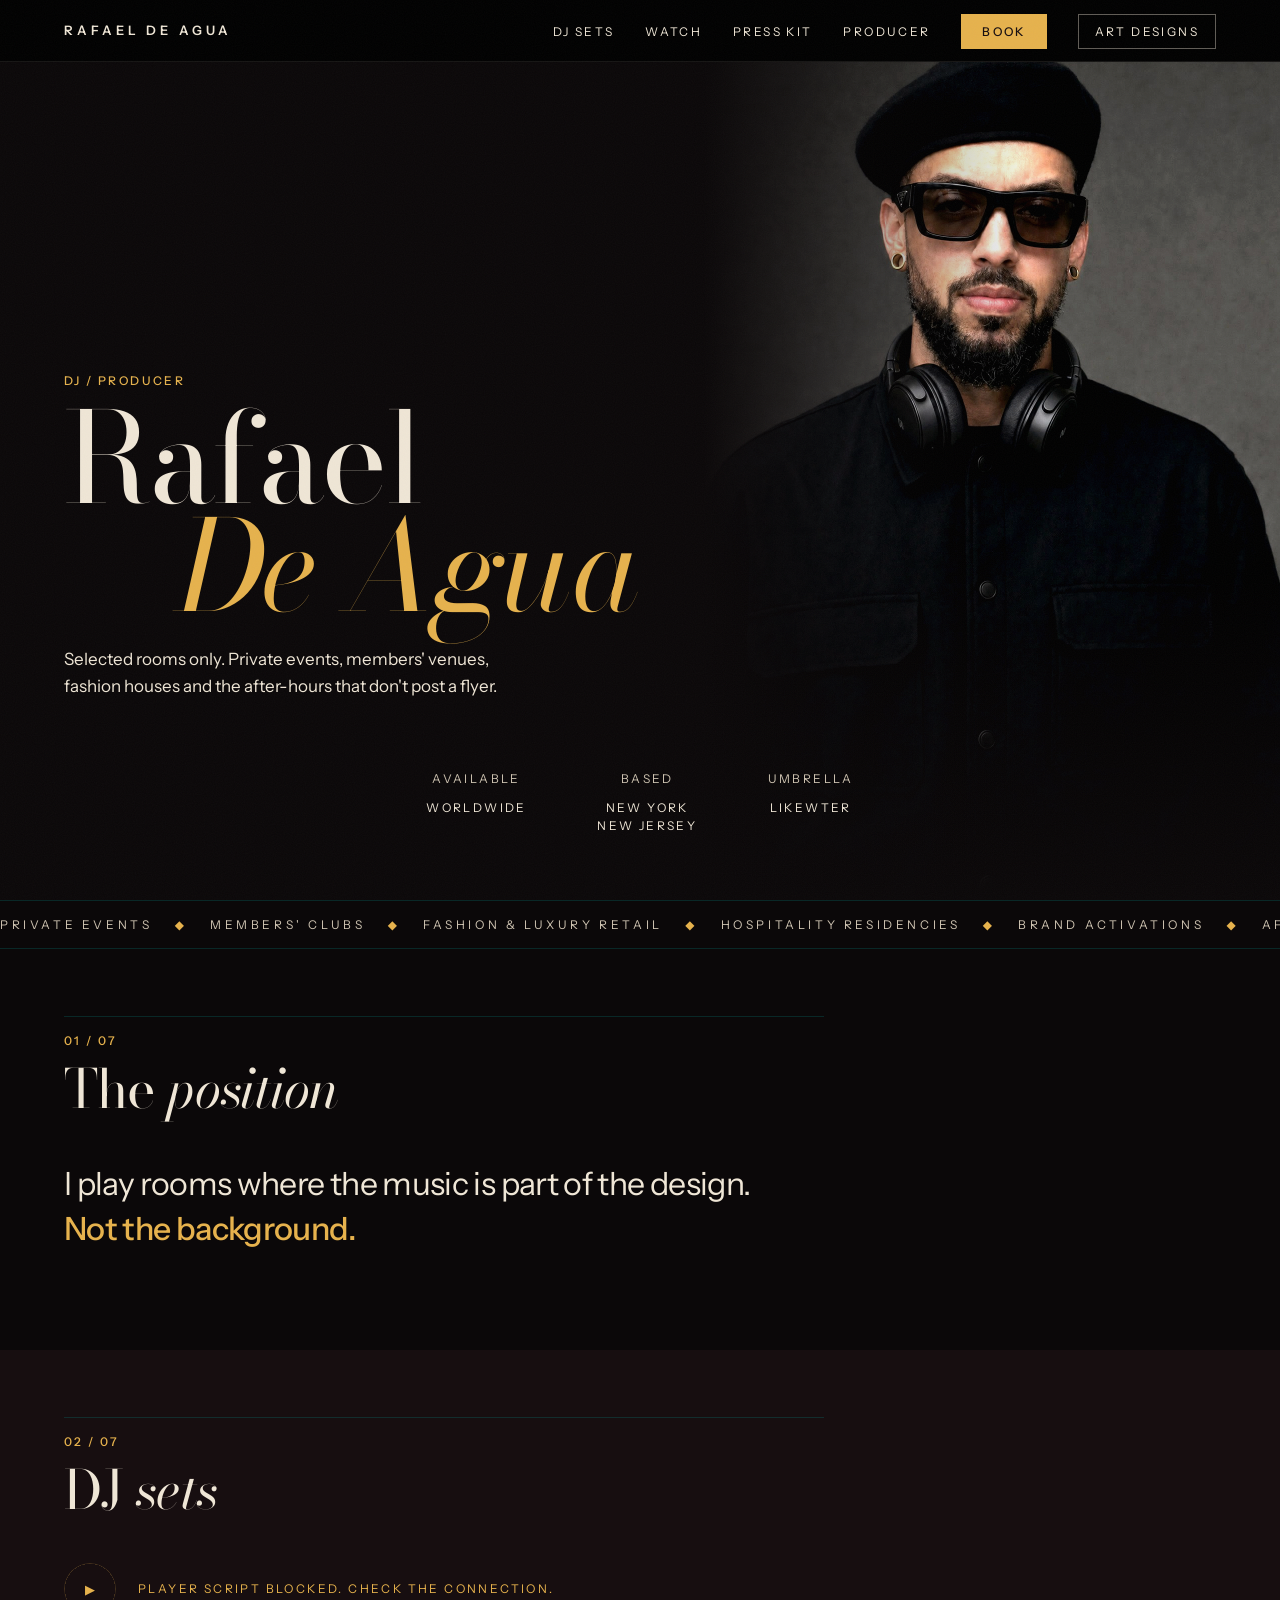
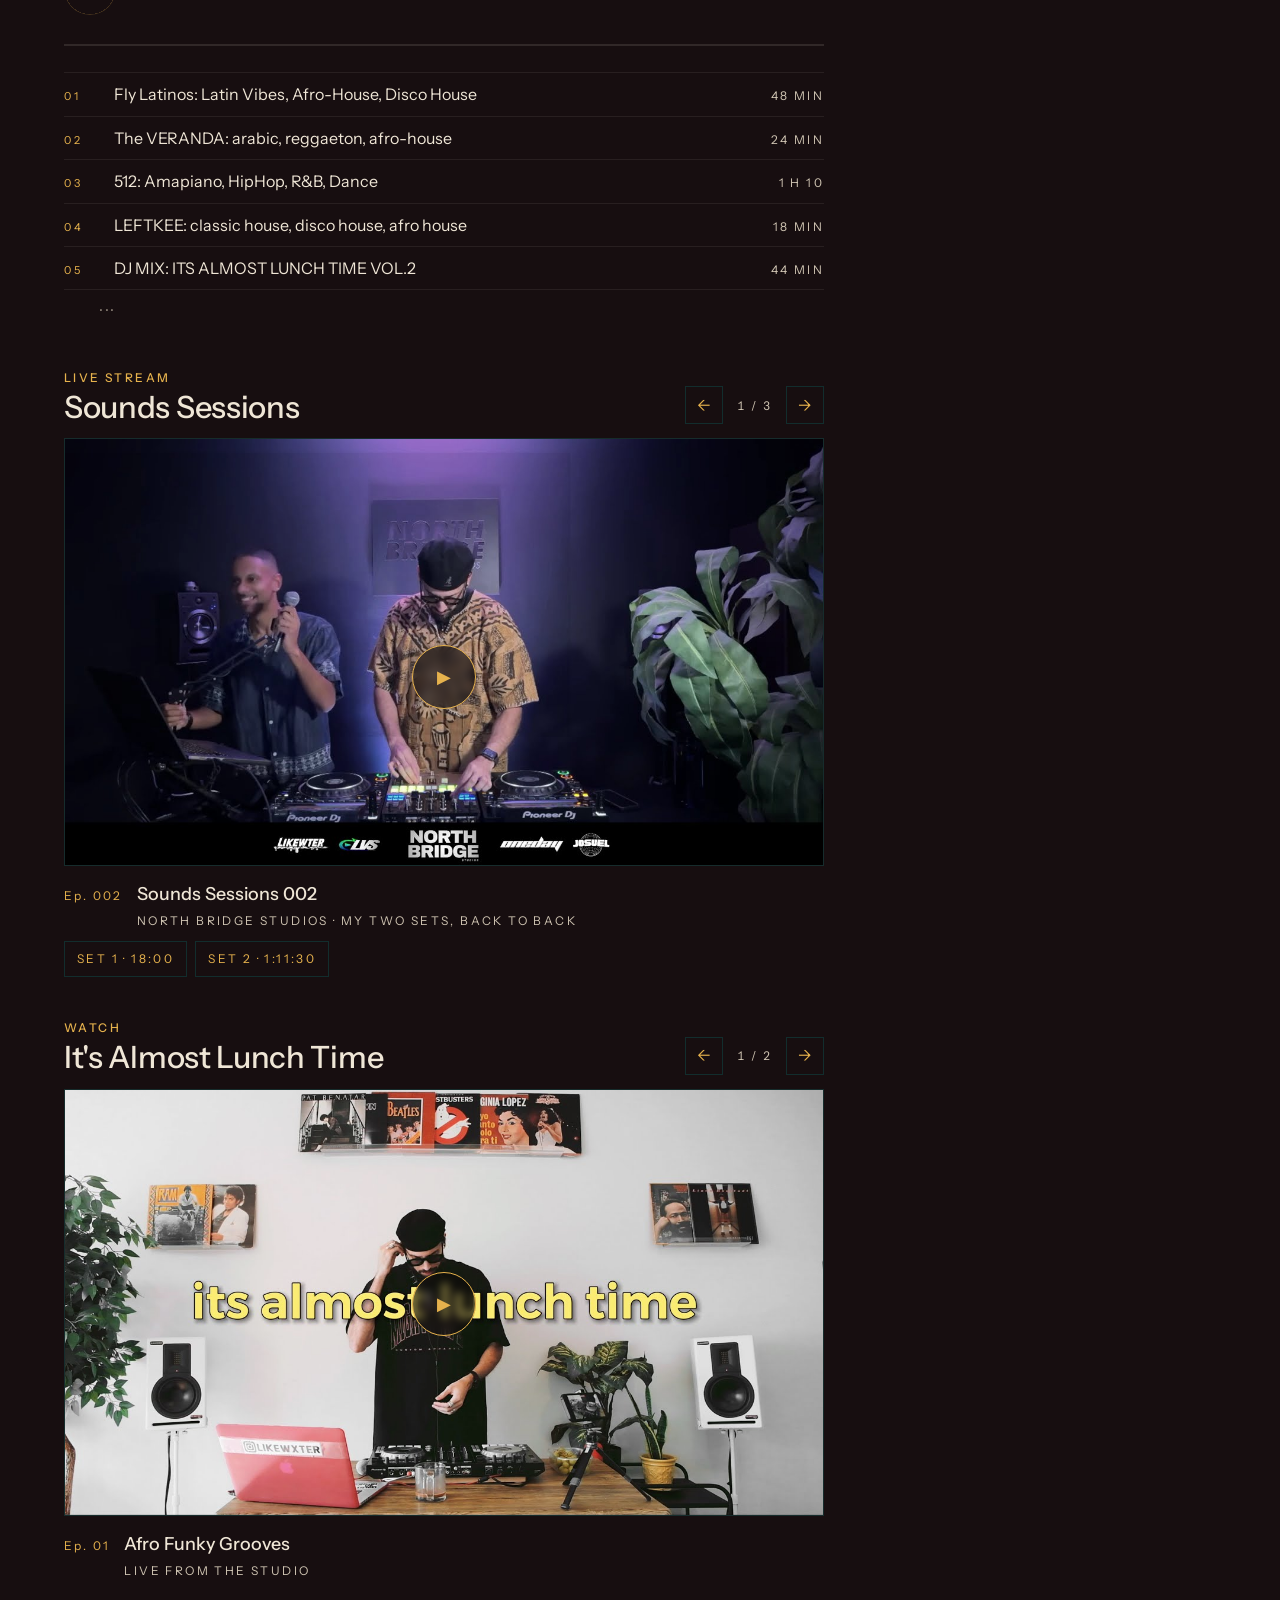
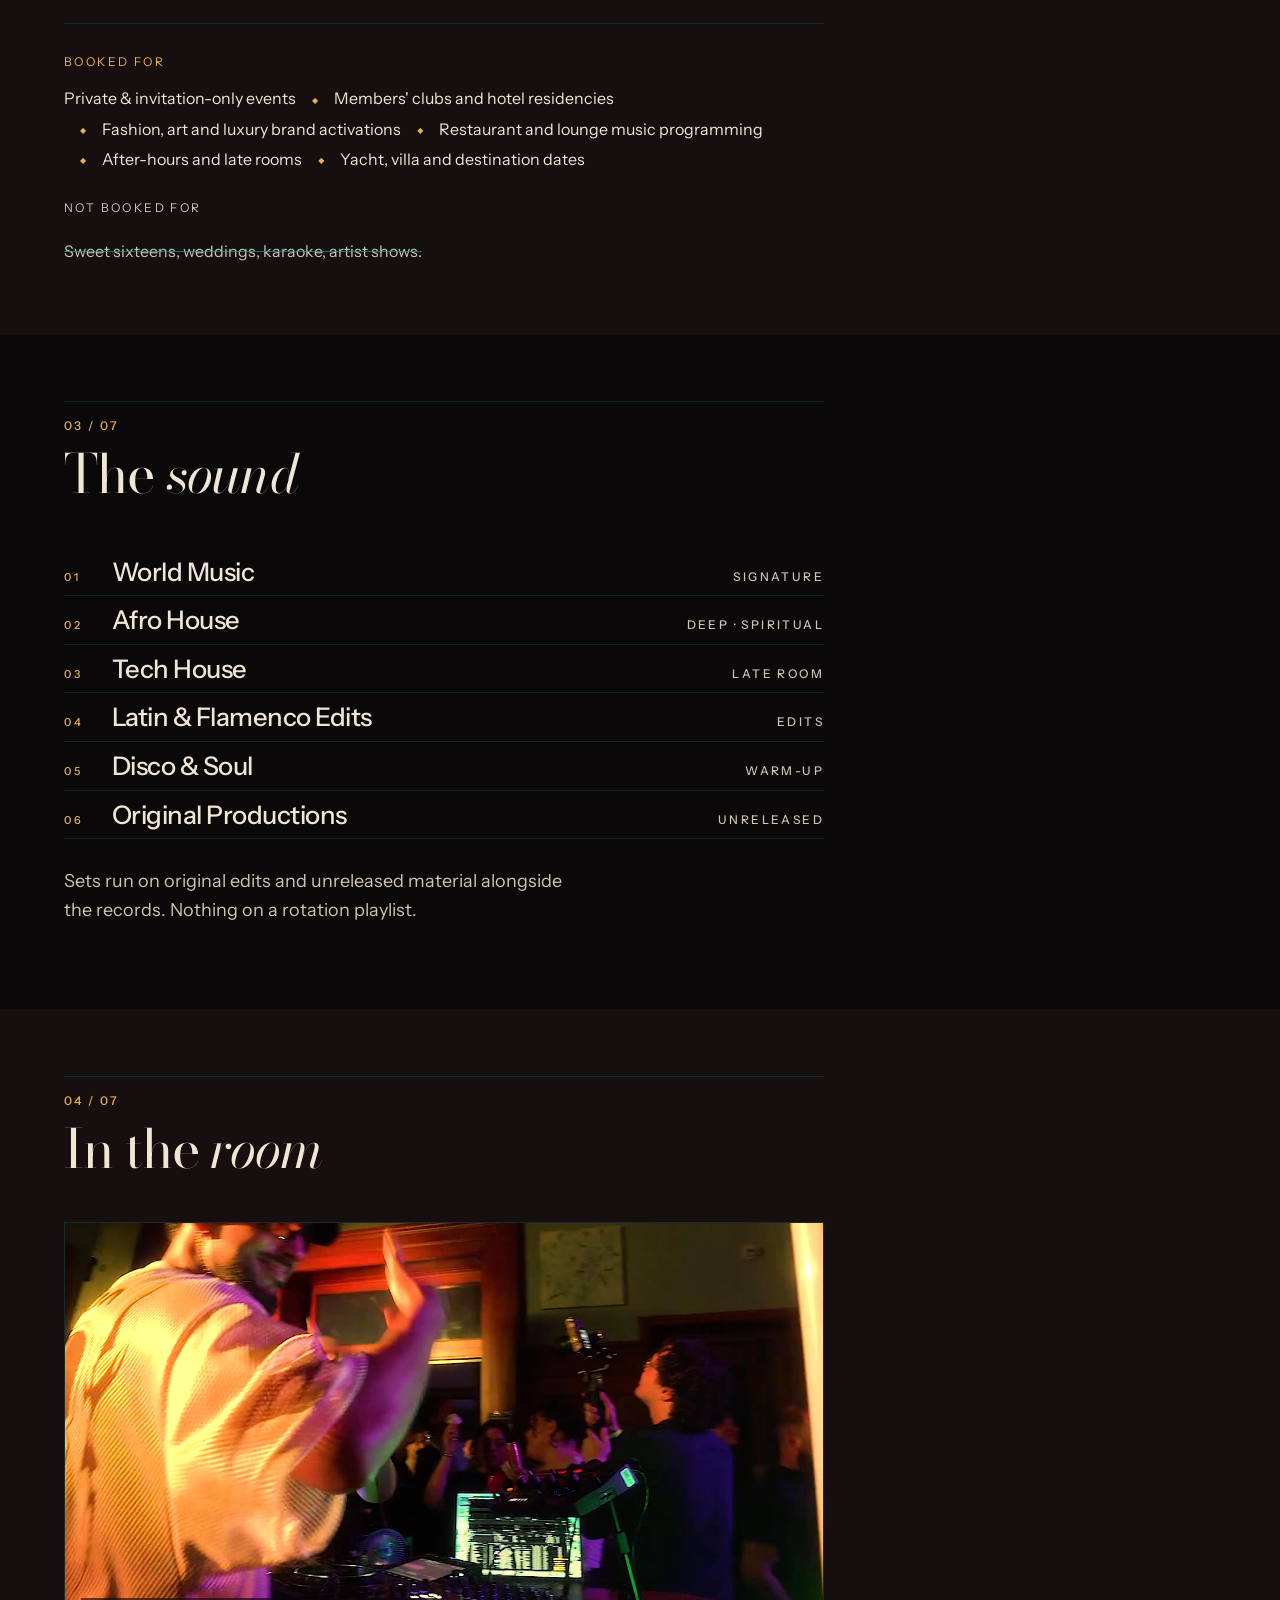
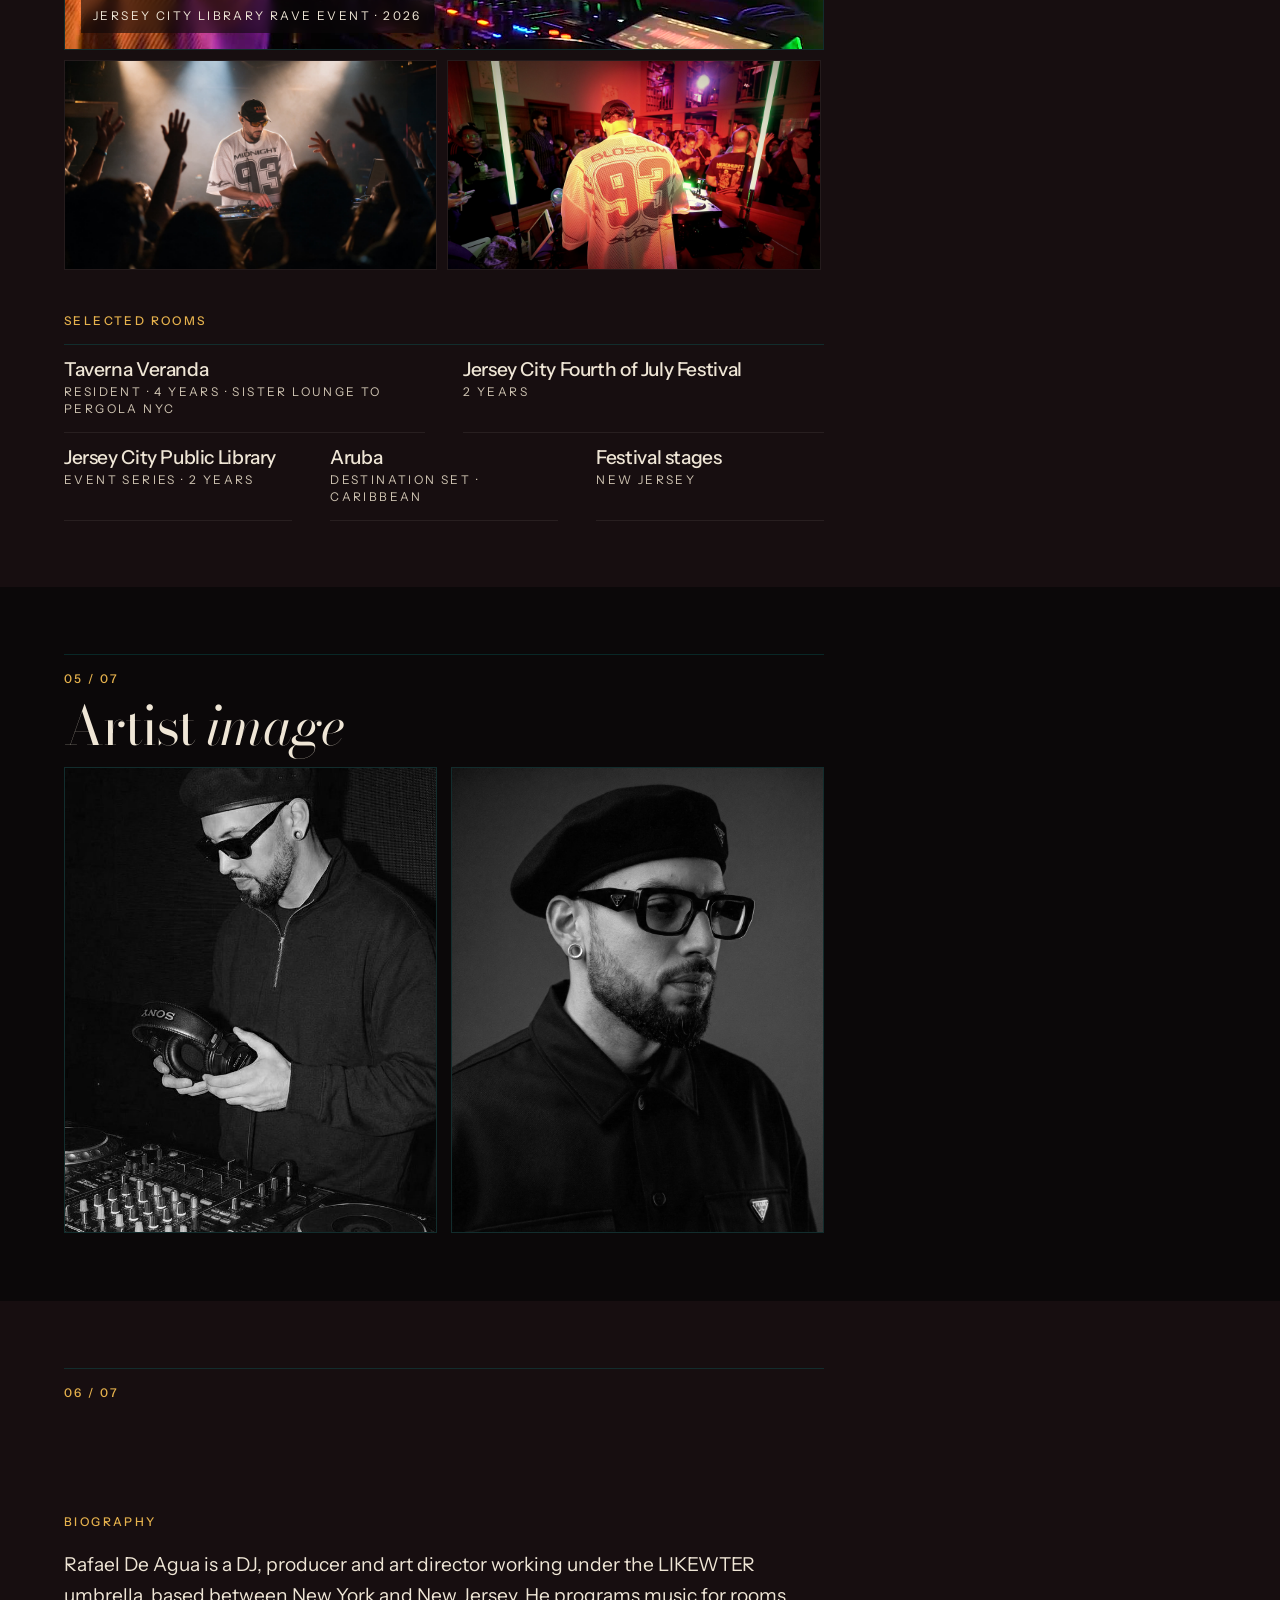
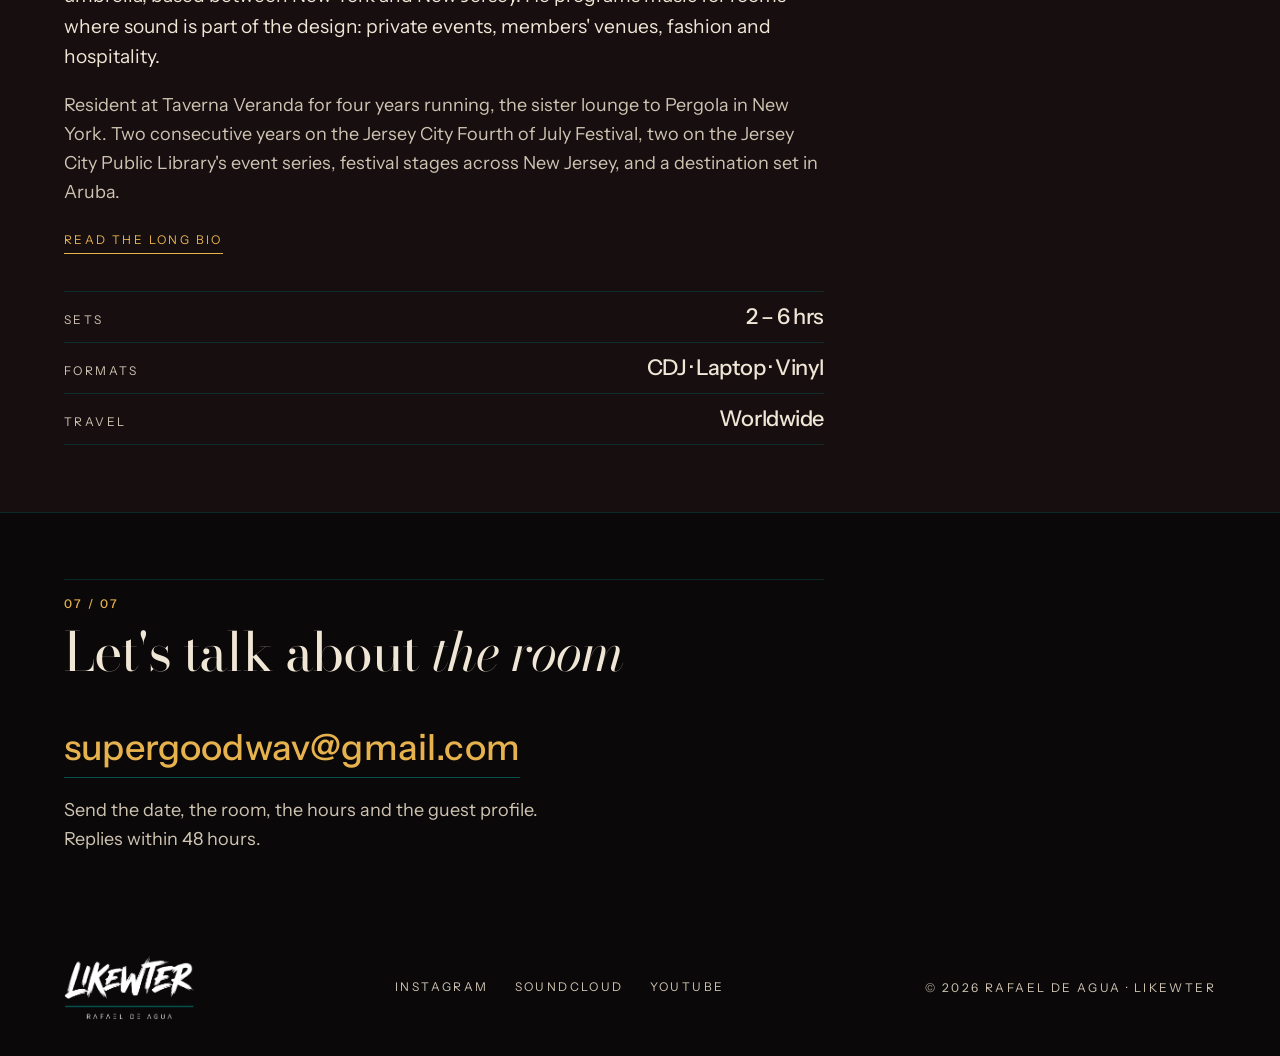
==== commit eeb7fd73: "Artist image: his four chosen shots, from his own B&W grades He pasted four and said use these. Foun" ====
--- a/index.html
+++ b/index.html
@@ -217,11 +217,10 @@
   <!-- two frames on screen, slide for the rest. Same strip behaviour as In the room. -->
   <div class="artist-strip slideshow rv">
     <div class="gallery" tabindex="0" aria-label="Artist images, scroll sideways">
-      <figure><img src="assets/artist-01.jpg" alt="Rafael De Agua on the CDJs, crowd behind the booth"></figure>
-      <figure><img src="assets/artist-02.jpg" alt="Rafael De Agua in the booth, hands up on the floor"></figure>
-      <figure><img src="assets/artist-03-v2.jpg" alt="Rafael De Agua cueing on Sony headphones"></figure>
-      <figure><img src="assets/artist-05-v2.jpg" alt="Rafael De Agua, studio portrait"></figure>
-      <figure><img src="assets/artist-06-v2.jpg" alt="Rafael De Agua, full-length studio portrait"></figure>
+      <figure><img src="assets/artist-cueing.jpg" alt="Rafael De Agua cueing on Sony headphones"></figure>
+      <figure><img src="assets/artist-profile.jpg" alt="Rafael De Agua, studio portrait in profile"></figure>
+      <figure><img src="assets/artist-jersey.jpg" alt="Rafael De Agua at the decks in the MIDNIGHT 93 jersey"></figure>
+      <figure><img src="assets/artist-front.jpg" alt="Rafael De Agua, studio portrait"></figure>
     </div>
   </div>
 </section>
--- a/style.css
+++ b/style.css
@@ -298,7 +298,7 @@
 .artist-strip .gallery{height:auto;gap:14px;scroll-snap-type:x mandatory;padding-bottom:2px}
 .artist-strip .gallery figure{flex:0 0 calc(50% - 7px);height:auto;aspect-ratio:4/5;scroll-snap-align:start;
   border:1px solid var(--line);background:var(--ink)}
-.artist-strip .gallery img{filter:grayscale(1) contrast(1.04);transition:opacity .3s}
+.artist-strip .gallery img{filter:grayscale(1);transition:opacity .3s}   /* HIS files are already graded B&W - no contrast bump on top of his grade */
 .artist-strip .gallery figure:hover img{opacity:.85}
 
 /* press kit */
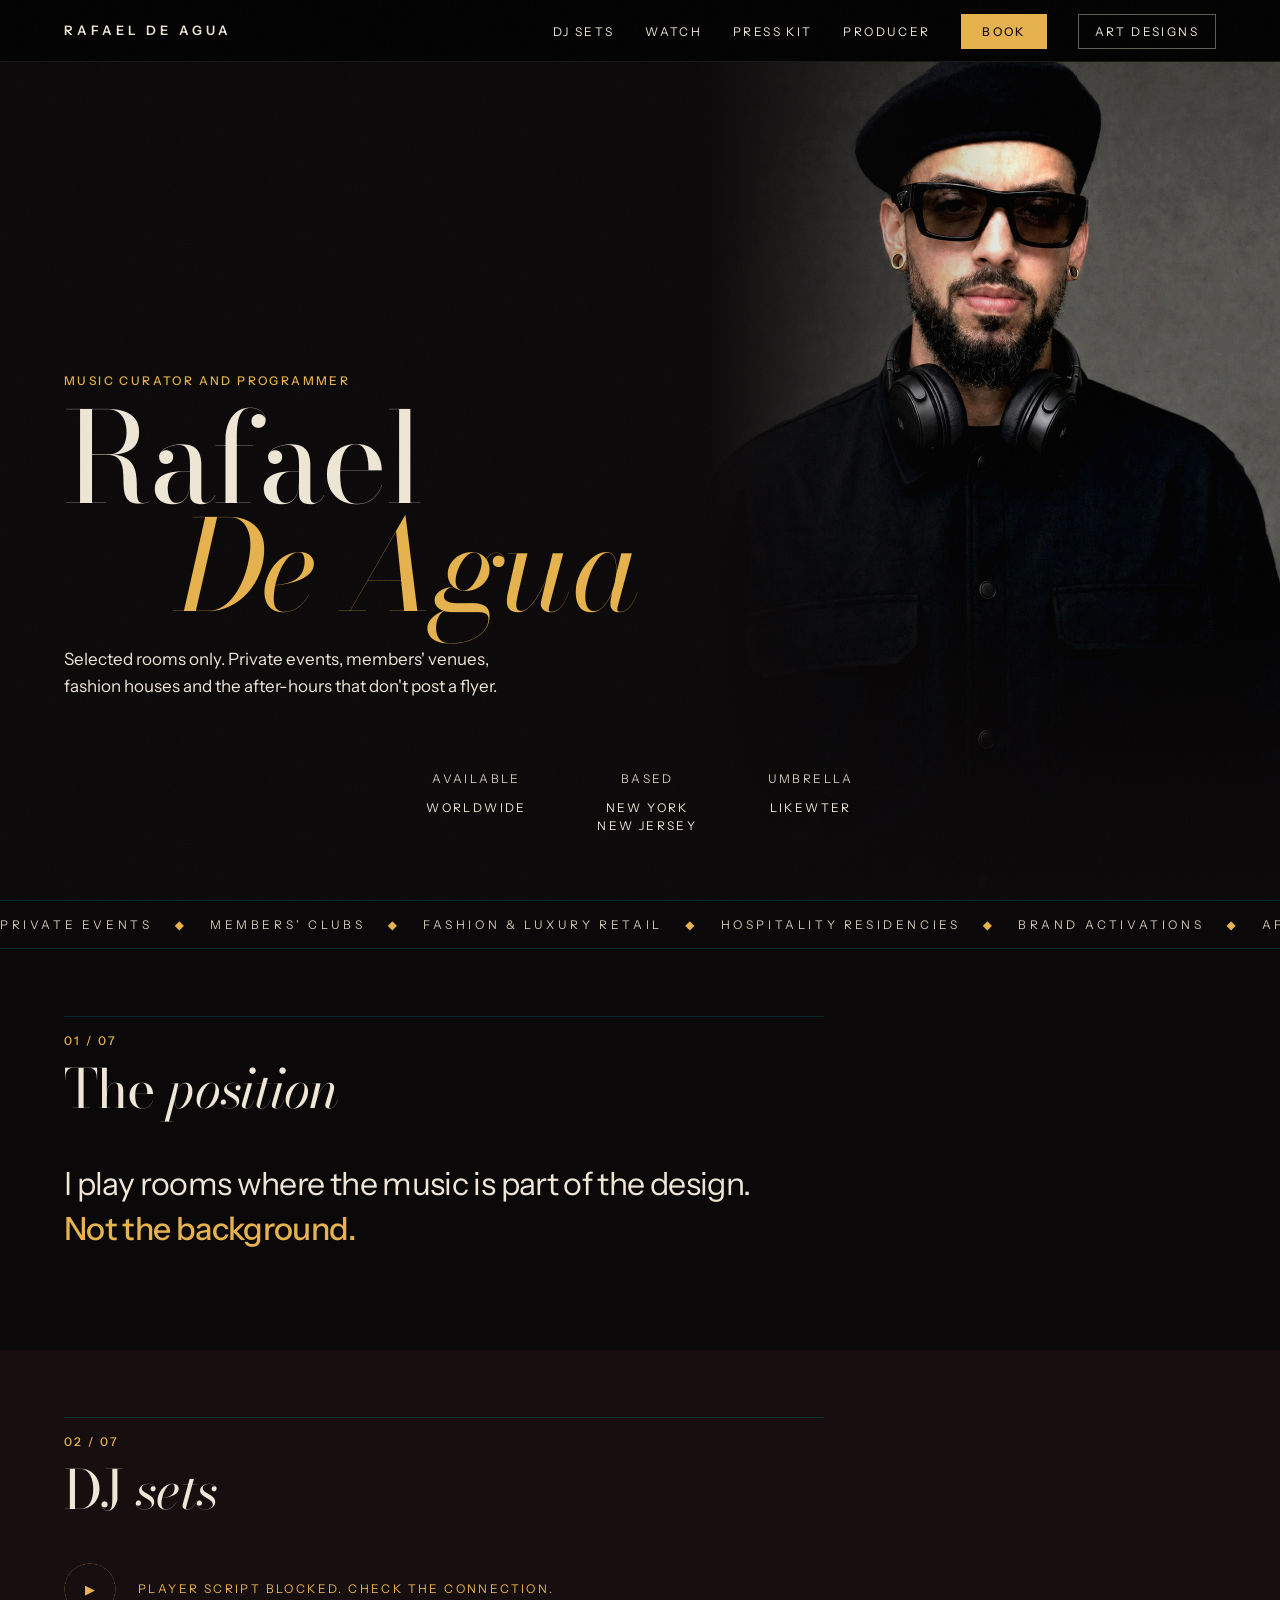
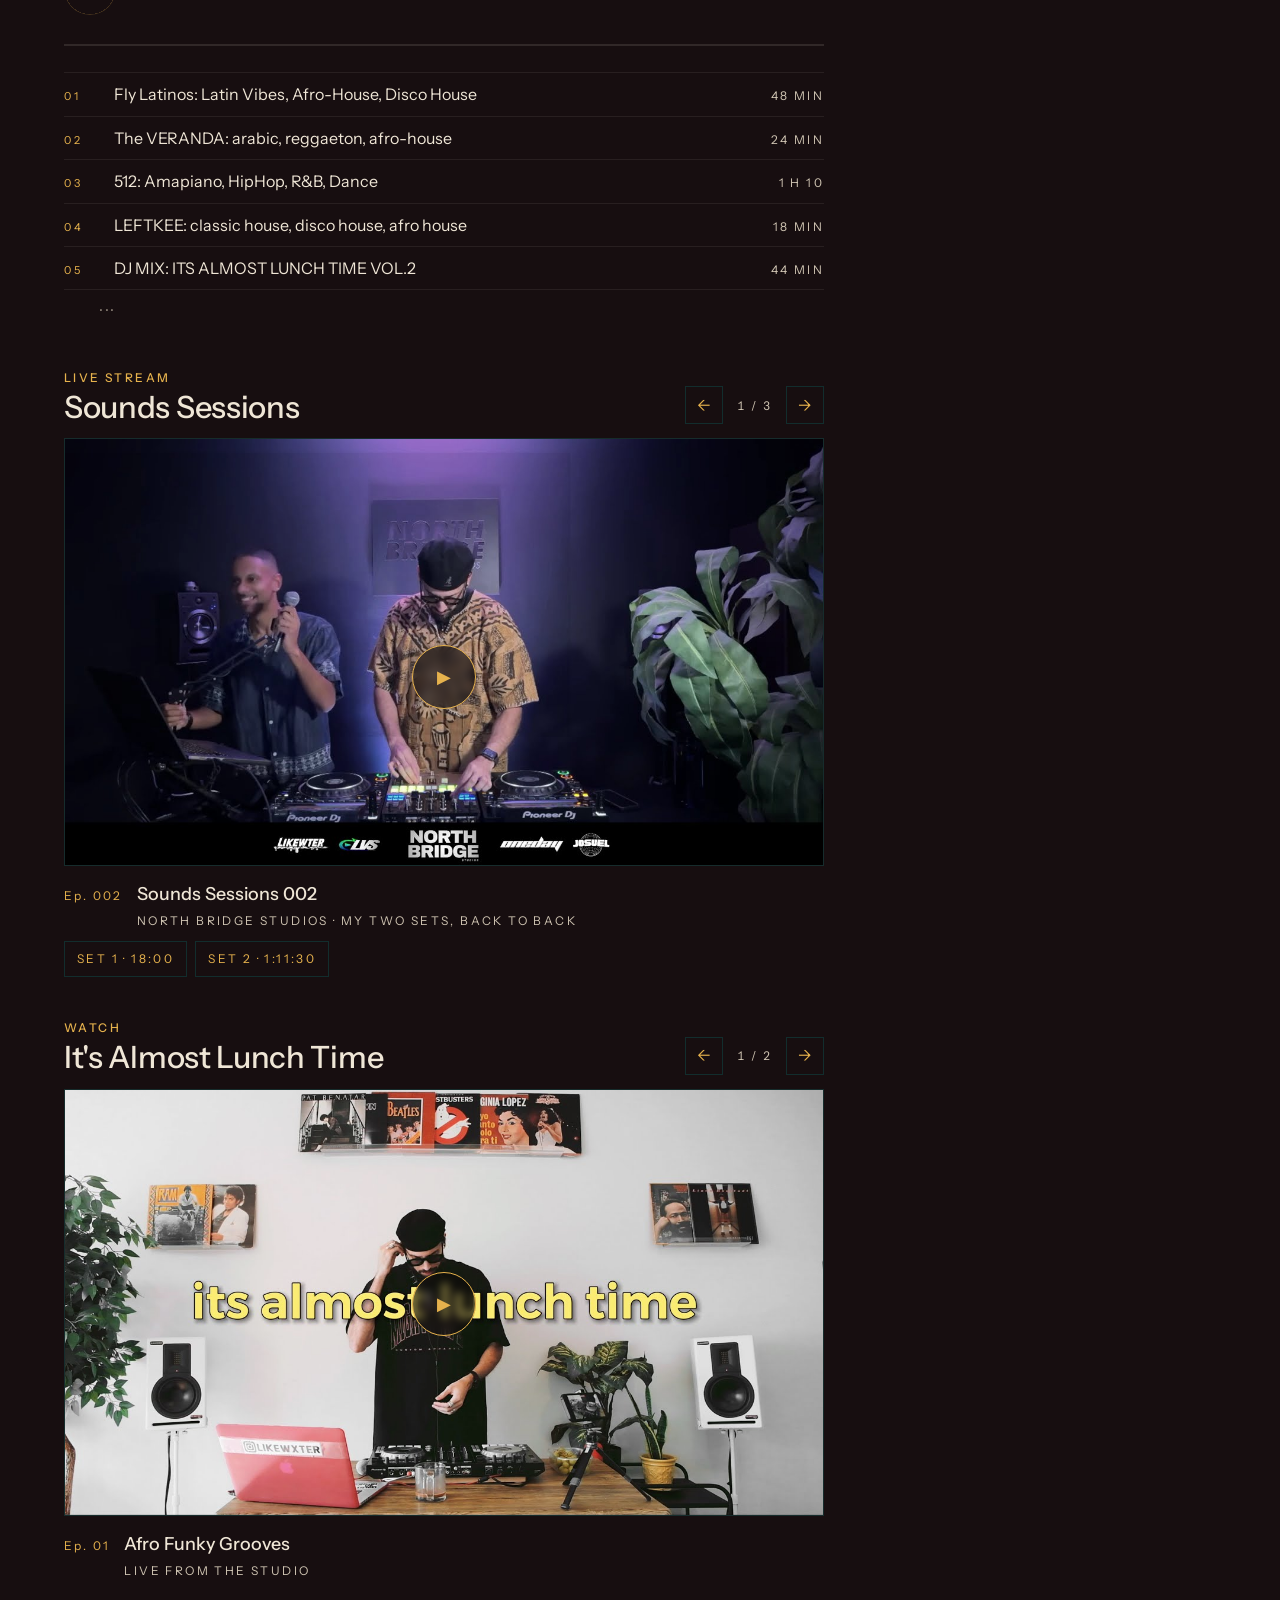
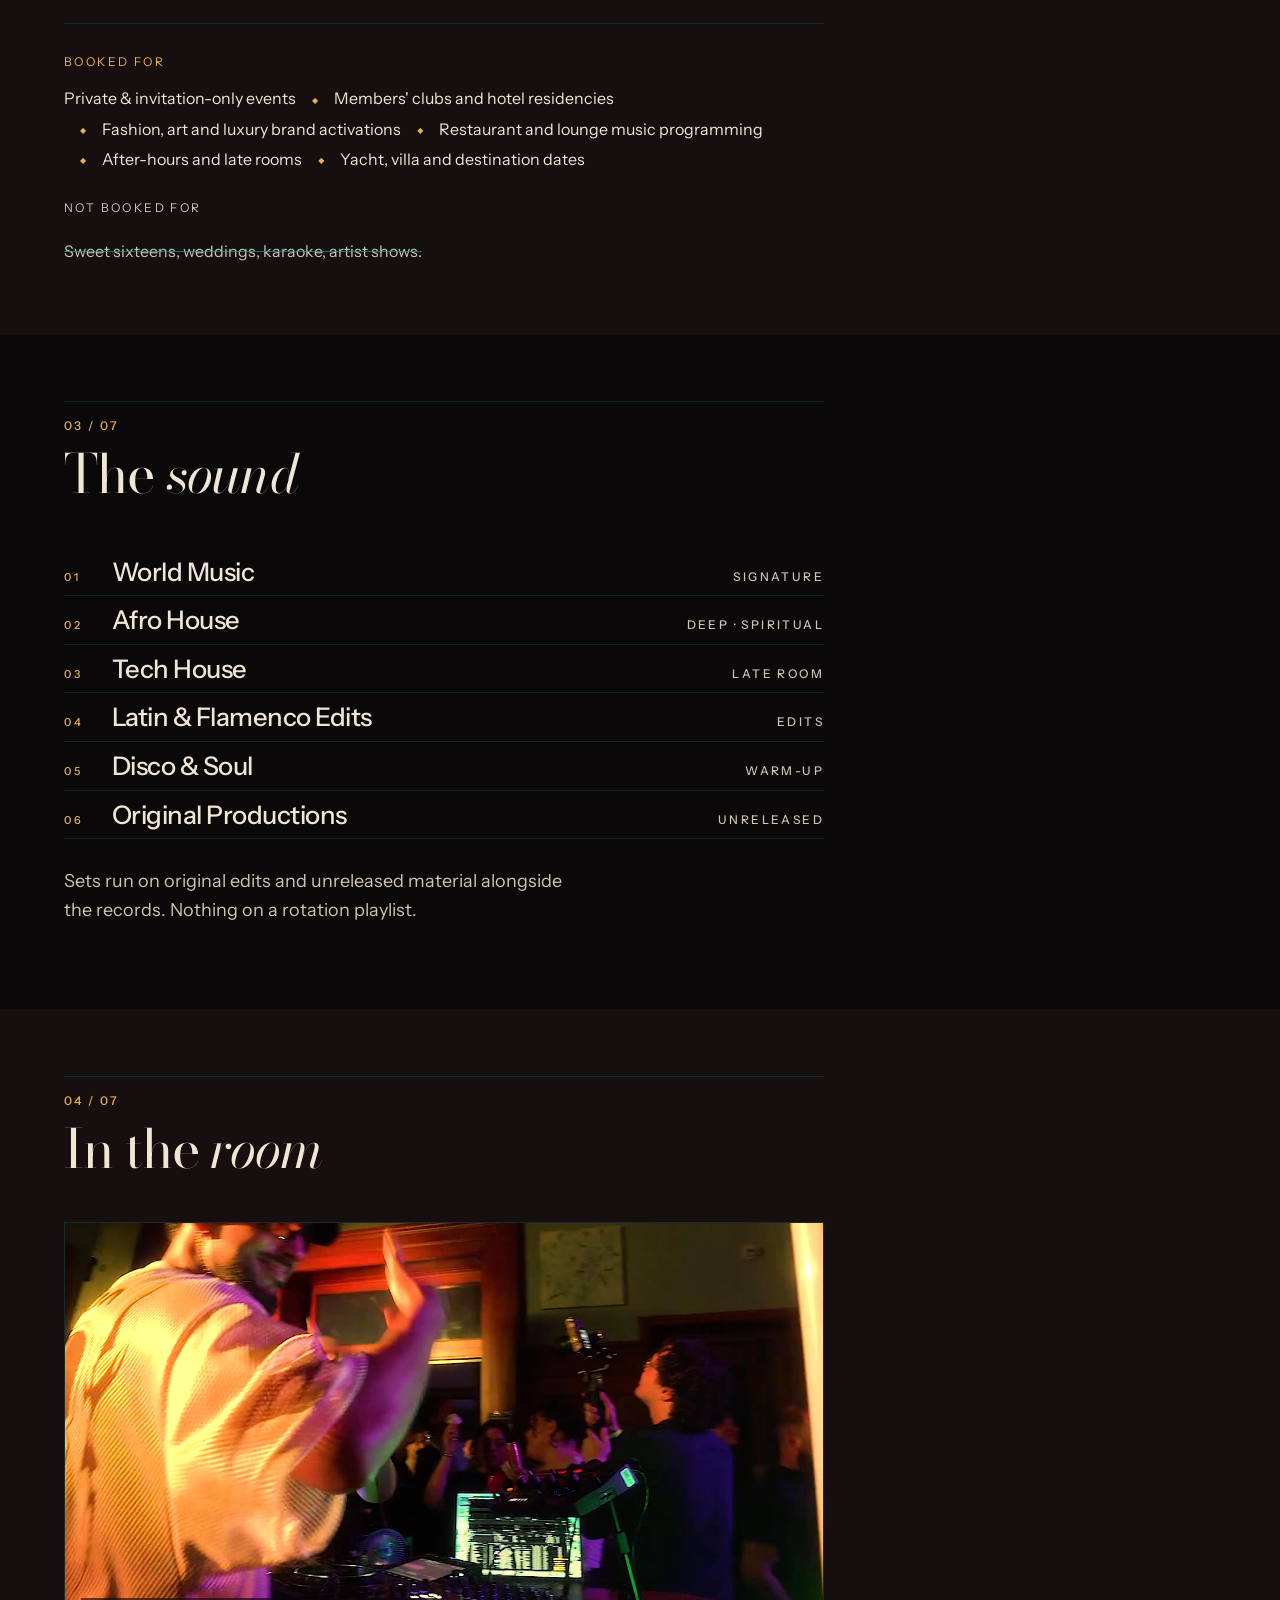
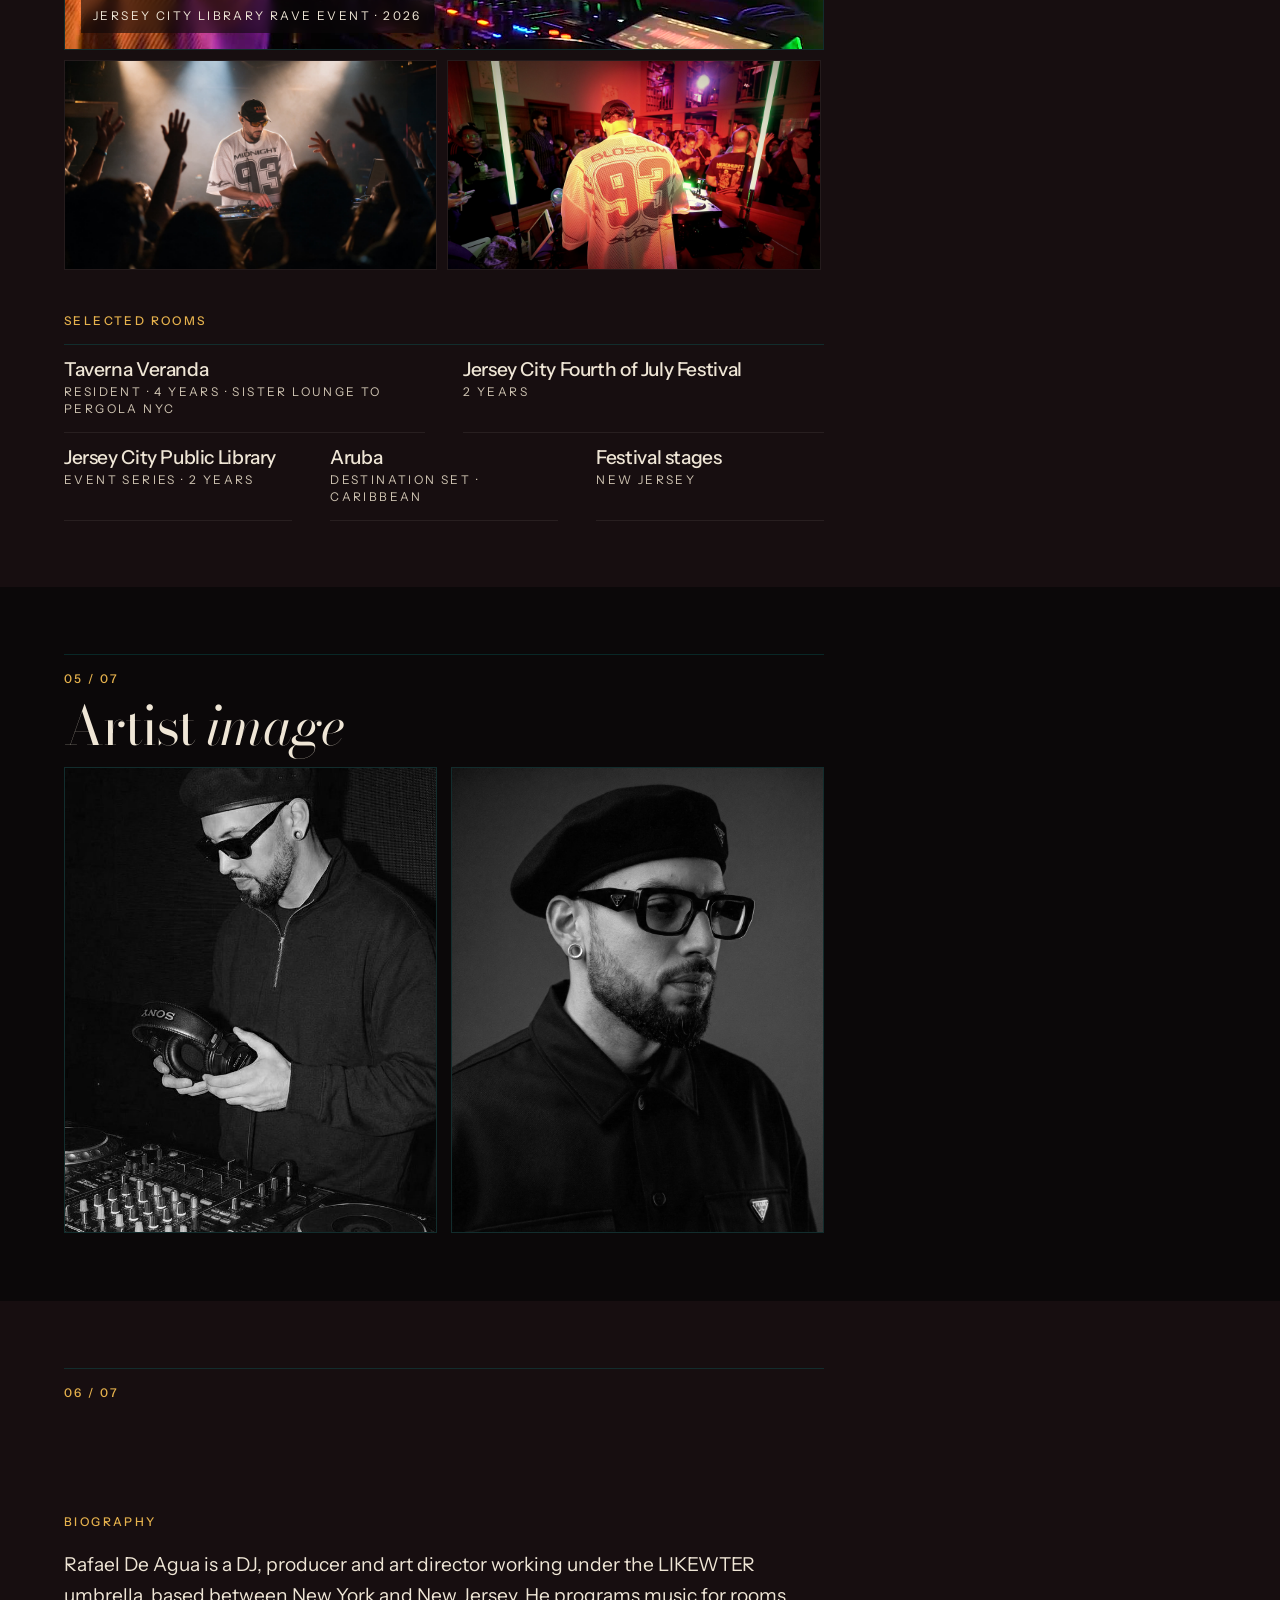
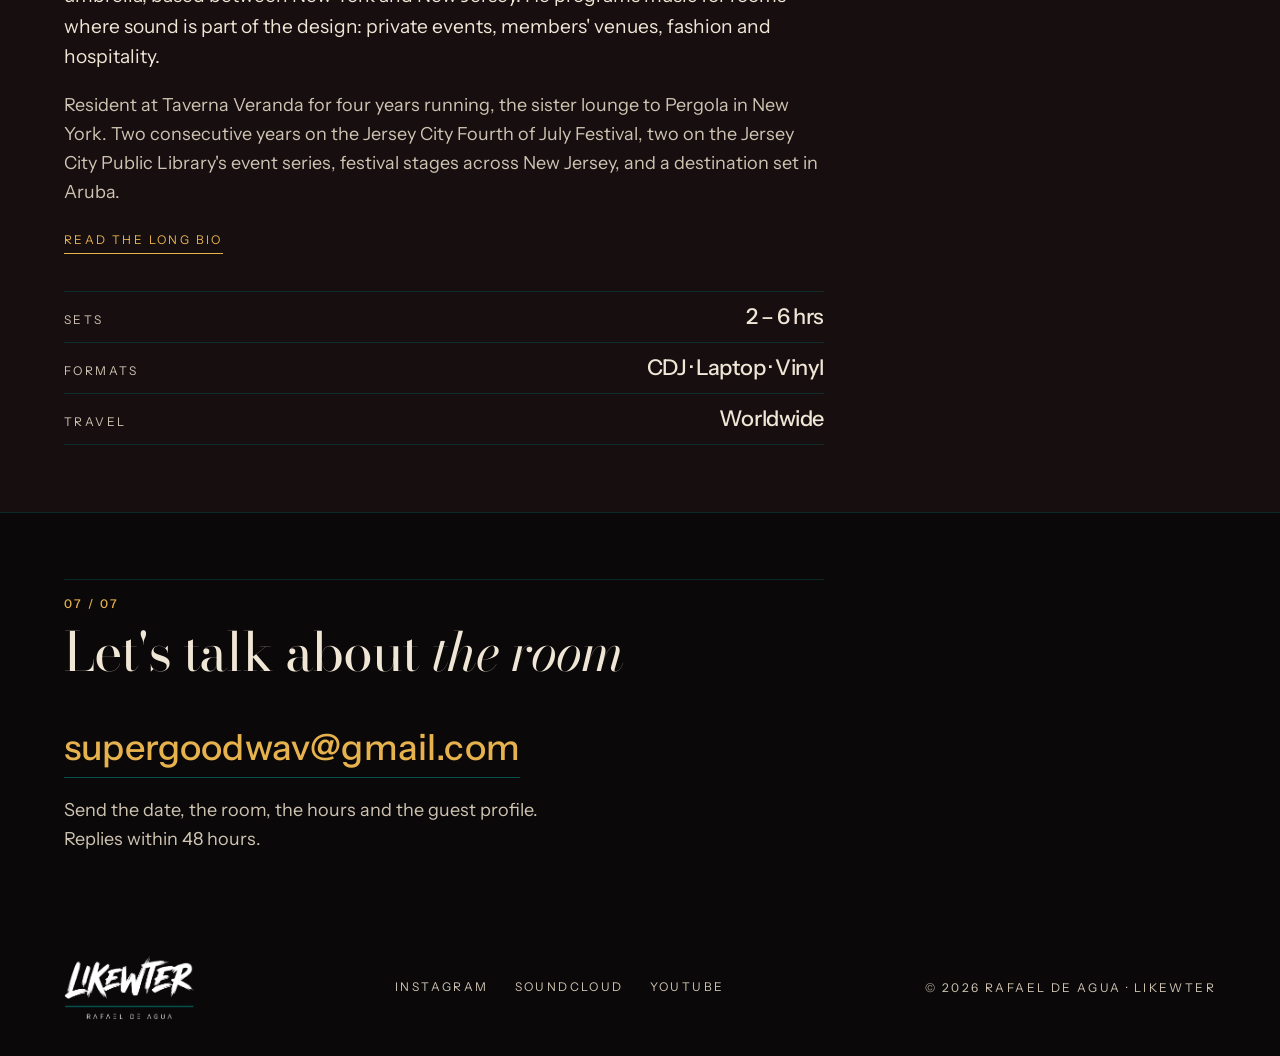
==== commit beb9700a: "Role line: Music Curator and Programmer His ask, pointing at the link preview card. Changed in all f" ====
--- a/index.html
+++ b/index.html
@@ -3,19 +3,19 @@
 <head>
 <meta charset="utf-8">
 <meta name="viewport" content="width=device-width,initial-scale=1">
-<title>Rafael De Agua — DJ · Producer · Electronic Press Kit</title>
-<meta name="description" content="Rafael De Agua. DJ and producer for private events, members' venues, fashion and hospitality. Music programming and original production.">
+<title>Rafael De Agua — Music Curator and Programmer</title>
+<meta name="description" content="Rafael De Agua. Music curator and programmer for private events, members' venues, fashion and hospitality. Music programming and original production.">
 <!-- absolute URLs: a relative og:image shows no preview when the link is pasted into mail or chat -->
 <meta property="og:type" content="website">
 <meta property="og:site_name" content="Rafael De Agua">
 <meta property="og:url" content="https://rafaeldeagua.com/">
-<meta property="og:title" content="Rafael De Agua — DJ · Producer">
+<meta property="og:title" content="Rafael De Agua — Music Curator and Programmer">
 <meta property="og:description" content="Selected rooms only. Private events, members' venues, fashion houses and the after-hours that don't post a flyer.">
 <meta property="og:image" content="https://rafaeldeagua.com/assets/og-card.jpg">
 <meta property="og:image:width" content="1200">
 <meta property="og:image:height" content="630">
 <meta name="twitter:card" content="summary_large_image">
-<meta name="twitter:title" content="Rafael De Agua — DJ · Producer">
+<meta name="twitter:title" content="Rafael De Agua — Music Curator and Programmer">
 <meta name="twitter:description" content="Selected rooms only. Private events, members' venues, fashion houses and the after-hours that don't post a flyer.">
 <meta name="twitter:image" content="https://rafaeldeagua.com/assets/og-card.jpg">
 <link rel="preconnect" href="https://fonts.googleapis.com">
@@ -40,7 +40,7 @@
 
 <header class="hero" id="top">
   <div class="hero-copy">
-    <div class="eyebrow rv">DJ / Producer</div>
+    <div class="eyebrow rv">Music Curator and Programmer</div>
     <h1 class="hero-title display rv d1">Rafael<span class="l2"><em>De Agua</em></span></h1>
     <p class="hero-sub rv d2">Selected rooms only. Private events, members' venues, fashion houses and the after-hours that don't post a flyer.</p>
   </div>
--- a/style.css
+++ b/style.css
@@ -78,6 +78,8 @@
 @media (max-width:760px){.nav ul li:not(.keep){display:none}.nav ul{gap:clamp(7px,2vw,12px)}.nav li a{letter-spacing:clamp(.04em,.5vw,.12em);font-size:clamp(9px,2.5vw,11px);white-space:nowrap}
   .nav .book{padding:6px 10px}.nav .art{padding:6px 8px;border-color:rgba(239,230,214,.35)}
   .nav .mark{font-size:clamp(9px,2.5vw,11px);letter-spacing:.16em}.nav{padding:14px 14px}}
+/* the role line is 28 chars; at 320 it needs every pixel. Same tightening the nav uses. */
+@media (max-width:400px){.hero-copy .eyebrow{letter-spacing:.12em}}
 @media (max-width:380px){.nav ul{gap:6px}.nav li a{font-size:9px;letter-spacing:.03em}.nav .art{padding:6px 7px}.nav .book{padding:6px 9px}}
 #mixes,#watch,.sec,.contact{scroll-margin-top:64px}
 
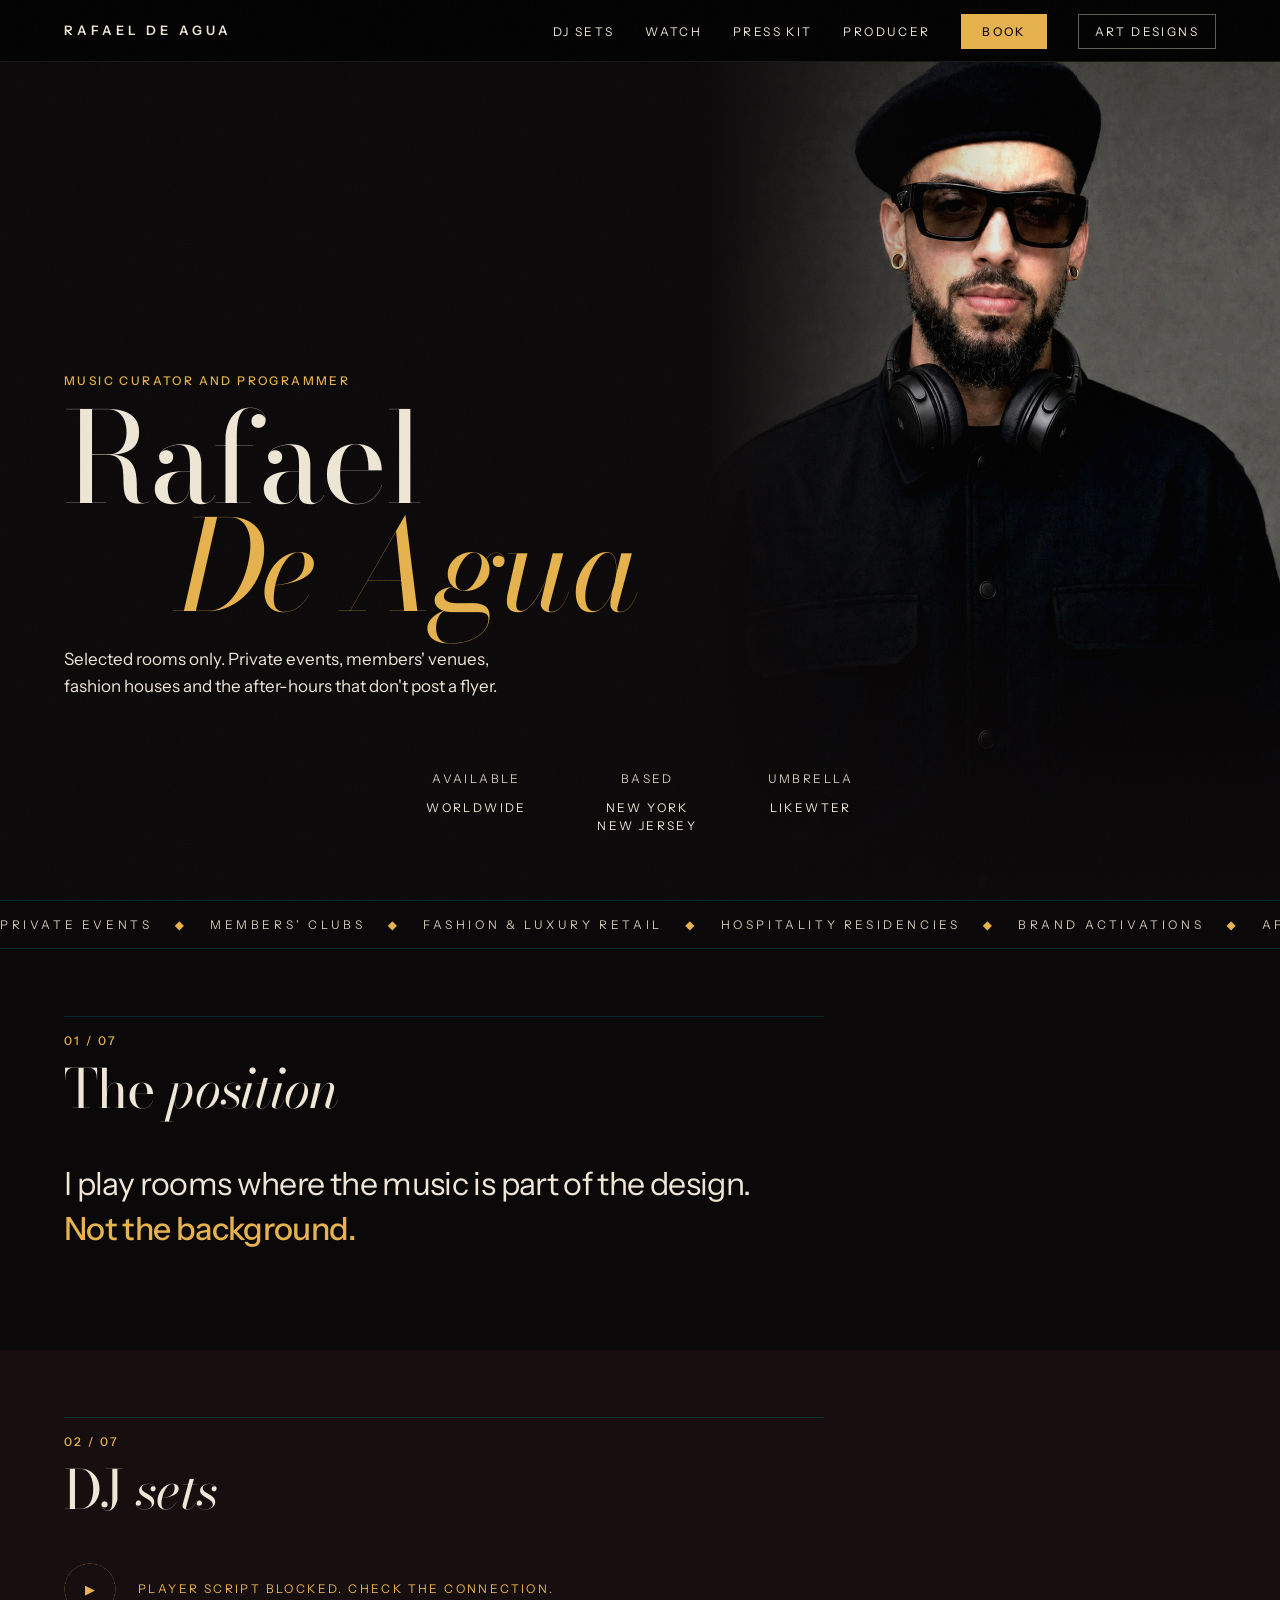
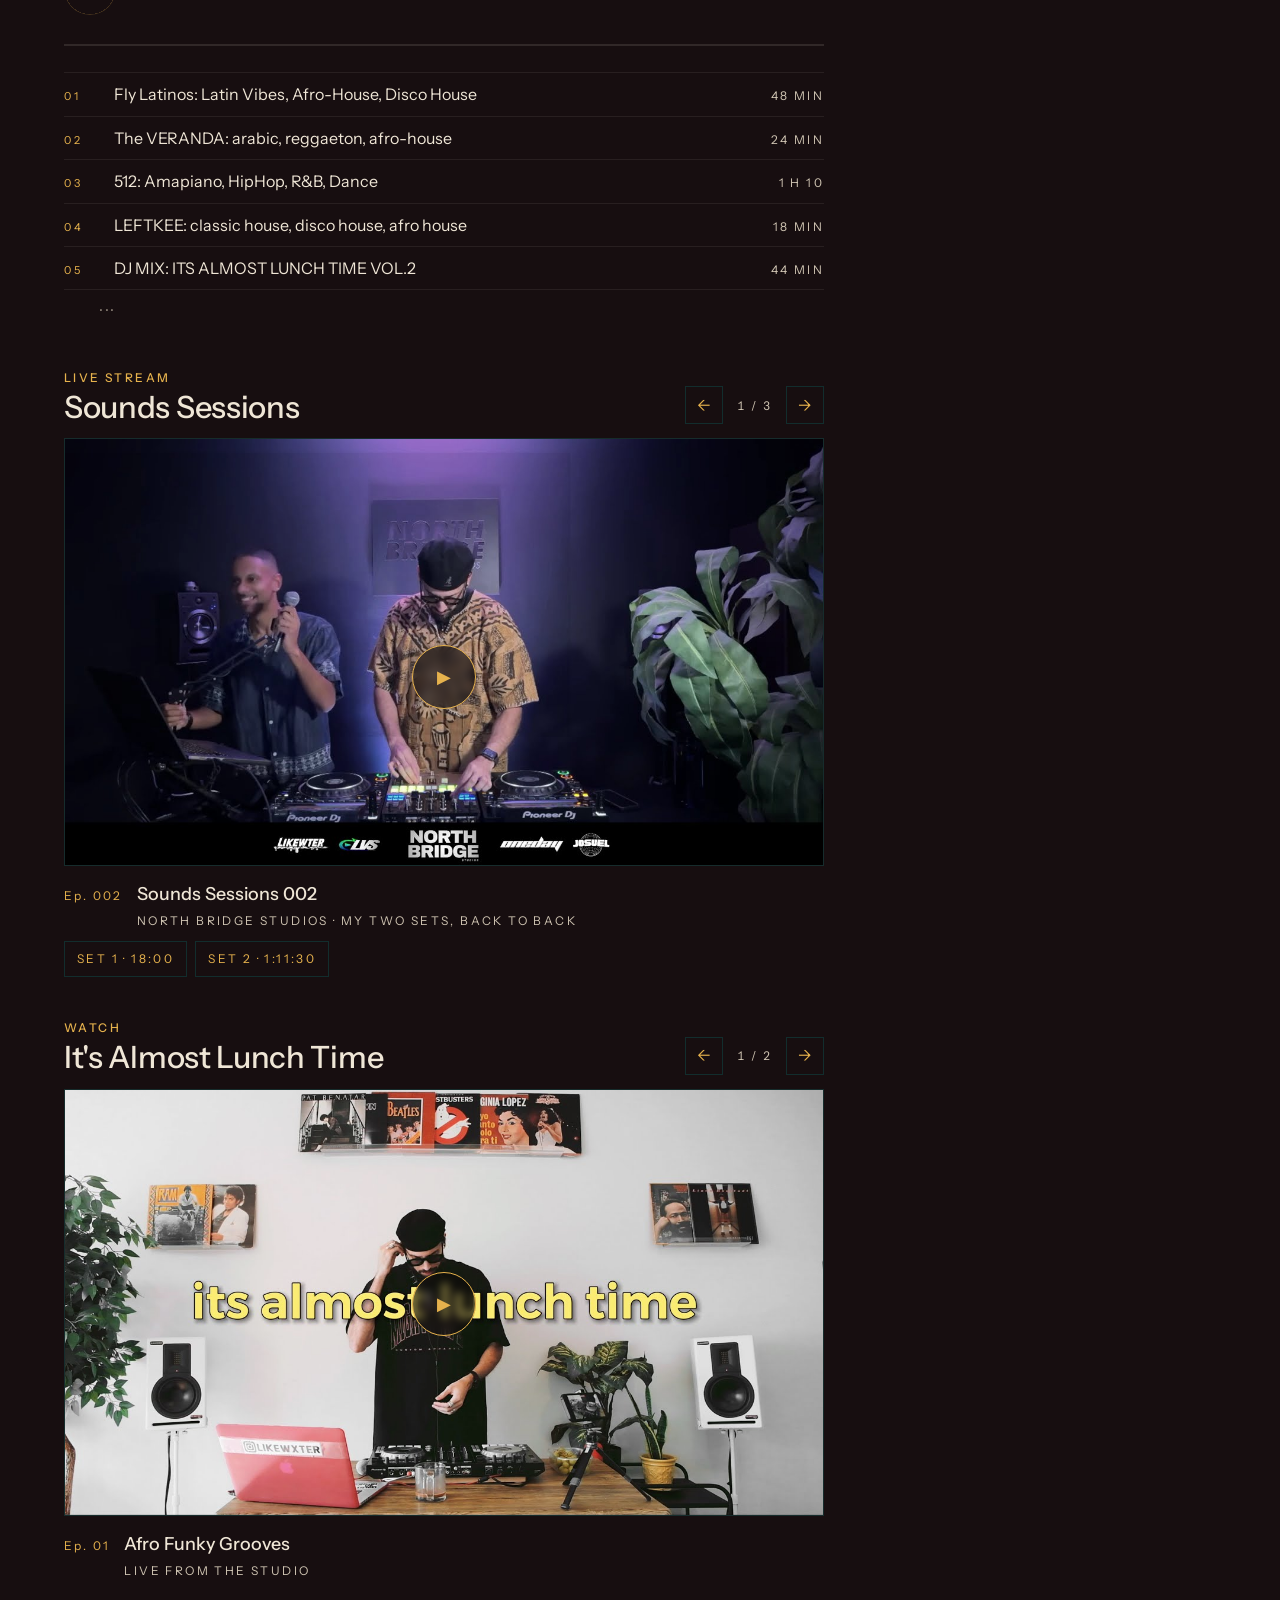
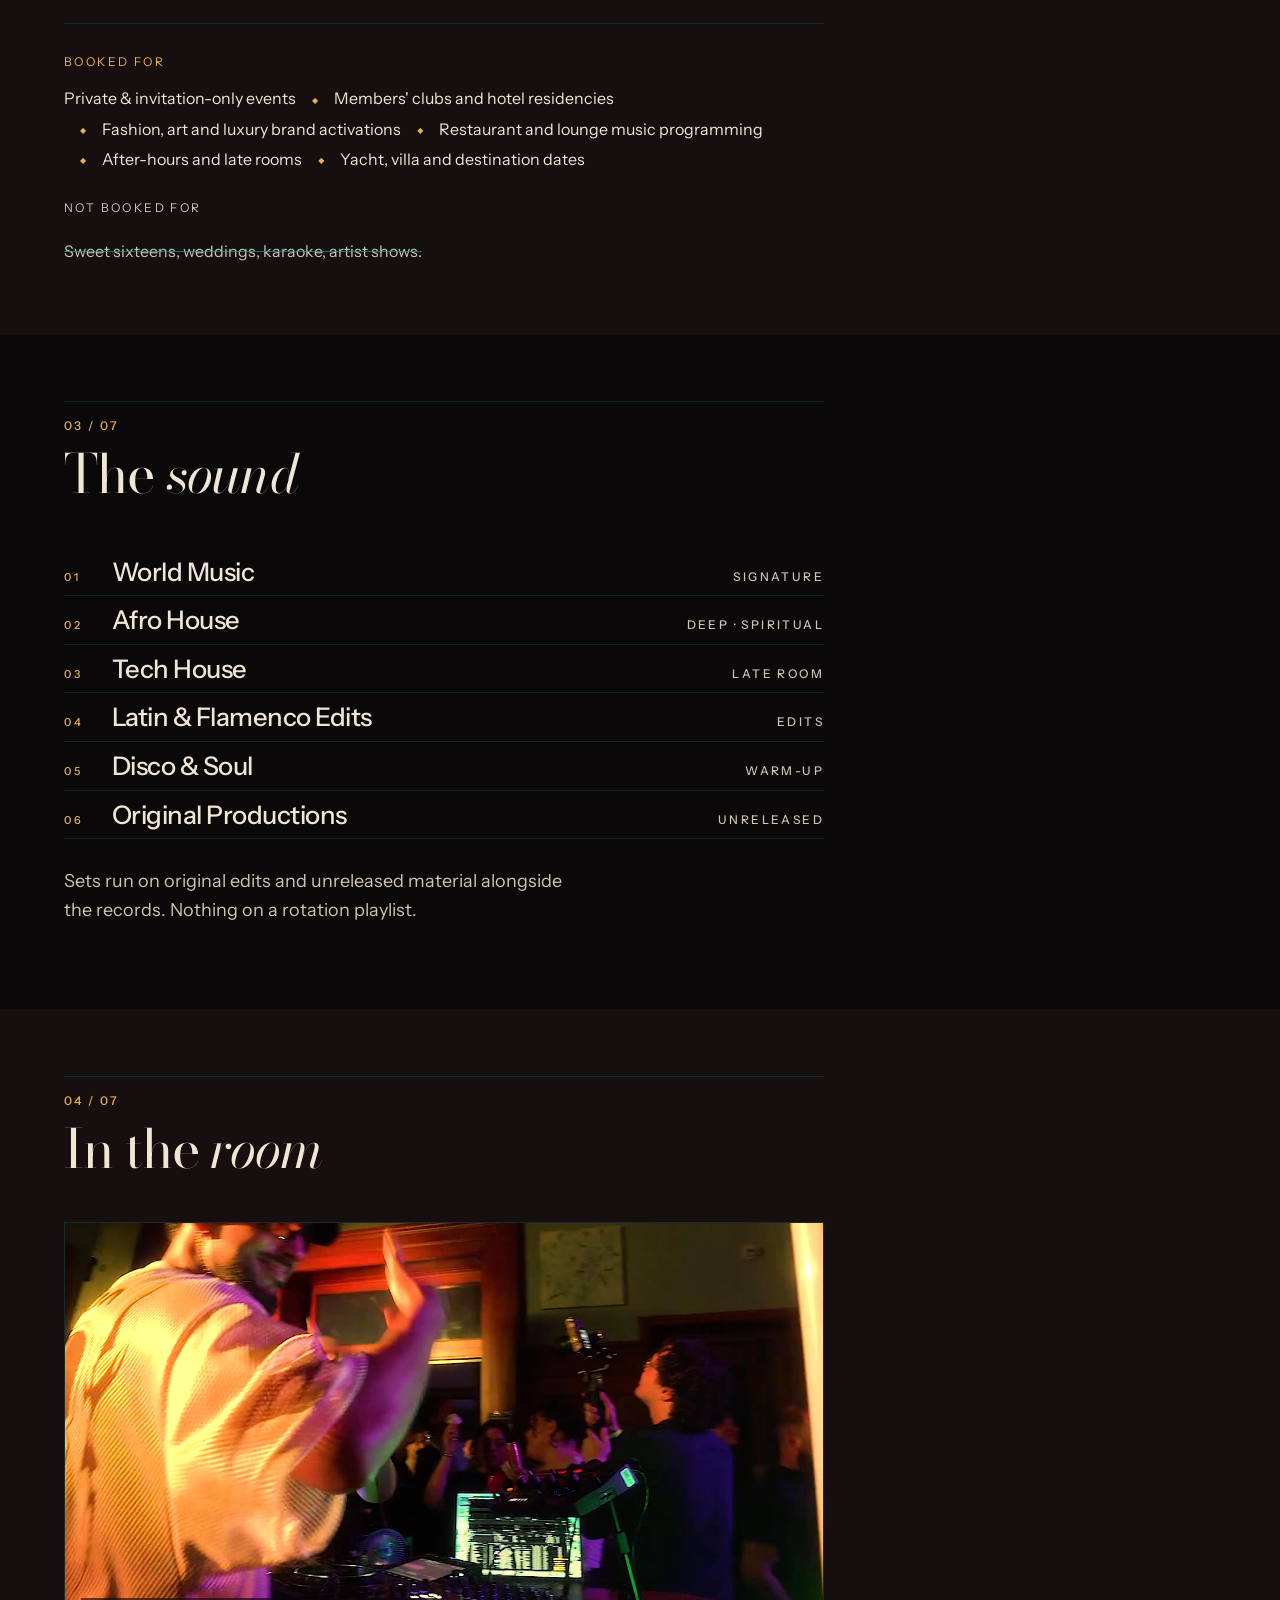
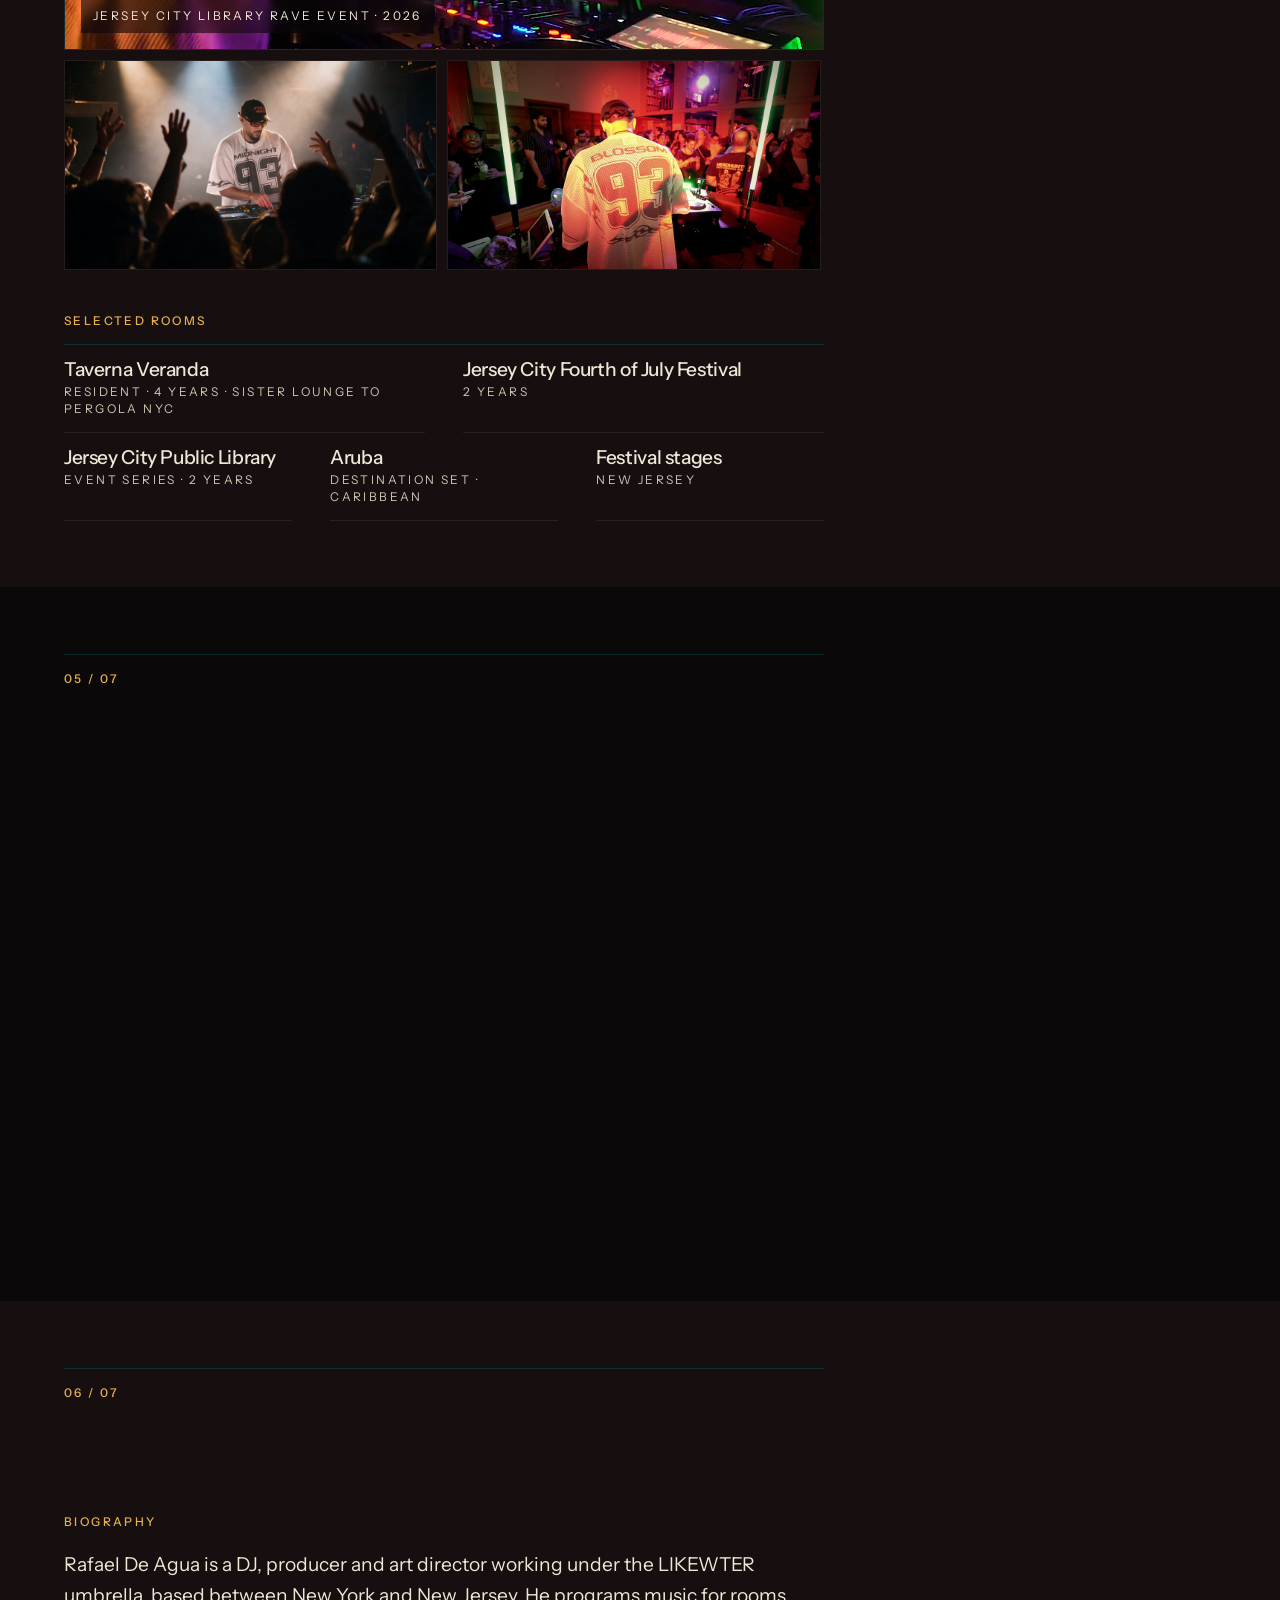
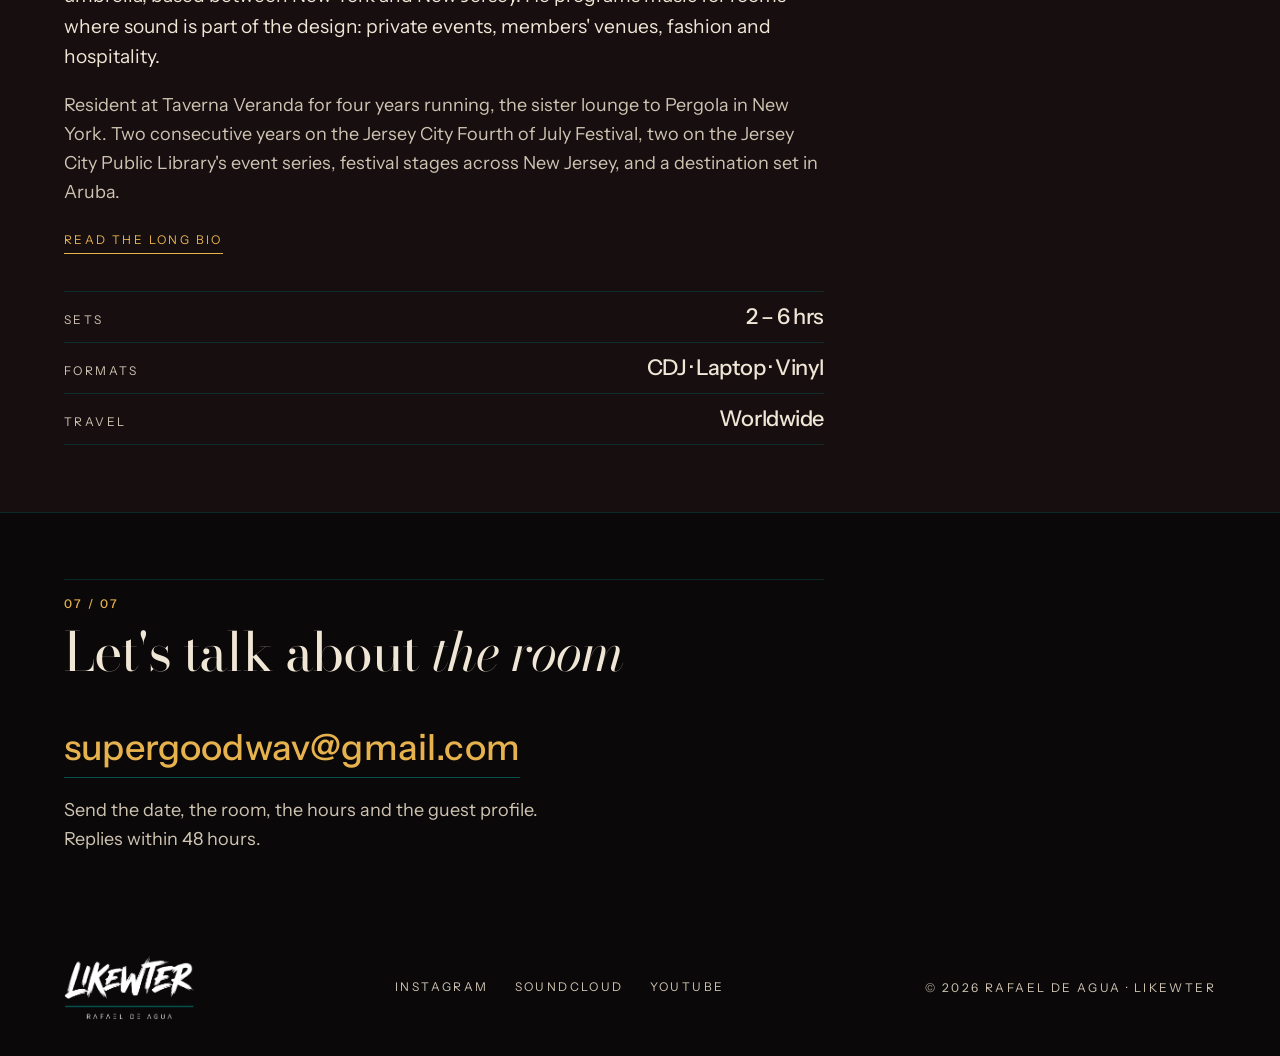
==== commit 6b03b5ca: "Link card: MUSIC CURATOR His ask, scoped to the preview card only. og:title and twitter:title are no" ====
--- a/index.html
+++ b/index.html
@@ -9,13 +9,13 @@
 <meta property="og:type" content="website">
 <meta property="og:site_name" content="Rafael De Agua">
 <meta property="og:url" content="https://rafaeldeagua.com/">
-<meta property="og:title" content="Rafael De Agua — Music Curator and Programmer">
+<meta property="og:title" content="MUSIC CURATOR">
 <meta property="og:description" content="Selected rooms only. Private events, members' venues, fashion houses and the after-hours that don't post a flyer.">
 <meta property="og:image" content="https://rafaeldeagua.com/assets/og-card.jpg">
 <meta property="og:image:width" content="1200">
 <meta property="og:image:height" content="630">
 <meta name="twitter:card" content="summary_large_image">
-<meta name="twitter:title" content="Rafael De Agua — Music Curator and Programmer">
+<meta name="twitter:title" content="MUSIC CURATOR">
 <meta name="twitter:description" content="Selected rooms only. Private events, members' venues, fashion houses and the after-hours that don't post a flyer.">
 <meta name="twitter:image" content="https://rafaeldeagua.com/assets/og-card.jpg">
 <link rel="preconnect" href="https://fonts.googleapis.com">
